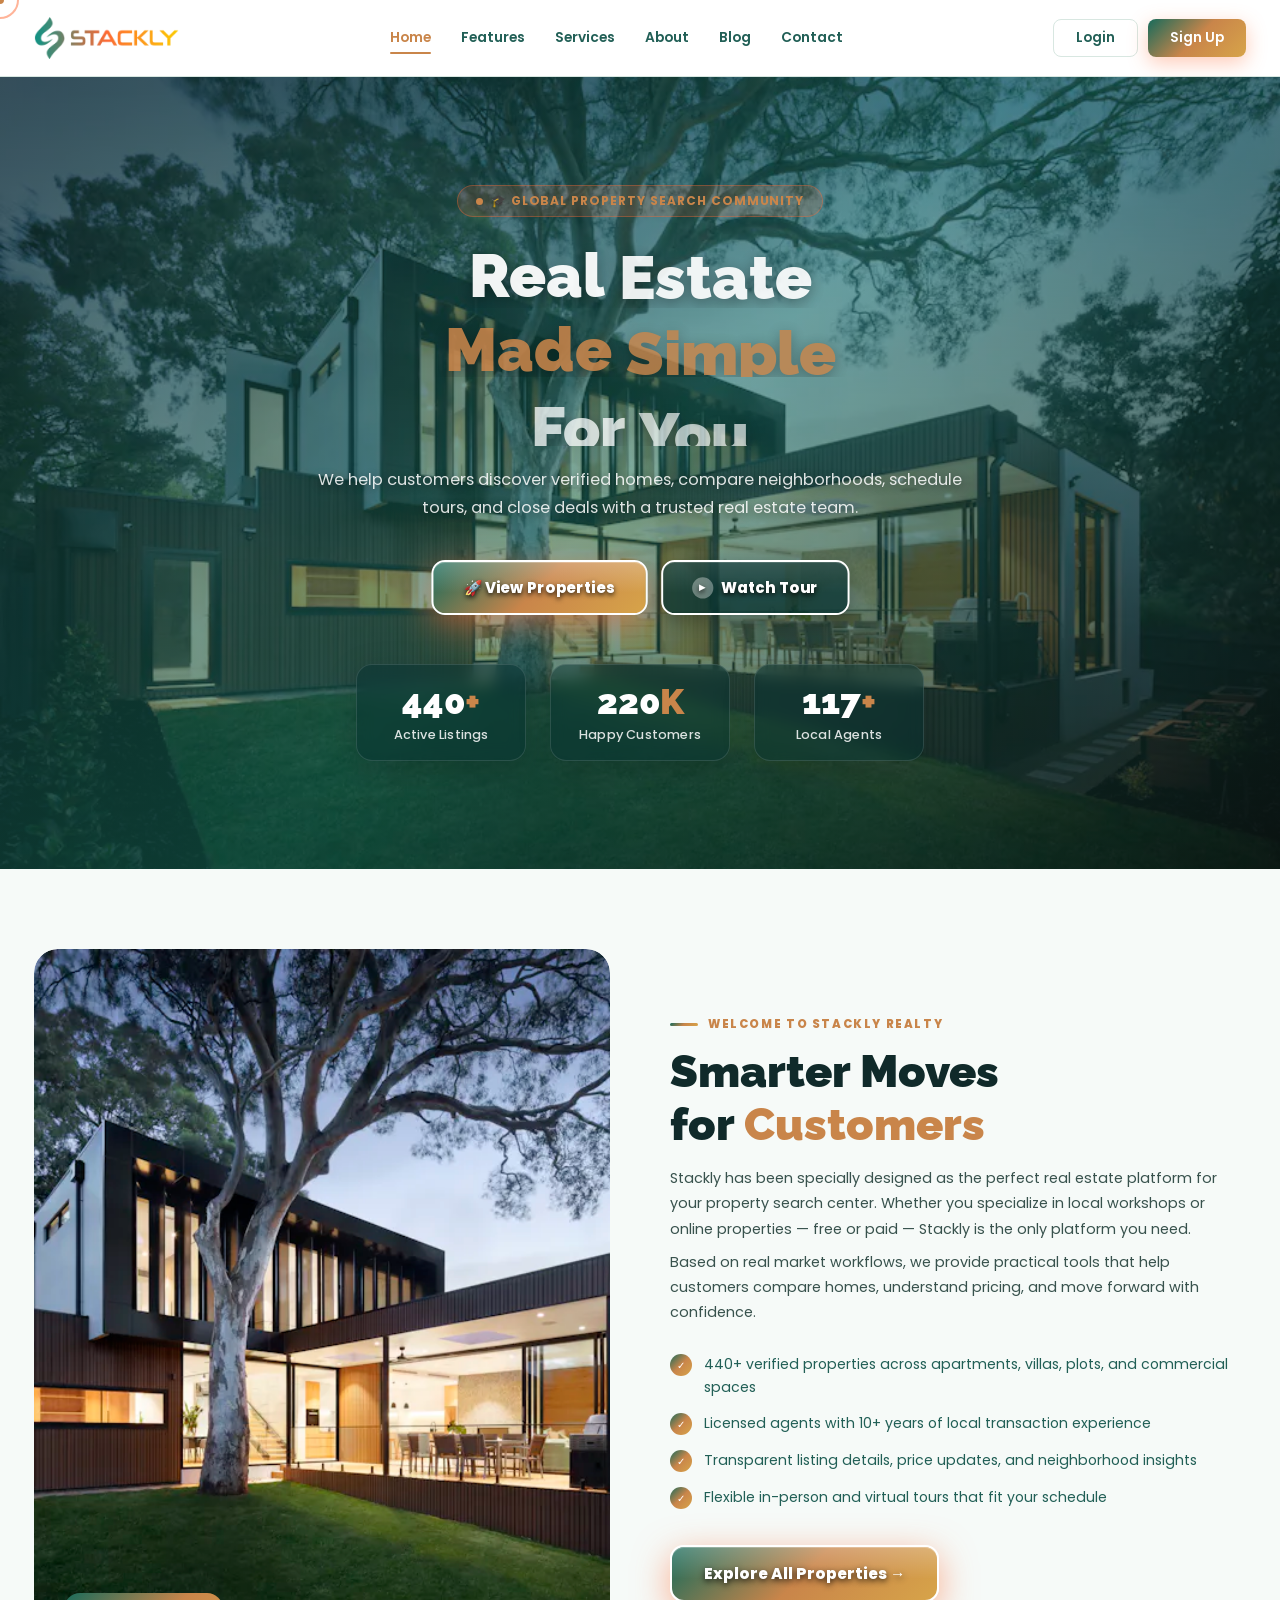
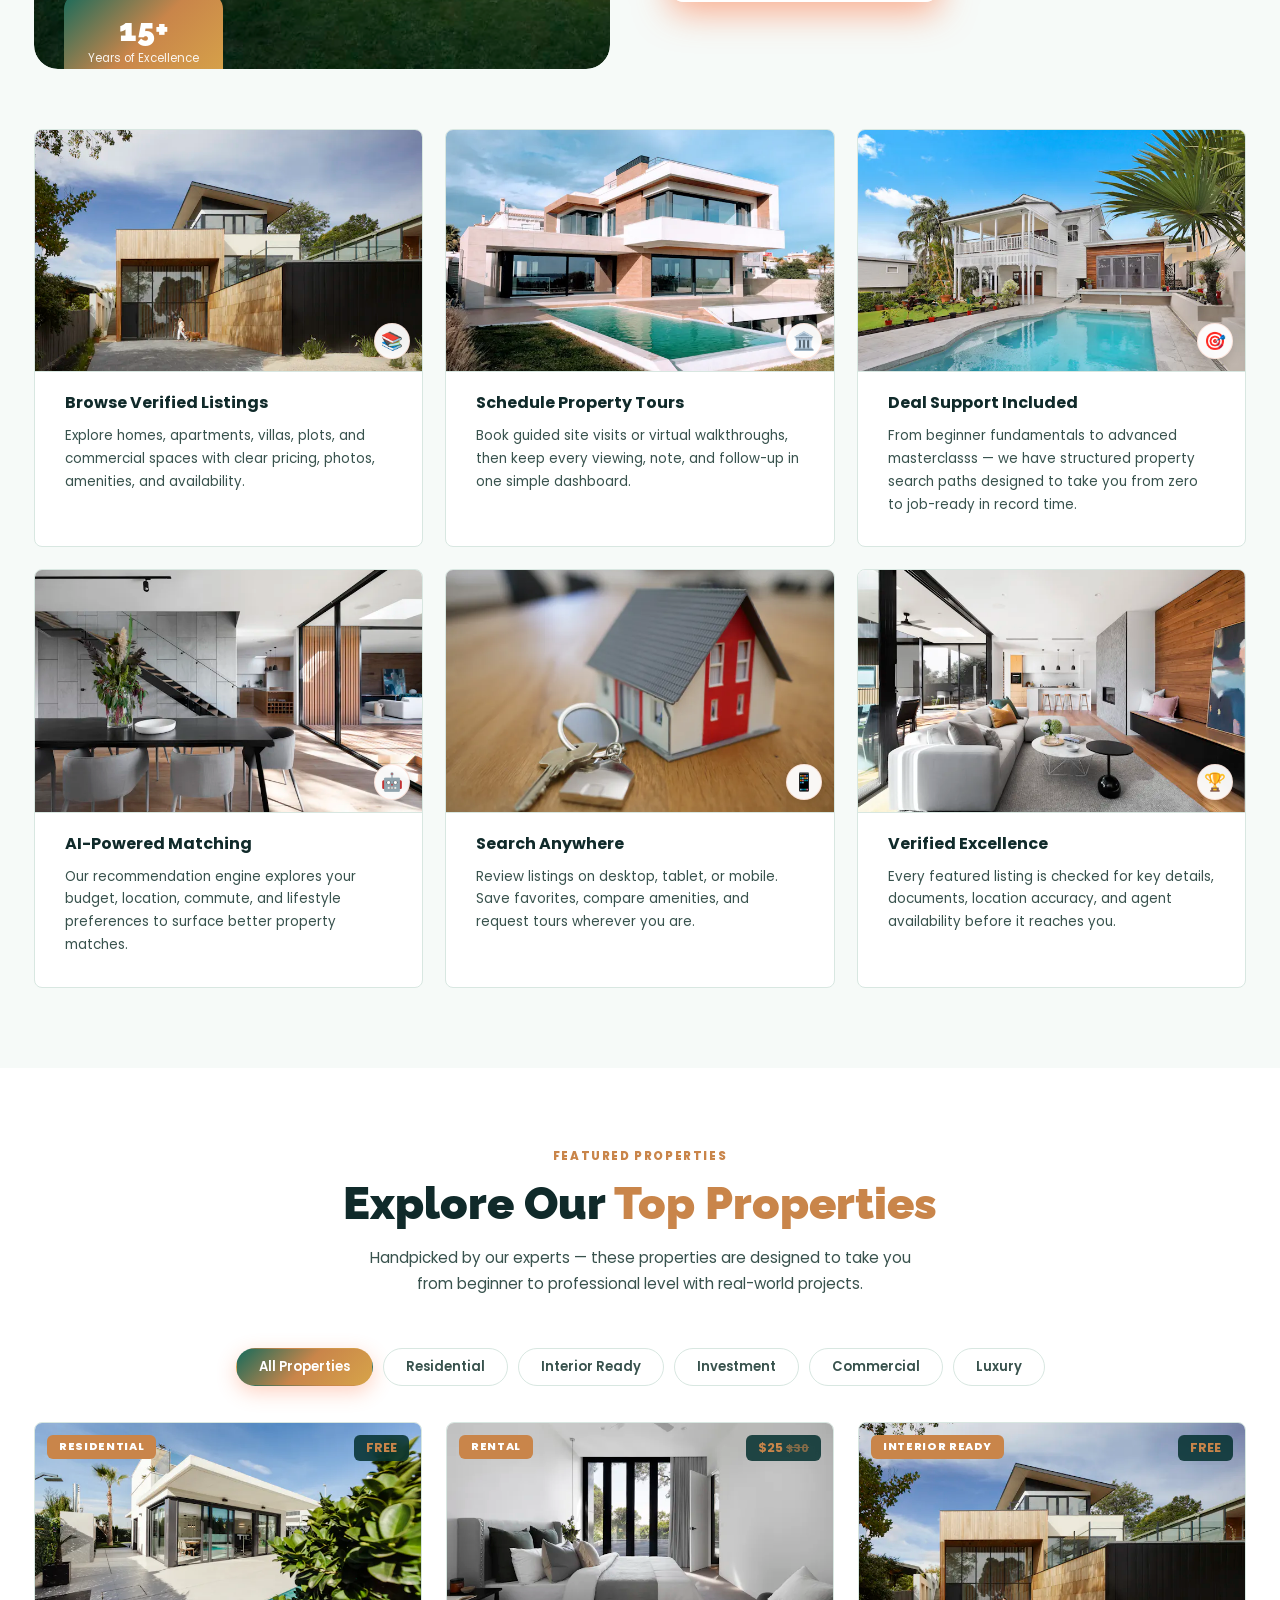
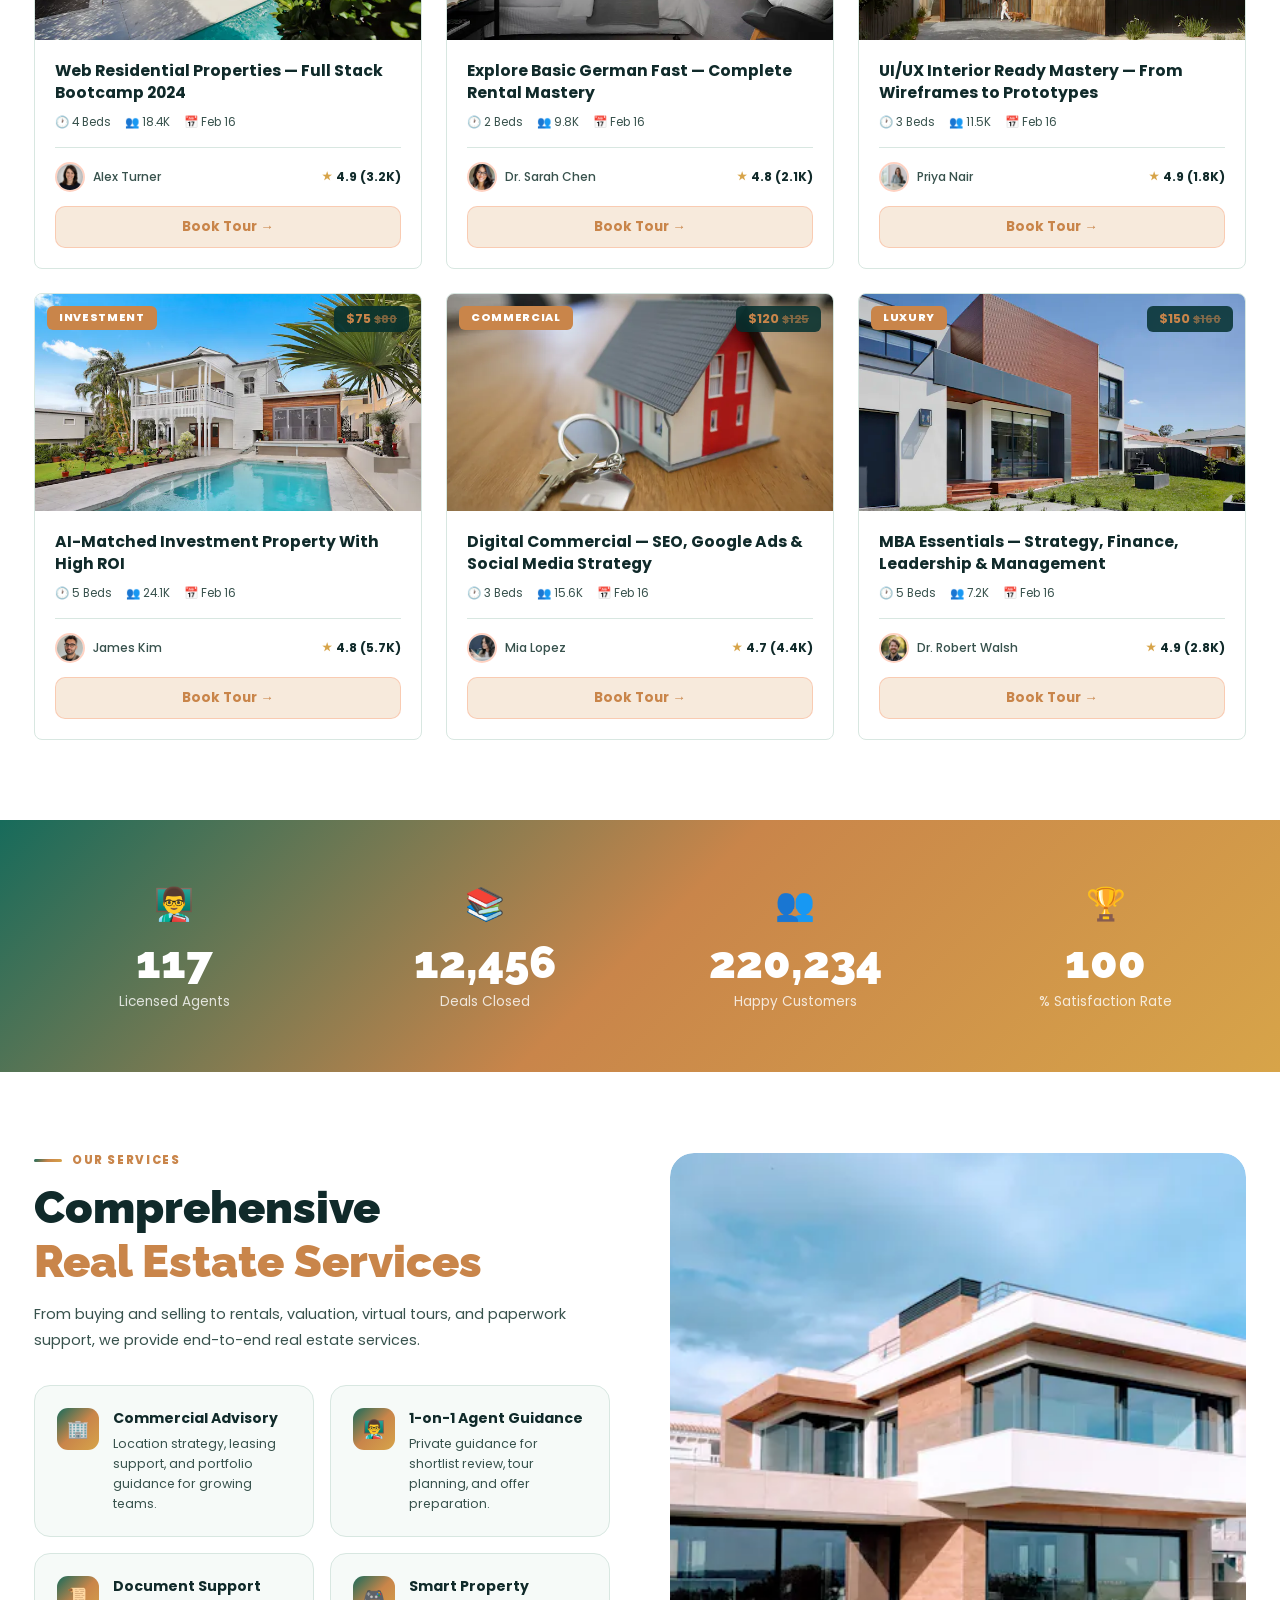
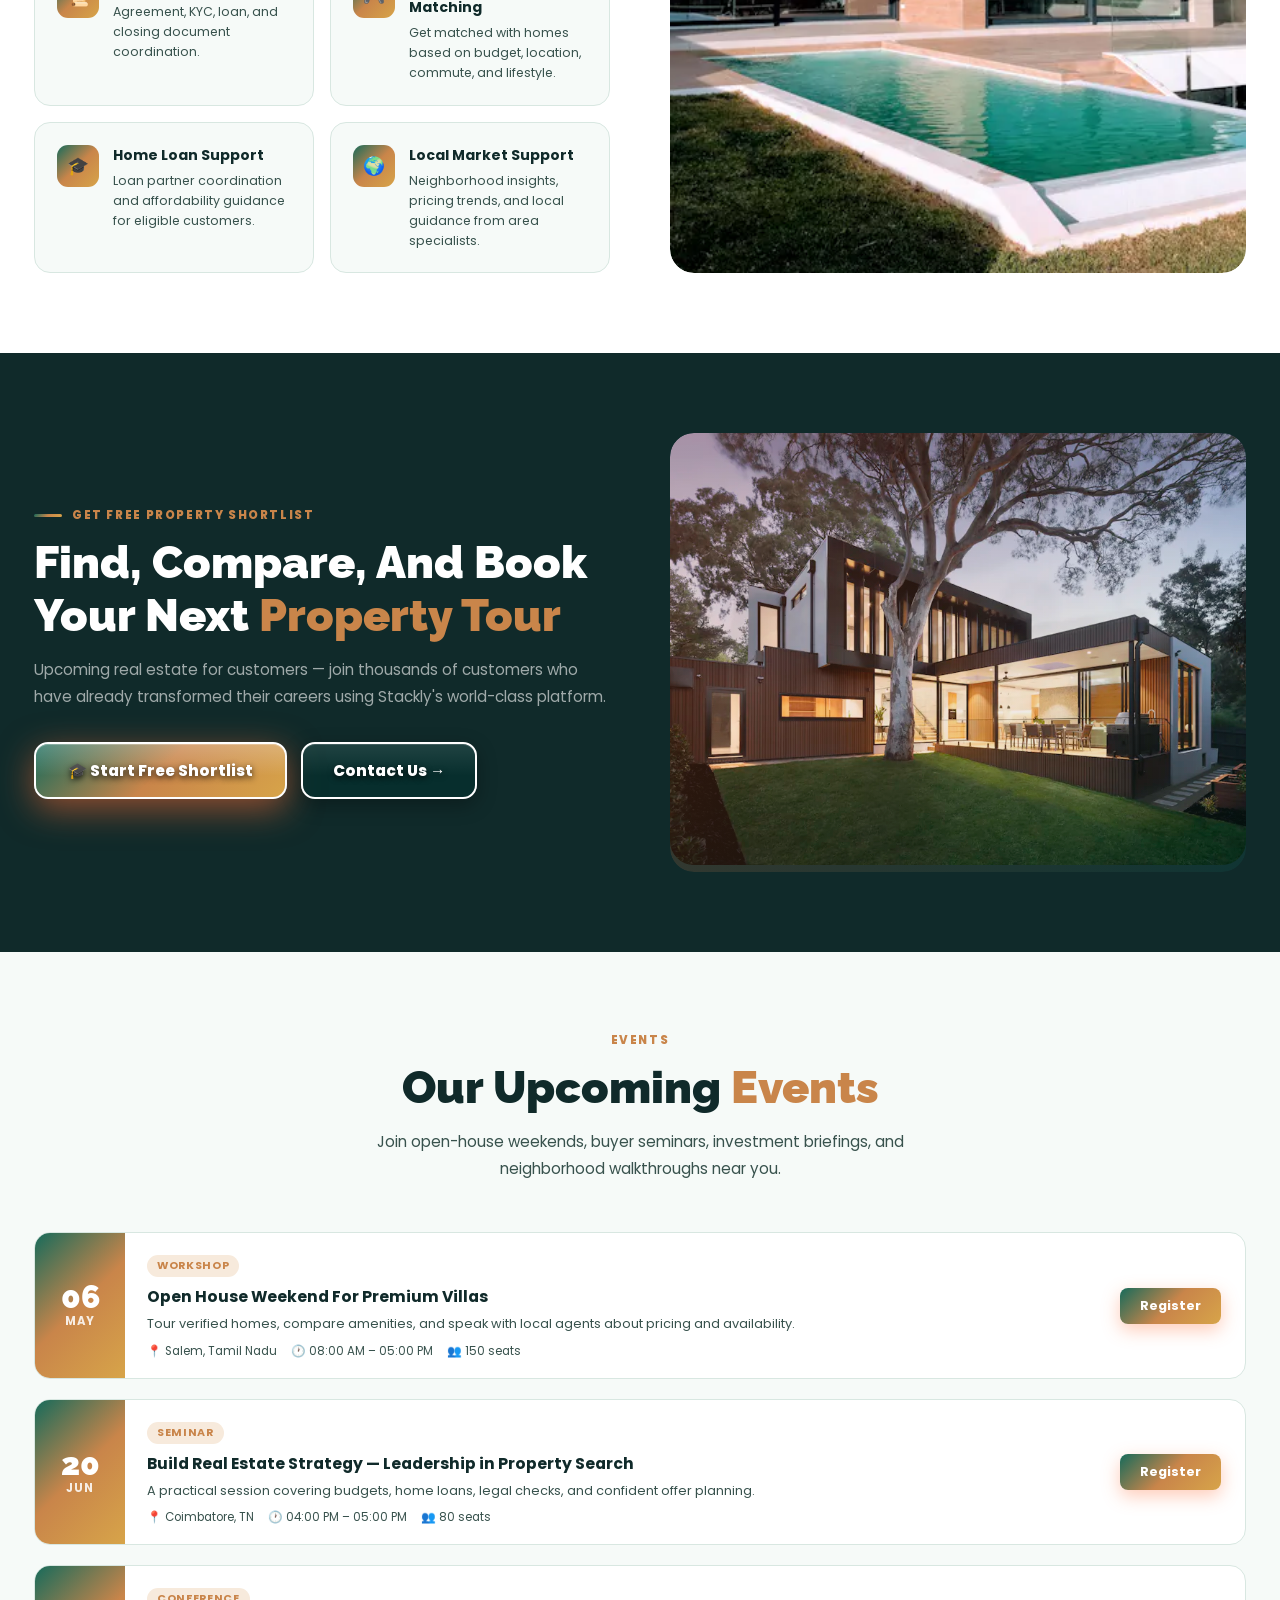
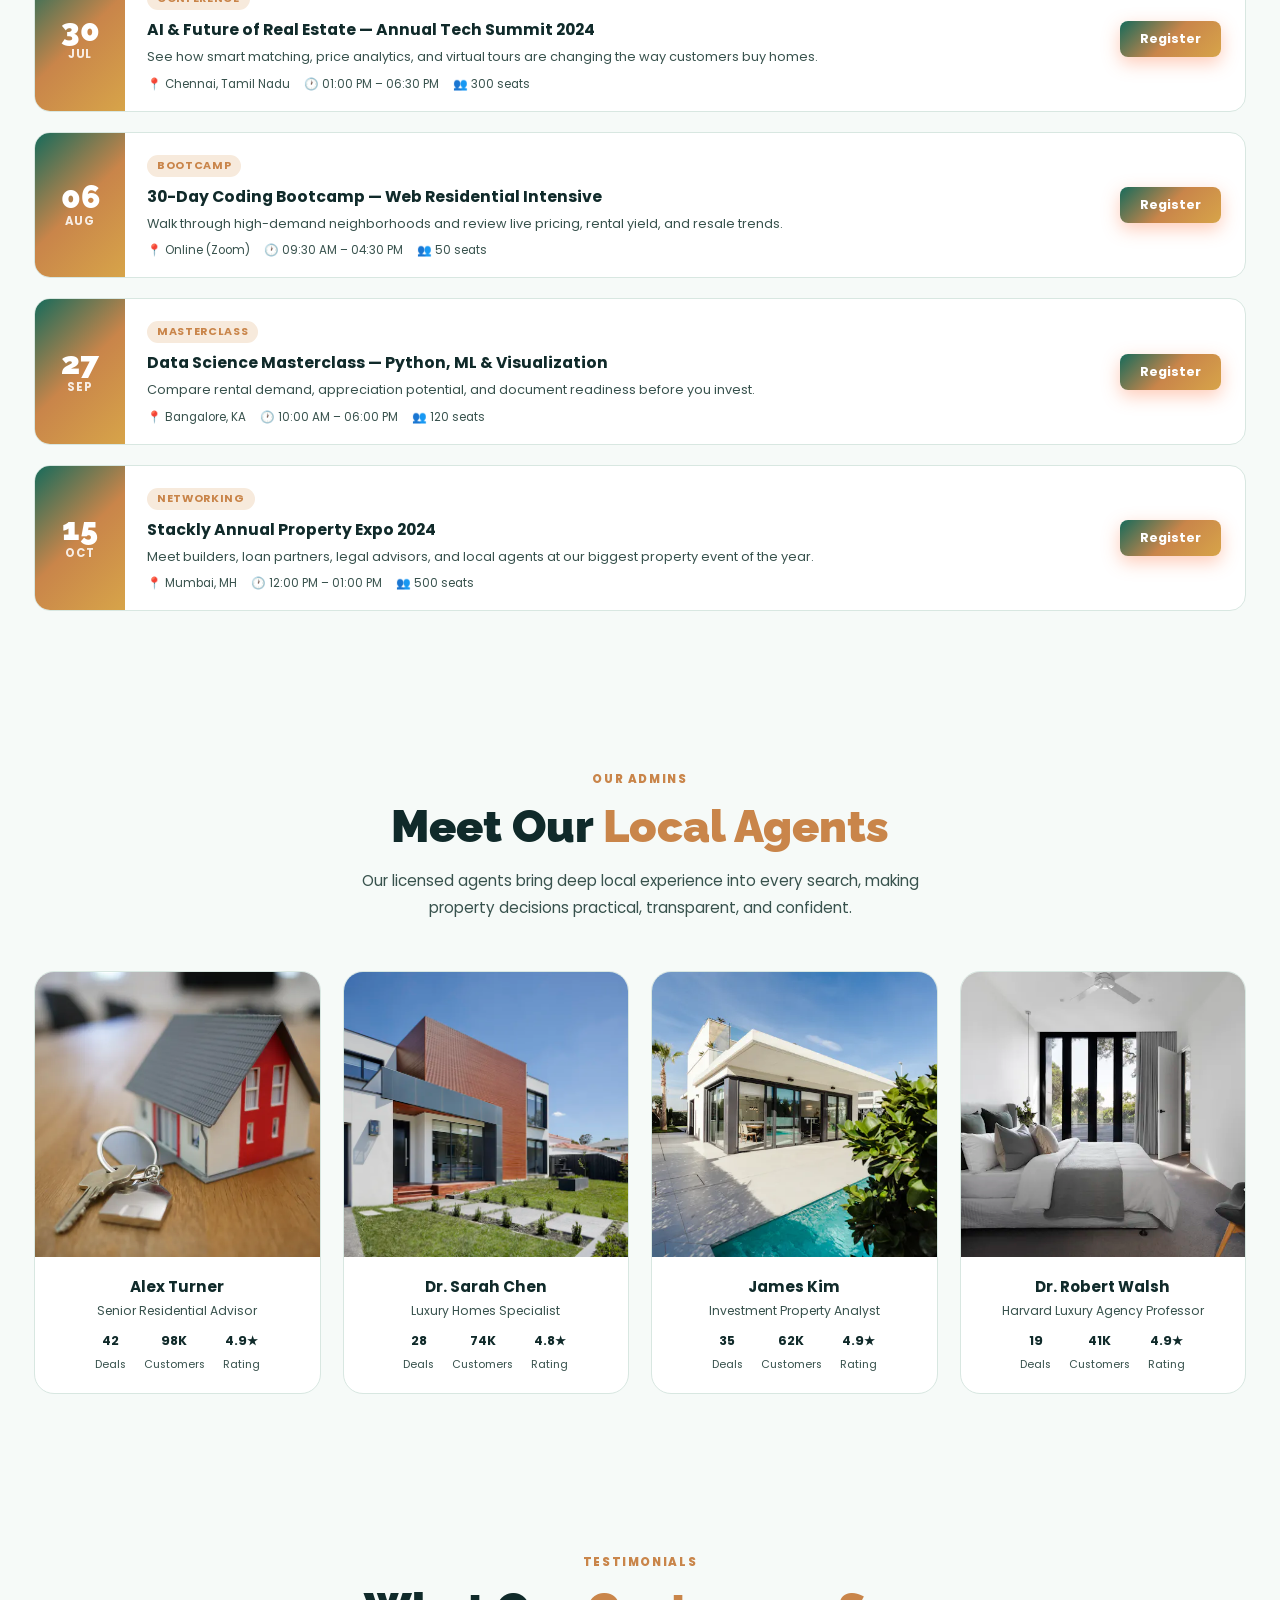
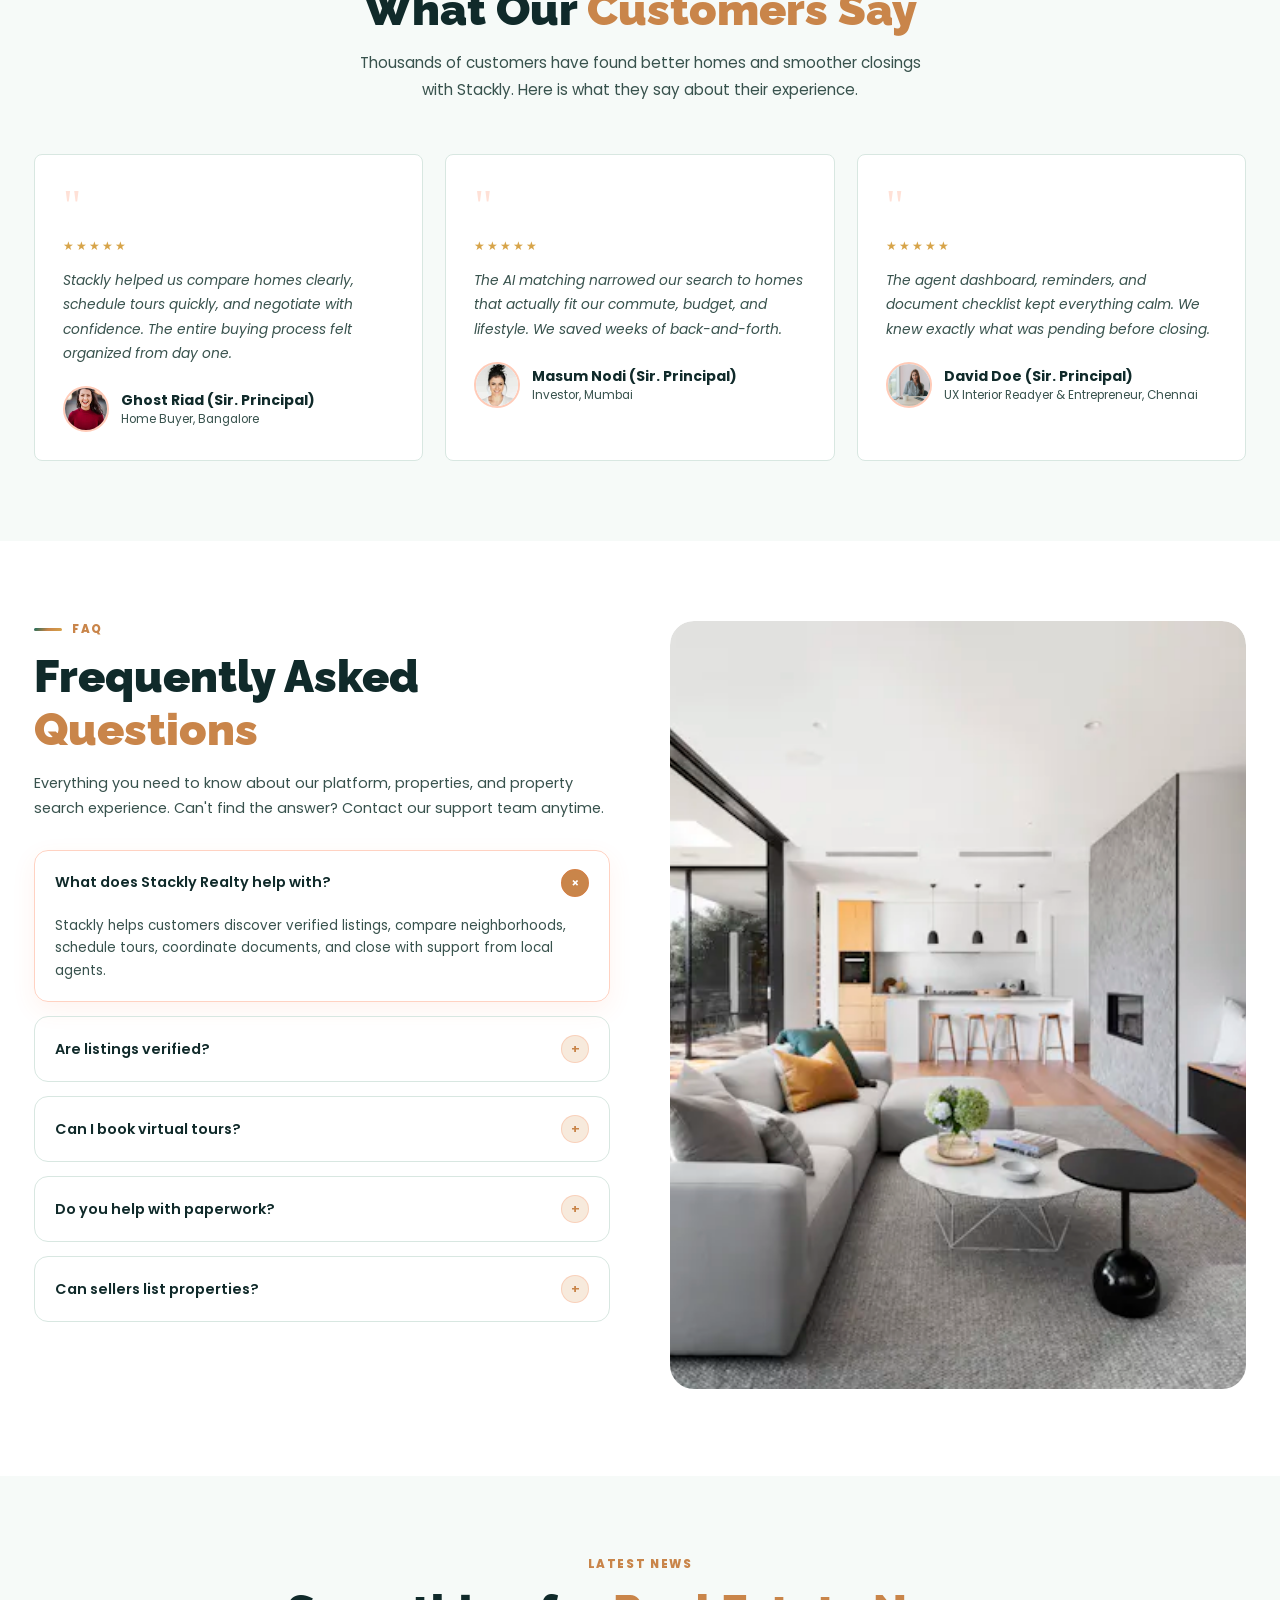
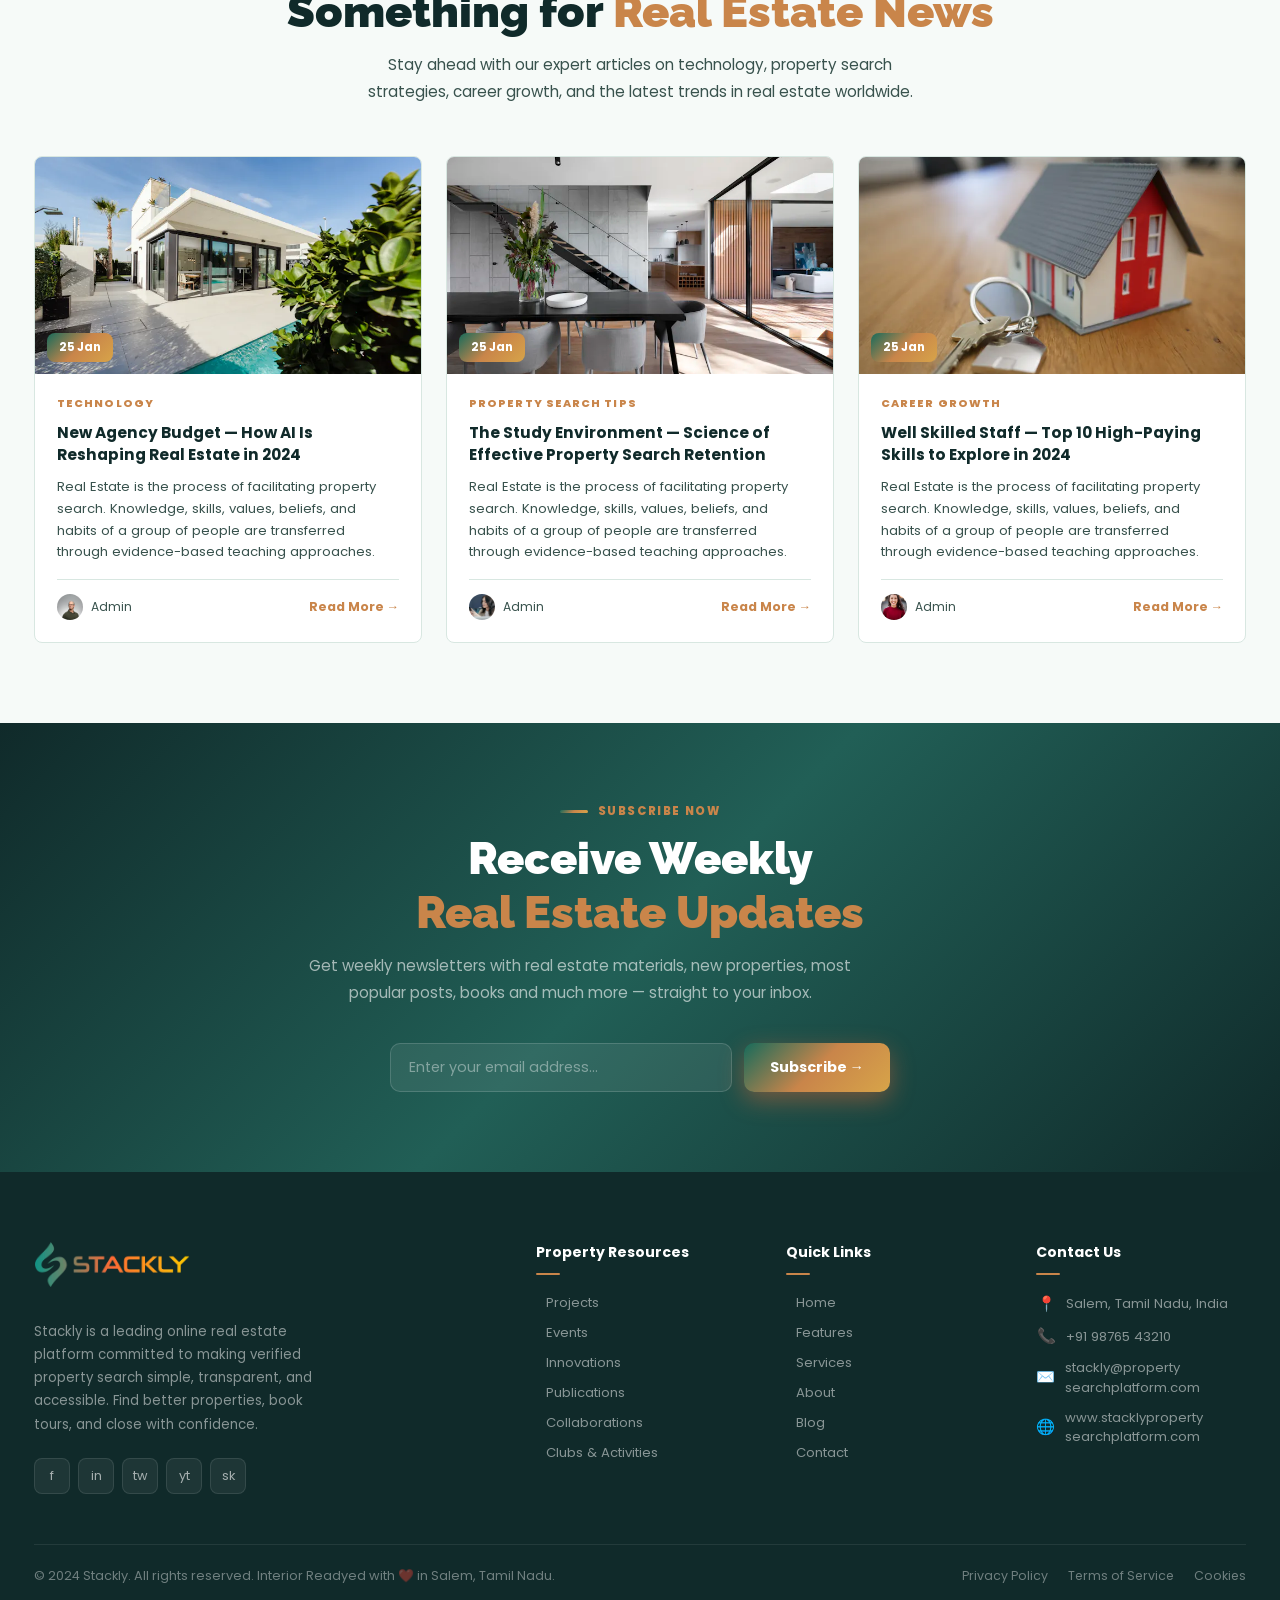
==== index.html @ 32b06a12 "Add files via upload" ====
<!DOCTYPE html>
<html lang="en">
<head>
<meta charset="UTF-8">
<meta name="viewport" content="width=device-width, initial-scale=1.0">
<title>Stackly – Find Your Next Home With Confidence</title>
<link href="https://fonts.googleapis.com/css2?family=Poppins:wght@300;400;500;600;700;800;900&family=Raleway:wght@400;600;700;800;900&display=swap" rel="stylesheet">
<!-- GSAP CDN -->
<script src="https://cdnjs.cloudflare.com/ajax/libs/gsap/3.12.5/gsap.min.js"></script>
<link rel="stylesheet" href="index.css">
</head>
<body>

<!-- CURSOR -->
<div id="cur-dot"></div>
<div id="cur-ring"></div>

<!-- LOADER -->
<div id="loader">
  <div class="loader-edu-wrapper">
    <svg class="loader-edu-icon" viewBox="0 0 24 24" fill="none" xmlns="http://www.w3.org/2000/svg">
      <defs>
        <linearGradient id="eduGrad" x1="0%" y1="0%" x2="100%" y2="100%">
          <stop offset="0%" stop-color="#0d9488" />
          <stop offset="50%" stop-color="#ff6b35" />
          <stop offset="100%" stop-color="#ffcc00" />
        </linearGradient>
        <linearGradient id="eduGradFill" x1="0%" y1="0%" x2="100%" y2="100%">
          <stop offset="0%" stop-color="#0d9488" stop-opacity="0.1" />
          <stop offset="50%" stop-color="#ff6b35" stop-opacity="0.1" />
          <stop offset="100%" stop-color="#ffcc00" stop-opacity="0.1" />
        </linearGradient>
      </defs>
      <path d="M6 12v5c0 2 2 3 6 3s6-1 6-3v-5" stroke="url(#eduGrad)" stroke-width="2" stroke-linecap="round" stroke-linejoin="round" fill="url(#eduGradFill)"/>
      <path d="M2 10l10-5 10 5-10 5z" stroke="url(#eduGrad)" stroke-width="2" stroke-linecap="round" stroke-linejoin="round" fill="url(#eduGradFill)"/>
      <path d="M22 10v6" stroke="url(#eduGrad)" stroke-width="2" stroke-linecap="round" stroke-linejoin="round"/>
    </svg>
  </div>
  <div class="ld-logo">
    <img src="logo_gold.webp" alt="Stackly Logo" class="loader-logo-img">
  </div>
  <div class="ld-bar-bg"><div class="ld-bar"></div></div>
  <div class="ld-words">Loading your future...</div>
</div>

<!-- SCROLL TOP -->
<div id="scrolltop" onclick="window.scrollTo({top:0,behavior:'smooth'})">↑</div>



<!-- NAVBAR -->
<nav id="navbar" >
  <div class="nav-inner">
    <a href="index.html" class="nav-logo">
      <img src="logo_gold.webp" alt="Stackly Logo" class="nav-logo-img">
    </a>
    <ul class="nav-menu">
      <li><a href="index.html" class="active">Home</a></li>
      <li><a href="features.html">Features</a></li>
      <li><a href="services.html">Services</a></li>
      <li><a href="about.html">About</a></li>
      <li><a href="blog.html">Blog</a></li>
      <li><a href="contact.html">Contact</a></li>
    </ul>
    <div class="nav-actions">
      <button class="btn-login" onclick="location.href='login.html'">Login</button>
      <button class="btn-register" onclick="location.href='signup.html'">Sign Up</button>
    </div>
    <div class="hamburger" id="ham">
      <span></span><span></span><span></span>
    </div>
  </div>
</nav>

<!-- MOBILE MENU -->
<div id="mob-menu">
  <span id="mob-close">✕</span>
  <div class="mob-menu-logo">
    <img src="logo_gold.webp" alt="Stackly Logo" style="height: 48px; object-fit: contain;">
  </div>
  <div class="mob-menu-links">
    <a href="index.html">Home</a>
    <a href="features.html">Features</a>
    <a href="services.html">Services</a>
    <a href="about.html">About</a>
    <a href="blog.html">Blog</a>
    <a href="contact.html">Contact</a>
  </div>
  <div class="mob-menu-actions">
    <a href="login.html" class="mob-menu-btn secondary">Login</a>
    <a href="signup.html" class="mob-menu-btn">Sign Up</a>
  </div>
</div>

<!-- ============================================================ -->
<!-- HERO -->
<!-- ============================================================ -->
<section id="hero">
  <div class="hero-video-container">
    <div class="video-overlay"></div>
    <video class="hero-video active" src="videos/video1.mp4" autoplay loop muted playsinline preload="auto"></video>
  </div>
  <div class="container">
    <div class="hero-inner">
      <div class="hero-content">
        <div class="hero-badge rv" id="hero-badge"><span class="badge-pulse"></span><span class="badge-text">Trusted By Home Buyers And Sellers</span></div>
        <h1 class="rv d1" id="hero-title">Real Estate<br><span class="hl">Made Simple</span><br>For You</h1>
        <p class="hero-sub rv d2" id="hero-sub">We help customers discover verified homes, compare neighborhoods, schedule tours, and close deals with a trusted real estate team.</p>
        <div class="hero-btns rv d3">
          <a href="404.html" class="hbtn-main">🚀 View Properties</a>
          <a href="404.html" class="hbtn-ghost"><span class="play-wrap">▶</span> Watch Tour</a>
        </div>
        <div class="hero-stats rv d4">
          <div>
            <div class="hstat-num">440<em>+</em></div>
            <div class="hstat-label">Active Listings</div>
          </div>
          <div>
            <div class="hstat-num">220<em>K</em></div>
            <div class="hstat-label">Happy Customers</div>
          </div>
          <div>
            <div class="hstat-num">117<em>+</em></div>
            <div class="hstat-label">Local Agents</div>
          </div>
        </div>
      </div>
    </div>
  </div>
</section>

<!-- ============================================================ -->
<!-- FEATURES / WELCOME -->
<!-- ============================================================ -->
<section id="features">
  <div class="container">
    <div class="features-intro">
      <div class="fi-img-wrap rv-l">
        <img src="downloaded_images/real-estate-hero.webp" alt="Welcome to Stackly Realty">
        <div class="fi-badge">
          <div class="num">15+</div>
          <div class="lbl">Years of Excellence</div>
        </div>
      </div>
      <div class="rv-r">
        <div class="sec-eyebrow">Welcome to Stackly Realty</div>
        <h2 class="sec-title">Smarter Moves<br>for <span>Customers</span></h2>
        <p style="color:var(--gray);font-size:.9rem;line-height:1.75;margin-bottom:8px;">Stackly has been specially designed as the perfect real estate platform for your property search center. Whether you specialize in local workshops or online properties — free or paid — Stackly is the only platform you need.</p>
        <p style="color:var(--gray);font-size:.9rem;line-height:1.75;">Based on real market workflows, we provide practical tools that help customers compare homes, understand pricing, and move forward with confidence.</p>
        <ul class="fi-list">
          <li><span class="fi-check">✓</span>440+ verified properties across apartments, villas, plots, and commercial spaces</li>
          <li><span class="fi-check">✓</span>Licensed agents with 10+ years of local transaction experience</li>
          <li><span class="fi-check">✓</span>Transparent listing details, price updates, and neighborhood insights</li>
          <li><span class="fi-check">✓</span>Flexible in-person and virtual tours that fit your schedule</li>
        </ul>
        <a href="404.html" class="hbtn-main" style="display:inline-flex;width:fit-content;">Explore All Properties →</a>
      </div>
    </div>

    <!-- 3 feature cards -->
    <div class="features-grid">
      <div class="feat-card rv d1">
        <div class="feat-img">
          <img src="downloaded_images/real-estate-interior.webp" alt="Browse Verified Listings">
          <div class="feat-badge">📚</div>
        </div>
        <h3>Browse Verified Listings</h3>
        <p>Explore homes, apartments, villas, plots, and commercial spaces with clear pricing, photos, amenities, and availability.</p>
      </div>
      <div class="feat-card rv d2">
        <div class="feat-img">
          <img src="downloaded_images/real-estate-exterior.webp" alt="Schedule Property Tours">
          <div class="feat-badge">🏛️</div>
        </div>
        <h3>Schedule Property Tours</h3>
        <p>Book guided site visits or virtual walkthroughs, then keep every viewing, note, and follow-up in one simple dashboard.</p>
      </div>
      <div class="feat-card rv d3">
        <div class="feat-img">
          <img src="downloaded_images/real-estate-listing.webp" alt="Deal Support Included">
          <div class="feat-badge">🎯</div>
        </div>
        <h3>Deal Support Included</h3>
        <p>From beginner fundamentals to advanced masterclasss — we have structured property search paths designed to take you from zero to job-ready in record time.</p>
      </div>
      <div class="feat-card rv d1">
        <div class="feat-img">
          <img src="downloaded_images/real-estate-living.webp" alt="AI-Powered Matching">
          <div class="feat-badge">🤖</div>
        </div>
        <h3>AI-Powered Matching</h3>
        <p>Our recommendation engine explores your budget, location, commute, and lifestyle preferences to surface better property matches.</p>
      </div>
      <div class="feat-card rv d2">
        <div class="feat-img">
          <img src="downloaded_images/real-estate-agent.webp" alt="Search Anywhere">
          <div class="feat-badge">📱</div>
        </div>
        <h3>Search Anywhere</h3>
        <p>Review listings on desktop, tablet, or mobile. Save favorites, compare amenities, and request tours wherever you are.</p>
      </div>
      <div class="feat-card rv d3">
        <div class="feat-img">
          <img src="downloaded_images/real-estate-kitchen.webp" alt="Verified Excellence">
          <div class="feat-badge">🏆</div>
        </div>
        <h3>Verified Excellence</h3>
        <p>Every featured listing is checked for key details, documents, location accuracy, and agent availability before it reaches you.</p>
      </div>
    </div>
  </div>
</section>

<!-- ============================================================ -->
<!-- COURSES -->
<!-- ============================================================ -->
<section id="properties">
  <div class="container">
    <div class="sec-head rv">
      <div class="sec-eyebrow">Featured Properties</div>
      <h2 class="sec-title">Explore Our <span>Top Properties</span></h2>
      <p class="sec-desc">Handpicked by our experts — these properties are designed to take you from beginner to professional level with real-world projects.</p>
    </div>
    <div class="properties-tabs rv">
      <button class="ctab active">All Properties</button>
      <button class="ctab">Residential</button>
      <button class="ctab">Interior Ready</button>
      <button class="ctab">Investment</button>
      <button class="ctab">Commercial</button>
      <button class="ctab">Luxury</button>
    </div>
    <div class="properties-grid">
      <div class="property-card rv d1">
        <div class="cc-img">
          <img src="downloaded_images/real-estate-modern-home.webp" alt="Web Dev">
          <span class="cc-label">Residential</span>
          <span class="cc-price">FREE</span>
          <div class="cc-overlay"></div>
        </div>
        <div class="cc-body">
          <div class="cc-title">Web Residential Properties — Full Stack Bootcamp 2024</div>
          <div class="cc-meta">
            <span>🕐 4 Beds</span>
            <span>👥 18.4K</span>
            <span>📅 Feb 16</span>
          </div>
          <div class="cc-foot">
            <div class="cc-tutor">
              <img src="downloaded_images/a1.webp" alt="">
              <span>Alex Turner</span>
            </div>
            <div class="cc-rating"><span class="cc-stars">★</span>4.9 (3.2K)</div>
          </div>
          <button class="cc-btn" type="button" onclick="location.href='404.html'">Book Tour →</button>
        </div>
      </div>
      <div class="property-card rv d2">
        <div class="cc-img">
          <img src="downloaded_images/real-estate-condo.webp" alt="German">
          <span class="cc-label">Rental</span>
          <span class="cc-price">$25 <s style="font-size:.7rem;opacity:.6">$30</s></span>
          <div class="cc-overlay"></div>
        </div>
        <div class="cc-body">
          <div class="cc-title">Explore Basic German Fast — Complete Rental Mastery</div>
          <div class="cc-meta">
            <span>🕐 2 Beds</span>
            <span>👥 9.8K</span>
            <span>📅 Feb 16</span>
          </div>
          <div class="cc-foot">
            <div class="cc-tutor">
              <img src="downloaded_images/a2.webp" alt="">
              <span>Dr. Sarah Chen</span>
            </div>
            <div class="cc-rating"><span class="cc-stars">★</span>4.8 (2.1K)</div>
          </div>
          <button class="cc-btn" type="button" onclick="location.href='404.html'">Book Tour →</button>
        </div>
      </div>
      <div class="property-card rv d3">
        <div class="cc-img">
          <img src="downloaded_images/real-estate-interior.webp" alt="Interior Ready">
          <span class="cc-label">Interior Ready</span>
          <span class="cc-price">FREE</span>
          <div class="cc-overlay"></div>
        </div>
        <div class="cc-body">
          <div class="cc-title">UI/UX Interior Ready Mastery — From Wireframes to Prototypes</div>
          <div class="cc-meta">
            <span>🕐 3 Beds</span>
            <span>👥 11.5K</span>
            <span>📅 Feb 16</span>
          </div>
          <div class="cc-foot">
            <div class="cc-tutor">
              <img src="downloaded_images/w5.webp" alt="">
              <span>Priya Nair</span>
            </div>
            <div class="cc-rating"><span class="cc-stars">★</span>4.9 (1.8K)</div>
          </div>
          <button class="cc-btn" type="button" onclick="location.href='404.html'">Book Tour →</button>
        </div>
      </div>
      <div class="property-card rv d1">
        <div class="cc-img">
          <img src="downloaded_images/real-estate-listing.webp" alt="Investment">
          <span class="cc-label">Investment</span>
          <span class="cc-price">$75 <s style="font-size:.7rem;opacity:.6">$80</s></span>
          <div class="cc-overlay"></div>
        </div>
        <div class="cc-body">
          <div class="cc-title">AI-Matched Investment Property With High ROI</div>
          <div class="cc-meta">
            <span>🕐 5 Beds</span>
            <span>👥 24.1K</span>
            <span>📅 Feb 16</span>
          </div>
          <div class="cc-foot">
            <div class="cc-tutor">
              <img src="downloaded_images/a3.webp" alt="">
              <span>James Kim</span>
            </div>
            <div class="cc-rating"><span class="cc-stars">★</span>4.8 (5.7K)</div>
          </div>
          <button class="cc-btn" type="button" onclick="location.href='404.html'">Book Tour →</button>
        </div>
      </div>
      <div class="property-card rv d2">
        <div class="cc-img">
          <img src="downloaded_images/real-estate-agent.webp" alt="Commercial">
          <span class="cc-label">Commercial</span>
          <span class="cc-price">$120 <s style="font-size:.7rem;opacity:.6">$125</s></span>
          <div class="cc-overlay"></div>
        </div>
        <div class="cc-body">
          <div class="cc-title">Digital Commercial — SEO, Google Ads & Social Media Strategy</div>
          <div class="cc-meta">
            <span>🕐 3 Beds</span>
            <span>👥 15.6K</span>
            <span>📅 Feb 16</span>
          </div>
          <div class="cc-foot">
            <div class="cc-tutor">
              <img src="downloaded_images/w3.webp" alt="">
              <span>Mia Lopez</span>
            </div>
            <div class="cc-rating"><span class="cc-stars">★</span>4.7 (4.4K)</div>
          </div>
          <button class="cc-btn" type="button" onclick="location.href='404.html'">Book Tour →</button>
        </div>
      </div>
      <div class="property-card rv d3">
        <div class="cc-img">
          <img src="downloaded_images/real-estate-luxury.webp" alt="Luxury">
          <span class="cc-label">Luxury</span>
          <span class="cc-price">$150 <s style="font-size:.7rem;opacity:.6">$160</s></span>
          <div class="cc-overlay"></div>
        </div>
        <div class="cc-body">
          <div class="cc-title">MBA Essentials — Strategy, Finance, Leadership & Management</div>
          <div class="cc-meta">
            <span>🕐 5 Beds</span>
            <span>👥 7.2K</span>
            <span>📅 Feb 16</span>
          </div>
          <div class="cc-foot">
            <div class="cc-tutor">
              <img src="downloaded_images/a4.webp" alt="">
              <span>Dr. Robert Walsh</span>
            </div>
            <div class="cc-rating"><span class="cc-stars">★</span>4.9 (2.8K)</div>
          </div>
          <button class="cc-btn" type="button" onclick="location.href='404.html'">Book Tour →</button>
        </div>
      </div>
    </div>
  </div>
</section>

<!-- ============================================================ -->
<!-- STATS BAND -->
<!-- ============================================================ -->
<section id="stats">
  <div class="container">
    <div class="stats-inner">
      <div class="stat-block rv d1">
        <div class="ico">👨‍🏫</div>
        <div class="num" data-target="117">0</div>
        <div class="lab">Licensed Agents</div>
      </div>
      <div class="stat-block rv d2">
        <div class="ico">📚</div>
        <div class="num" data-target="12456">0</div>
        <div class="lab">Deals Closed</div>
      </div>
      <div class="stat-block rv d3">
        <div class="ico">👥</div>
        <div class="num" data-target="220234">0</div>
        <div class="lab">Happy Customers</div>
      </div>
      <div class="stat-block rv d4">
        <div class="ico">🏆</div>
        <div class="num" data-target="100">0</div>
        <div class="lab">% Satisfaction Rate</div>
      </div>
    </div>
  </div>
</section>

<!-- ============================================================ -->
<!-- SERVICES -->
<!-- ============================================================ -->
<section id="services">
  <div class="container">
    <div class="services-inner">
      <div>
        <div class="sec-eyebrow rv">Our Services</div>
        <h2 class="sec-title rv">Comprehensive<br><span>Real Estate Services</span></h2>
        <p style="color:var(--gray);font-size:.9rem;line-height:1.75;margin-bottom:32px;" class="rv">From buying and selling to rentals, valuation, virtual tours, and paperwork support, we provide end-to-end real estate services.</p>
        <div class="svc-grid">
          <div class="svc-item rv d1">
            <div class="svc-ico">🏢</div>
            <div class="svc-body"><h4>Commercial Advisory</h4><p>Location strategy, leasing support, and portfolio guidance for growing teams.</p></div>
          </div>
          <div class="svc-item rv d2">
            <div class="svc-ico">👨‍🏫</div>
            <div class="svc-body"><h4>1-on-1 Agent Guidance</h4><p>Private guidance for shortlist review, tour planning, and offer preparation.</p></div>
          </div>
          <div class="svc-item rv d3">
            <div class="svc-ico">📜</div>
            <div class="svc-body"><h4>Document Support</h4><p>Agreement, KYC, loan, and closing document coordination.</p></div>
          </div>
          <div class="svc-item rv d1">
            <div class="svc-ico">🎮</div>
            <div class="svc-body"><h4>Smart Property Matching</h4><p>Get matched with homes based on budget, location, commute, and lifestyle.</p></div>
          </div>
          <div class="svc-item rv d2">
            <div class="svc-ico">🎓</div>
            <div class="svc-body"><h4>Home Loan Support</h4><p>Loan partner coordination and affordability guidance for eligible customers.</p></div>
          </div>
          <div class="svc-item rv d3">
            <div class="svc-ico">🌍</div>
            <div class="svc-body"><h4>Local Market Support</h4><p>Neighborhood insights, pricing trends, and local guidance from area specialists.</p></div>
          </div>
        </div>
      </div>
      <div class="svc-img-side rv-r">
        <img src="downloaded_images/real-estate-exterior.webp" alt="Services">
      </div>
    </div>
  </div>
</section>

<!-- ============================================================ -->
<!-- CTA BAND / FREE COURSES -->
<!-- ============================================================ -->
<section id="cta-band">
  <div class="container">
    <div class="cta-inner">
      <div class="cta-text">
        <div class="sec-eyebrow rv">Get Free Property Shortlist</div>
        <h2 class="sec-title rv">Find, Compare, And Book<br>Your Next <span>Property Tour</span></h2>
        <p class="sec-desc rv">Upcoming real estate for customers — join thousands of customers who have already transformed their careers using Stackly's world-class platform.</p>
        <div class="rv" style="display:flex;gap:14px;flex-wrap:wrap;">
          <a href="404.html" class="hbtn-main">🎓 Start Free Shortlist</a>
          <a href="contact.html" class="hbtn-ghost">Contact Us →</a>
        </div>
      </div>
      <div class="cta-img rv-r">
        <img src="downloaded_images/real-estate-hero.webp" alt="Free Properties">
      </div>
    </div>
  </div>
</section>

<!-- ============================================================ -->
<!-- EVENTS -->
<!-- ============================================================ -->
<section id="events">
  <div class="container">
    <div class="sec-head rv">
      <div class="sec-eyebrow">Events</div>
      <h2 class="sec-title">Our Upcoming <span>Events</span></h2>
      <p class="sec-desc">Join open-house weekends, buyer seminars, investment briefings, and neighborhood walkthroughs near you.</p>
    </div>
    <div class="events-list">
      <div class="event-card rv d1">
        <div class="ev-date"><div class="ev-day">06</div><div class="ev-mon">May</div></div>
        <div class="ev-body">
          <span class="ev-tag">Workshop</span>
          <h4>Open House Weekend For Premium Villas</h4>
          <p>Tour verified homes, compare amenities, and speak with local agents about pricing and availability.</p>
          <div class="ev-meta"><span>📍 Salem, Tamil Nadu</span><span>🕐 08:00 AM – 05:00 PM</span><span>👥 150 seats</span></div>
        </div>
        <div class="ev-action"><button class="ev-reg" type="button" onclick="location.href='404.html'">Register</button></div>
      </div>
      <div class="event-card rv d2">
        <div class="ev-date"><div class="ev-day">20</div><div class="ev-mon">Jun</div></div>
        <div class="ev-body">
          <span class="ev-tag">Seminar</span>
          <h4>Build Real Estate Strategy — Leadership in Property Search</h4>
          <p>A practical session covering budgets, home loans, legal checks, and confident offer planning.</p>
          <div class="ev-meta"><span>📍 Coimbatore, TN</span><span>🕐 04:00 PM – 05:00 PM</span><span>👥 80 seats</span></div>
        </div>
        <div class="ev-action"><button class="ev-reg" type="button" onclick="location.href='404.html'">Register</button></div>
      </div>
      <div class="event-card rv d3">
        <div class="ev-date"><div class="ev-day">30</div><div class="ev-mon">Jul</div></div>
        <div class="ev-body">
          <span class="ev-tag">Conference</span>
          <h4>AI & Future of Real Estate — Annual Tech Summit 2024</h4>
          <p>See how smart matching, price analytics, and virtual tours are changing the way customers buy homes.</p>
          <div class="ev-meta"><span>📍 Chennai, Tamil Nadu</span><span>🕐 01:00 PM – 06:30 PM</span><span>👥 300 seats</span></div>
        </div>
        <div class="ev-action"><button class="ev-reg" type="button" onclick="location.href='404.html'">Register</button></div>
      </div>
      <div class="event-card rv d1">
        <div class="ev-date"><div class="ev-day">06</div><div class="ev-mon">Aug</div></div>
        <div class="ev-body">
          <span class="ev-tag">Bootcamp</span>
          <h4>30-Day Coding Bootcamp — Web Residential Intensive</h4>
          <p>Walk through high-demand neighborhoods and review live pricing, rental yield, and resale trends.</p>
          <div class="ev-meta"><span>📍 Online (Zoom)</span><span>🕐 09:30 AM – 04:30 PM</span><span>👥 50 seats</span></div>
        </div>
        <div class="ev-action"><button class="ev-reg" type="button" onclick="location.href='404.html'">Register</button></div>
      </div>
      <div class="event-card rv d2">
        <div class="ev-date"><div class="ev-day">27</div><div class="ev-mon">Sep</div></div>
        <div class="ev-body">
          <span class="ev-tag">Masterclass</span>
          <h4>Data Science Masterclass — Python, ML & Visualization</h4>
          <p>Compare rental demand, appreciation potential, and document readiness before you invest.</p>
          <div class="ev-meta"><span>📍 Bangalore, KA</span><span>🕐 10:00 AM – 06:00 PM</span><span>👥 120 seats</span></div>
        </div>
        <div class="ev-action"><button class="ev-reg" type="button" onclick="location.href='404.html'">Register</button></div>
      </div>
      <div class="event-card rv d3">
        <div class="ev-date"><div class="ev-day">15</div><div class="ev-mon">Oct</div></div>
        <div class="ev-body">
          <span class="ev-tag">Networking</span>
          <h4>Stackly Annual Property Expo 2024</h4>
          <p>Meet builders, loan partners, legal advisors, and local agents at our biggest property event of the year.</p>
          <div class="ev-meta"><span>📍 Mumbai, MH</span><span>🕐 12:00 PM – 01:00 PM</span><span>👥 500 seats</span></div>
        </div>
        <div class="ev-action"><button class="ev-reg" type="button" onclick="location.href='404.html'">Register</button></div>
      </div>
    </div>
  </div>
</section>


<!-- ============================================================ -->
<!-- TEACHERS -->
<!-- ============================================================ -->
<section id="admins" style="background:var(--light)">
  <div class="container">
    <div class="sec-head rv">
      <div class="sec-eyebrow">Our Admins</div>
      <h2 class="sec-title">Meet Our <span>Local Agents</span></h2>
      <p class="sec-desc">Our licensed agents bring deep local experience into every search, making property decisions practical, transparent, and confident.</p>
    </div>
    <div class="admins-grid">
      <div class="admin-card rv d1">
        <div class="tc-img">
          <img src="downloaded_images/real-estate-agent.webp" alt="Alex Turner">
          <div class="tc-overlay">
            <div class="tc-socials">
              <a href="404.html" class="tc-soc">f</a>
              <a href="404.html" class="tc-soc">in</a>
              <a href="404.html" class="tc-soc">tw</a>
            </div>
          </div>
        </div>
        <div class="tc-info">
          <h4>Alex Turner</h4>
          <p>Senior Residential Advisor</p>
          <div class="tc-stats">
            <div class="tcs"><span>42</span><small>Deals</small></div>
            <div class="tcs"><span>98K</span><small>Customers</small></div>
            <div class="tcs"><span>4.9★</span><small>Rating</small></div>
          </div>
        </div>
      </div>
      <div class="admin-card rv d2">
        <div class="tc-img">
          <img src="downloaded_images/real-estate-luxury.webp" alt="Dr. Sarah Chen">
          <div class="tc-overlay">
            <div class="tc-socials">
              <a href="404.html" class="tc-soc">f</a>
              <a href="404.html" class="tc-soc">in</a>
              <a href="404.html" class="tc-soc">gh</a>
            </div>
          </div>
        </div>
        <div class="tc-info">
          <h4>Dr. Sarah Chen</h4>
          <p>Luxury Homes Specialist</p>
          <div class="tc-stats">
            <div class="tcs"><span>28</span><small>Deals</small></div>
            <div class="tcs"><span>74K</span><small>Customers</small></div>
            <div class="tcs"><span>4.8★</span><small>Rating</small></div>
          </div>
        </div>
      </div>
      <div class="admin-card rv d3">
        <div class="tc-img">
          <img src="downloaded_images/real-estate-modern-home.webp" alt="James Kim">
          <div class="tc-overlay">
            <div class="tc-socials">
              <a href="404.html" class="tc-soc">f</a>
              <a href="404.html" class="tc-soc">in</a>
              <a href="404.html" class="tc-soc">tw</a>
            </div>
          </div>
        </div>
        <div class="tc-info">
          <h4>James Kim</h4>
          <p>Investment Property Analyst</p>
          <div class="tc-stats">
            <div class="tcs"><span>35</span><small>Deals</small></div>
            <div class="tcs"><span>62K</span><small>Customers</small></div>
            <div class="tcs"><span>4.9★</span><small>Rating</small></div>
          </div>
        </div>
      </div>
      <div class="admin-card rv d4">
        <div class="tc-img">
          <img src="downloaded_images/real-estate-condo.webp" alt="Dr. Robert Walsh">
          <div class="tc-overlay">
            <div class="tc-socials">
              <a href="404.html" class="tc-soc">f</a>
              <a href="404.html" class="tc-soc">in</a>
              <a href="404.html" class="tc-soc">yt</a>
            </div>
          </div>
        </div>
        <div class="tc-info">
          <h4>Dr. Robert Walsh</h4>
          <p>Harvard Luxury Agency Professor</p>
          <div class="tc-stats">
            <div class="tcs"><span>19</span><small>Deals</small></div>
            <div class="tcs"><span>41K</span><small>Customers</small></div>
            <div class="tcs"><span>4.9★</span><small>Rating</small></div>
          </div>
        </div>
      </div>
    </div>
  </div>
</section>

<!-- ============================================================ -->
<!-- TESTIMONIALS -->
<!-- ============================================================ -->
<section id="testimonials">
  <div class="container">
    <div class="sec-head rv">
      <div class="sec-eyebrow">Testimonials</div>
      <h2 class="sec-title">What Our <span>Customers Say</span></h2>
      <p class="sec-desc">Thousands of customers have found better homes and smoother closings with Stackly. Here is what they say about their experience.</p>
    </div>
    <div class="testi-grid">
      <div class="testi-card rv d1">
        <div class="tq">"</div>
        <div class="testi-stars">★★★★★</div>
        <p class="testi-text">Stackly helped us compare homes clearly, schedule tours quickly, and negotiate with confidence. The entire buying process felt organized from day one.</p>
        <div class="testi-author">
          <img src="downloaded_images/unsplash_1494790108377-be9c29b29330_w80_q70.webp" alt="">
          <div>
            <div class="ta-name">Ghost Riad (Sir. Principal)</div>
            <div class="ta-role">Home Buyer, Bangalore</div>
          </div>
        </div>
      </div>
      <div class="testi-card rv d2">
        <div class="tq">"</div>
        <div class="testi-stars">★★★★★</div>
        <p class="testi-text">The AI matching narrowed our search to homes that actually fit our commute, budget, and lifestyle. We saved weeks of back-and-forth.</p>
        <div class="testi-author">
          <img src="downloaded_images/unsplash_1580489944761-15a19d654956_w60_q70.webp" alt="">
          <div>
            <div class="ta-name">Masum Nodi (Sir. Principal)</div>
            <div class="ta-role">Investor, Mumbai</div>
          </div>
        </div>
      </div>
      <div class="testi-card rv d3">
        <div class="tq">"</div>
        <div class="testi-stars">★★★★★</div>
        <p class="testi-text">The agent dashboard, reminders, and document checklist kept everything calm. We knew exactly what was pending before closing.</p>
        <div class="testi-author">
          <img src="downloaded_images/w5.webp" alt="">
          <div>
            <div class="ta-name">David Doe (Sir. Principal)</div>
            <div class="ta-role">UX Interior Readyer & Entrepreneur, Chennai</div>
          </div>
        </div>
      </div>
    </div>
  </div>
</section>

<!-- ============================================================ -->
<!-- FAQ -->
<!-- ============================================================ -->
<section id="faq" style="background:#fff">
  <div class="container">
    <div class="faq-inner">
      <div>
        <div class="sec-eyebrow rv">FAQ</div>
        <h2 class="sec-title rv">Frequently Asked <span>Questions</span></h2>
        <p style="color:var(--gray);font-size:.9rem;line-height:1.75;margin-bottom:28px;" class="rv">Everything you need to know about our platform, properties, and property search experience. Can't find the answer? Contact our support team anytime.</p>
        <div class="faq-list">
          <div class="faq-item rv d1 open">
            <div class="faq-q">What does Stackly Realty help with?<span class="faq-icon">+</span></div>
            <div class="faq-a"><div class="faq-a-inner">Stackly helps customers discover verified listings, compare neighborhoods, schedule tours, coordinate documents, and close with support from local agents.</div></div>
          </div>
          <div class="faq-item rv d2">
            <div class="faq-q">Are listings verified?<span class="faq-icon">+</span></div>
            <div class="faq-a"><div class="faq-a-inner">Featured listings are checked for core details including location, pricing, amenities, availability, and agent contact before they are promoted.</div></div>
          </div>
          <div class="faq-item rv d3">
            <div class="faq-q">Can I book virtual tours?<span class="faq-icon">+</span></div>
            <div class="faq-a"><div class="faq-a-inner">Yes. You can request in-person tours, video walkthroughs, or callback consultations depending on the listing and agent availability.</div></div>
          </div>
          <div class="faq-item rv d1">
            <div class="faq-q">Do you help with paperwork?<span class="faq-icon">+</span></div>
            <div class="faq-a"><div class="faq-a-inner">Our Web Residential curriculum covers everything from HTML basics to advanced full-stack development. Register in our "Full-Stack Web Residential Bootcamp" to build real projects including real estate websites, e-commerce platforms, and more.</div></div>
          </div>
          <div class="faq-item rv d2">
            <div class="faq-q">Can sellers list properties?<span class="faq-icon">+</span></div>
            <div class="faq-a"><div class="faq-a-inner">Yes. Sellers and agencies can add verified properties, manage inquiries, schedule tours, and track customer interest from the dashboard.</div></div>
          </div>
        </div>
      </div>
      <div class="faq-img rv-r">
        <img src="downloaded_images/real-estate-kitchen.webp" alt="FAQ">
      </div>
    </div>
  </div>
</section>

<!-- ============================================================ -->
<!-- BLOG -->
<!-- ============================================================ -->
<section id="blog">
  <div class="container">
    <div class="sec-head rv">
      <div class="sec-eyebrow">Latest News</div>
      <h2 class="sec-title">Something for <span>Real Estate News</span></h2>
      <p class="sec-desc">Stay ahead with our expert articles on technology, property search strategies, career growth, and the latest trends in real estate worldwide.</p>
    </div>
    <div class="blog-grid">
      <div class="blog-card rv d1">
        <div class="bc-img">
          <img src="downloaded_images/real-estate-modern-home.webp" alt="Blog 1">
          <div class="bc-date-badge">25 Jan</div>
        </div>
        <div class="bc-body">
          <div class="bc-cat">Technology</div>
          <div class="bc-title">New Agency Budget — How AI Is Reshaping Real Estate in 2024</div>
          <div class="bc-excerpt">Real Estate is the process of facilitating property search. Knowledge, skills, values, beliefs, and habits of a group of people are transferred through evidence-based teaching approaches.</div>
          <div class="bc-foot">
            <div class="bc-author"><img src="downloaded_images/unsplash_1472099645785-5658abf4ff4e_w400_q70.webp" alt="">Admin</div>
            <a href="404.html" class="bc-more">Read More →</a>
          </div>
        </div>
      </div>
      <div class="blog-card rv d2">
        <div class="bc-img">
          <img src="downloaded_images/real-estate-living.webp" alt="Blog 2">
          <div class="bc-date-badge">25 Jan</div>
        </div>
        <div class="bc-body">
          <div class="bc-cat">Property Search Tips</div>
          <div class="bc-title">The Study Environment — Science of Effective Property Search Retention</div>
          <div class="bc-excerpt">Real Estate is the process of facilitating property search. Knowledge, skills, values, beliefs, and habits of a group of people are transferred through evidence-based teaching approaches.</div>
          <div class="bc-foot">
            <div class="bc-author"><img src="downloaded_images/w3.webp" alt="">Admin</div>
            <a href="404.html" class="bc-more">Read More →</a>
          </div>
        </div>
      </div>
      <div class="blog-card rv d3">
        <div class="bc-img">
          <img src="downloaded_images/real-estate-agent.webp" alt="Blog 3">
          <div class="bc-date-badge">25 Jan</div>
        </div>
        <div class="bc-body">
          <div class="bc-cat">Career Growth</div>
          <div class="bc-title">Well Skilled Staff — Top 10 High-Paying Skills to Explore in 2024</div>
          <div class="bc-excerpt">Real Estate is the process of facilitating property search. Knowledge, skills, values, beliefs, and habits of a group of people are transferred through evidence-based teaching approaches.</div>
          <div class="bc-foot">
            <div class="bc-author"><img src="downloaded_images/unsplash_1494790108377-be9c29b29330_w80_q70.webp" alt="">Admin</div>
            <a href="404.html" class="bc-more">Read More →</a>
          </div>
        </div>
      </div>
    </div>
  </div>
</section>

<!-- ============================================================ -->
<!-- SUBSCRIBE -->
<!-- ============================================================ -->
<section id="subscribe">
  <div class="container">
    <div class="subscribe-inner">
      <div class="sec-eyebrow rv" style="justify-content:center;color:var(--orange)">Subscribe Now</div>
      <h2 class="sec-title rv">Receive Weekly<br><span>Real Estate Updates</span></h2>
      <p class="sec-desc rv">Get weekly newsletters with real estate materials, new properties, most popular posts, books and much more — straight to your inbox.</p>
      <form class="sub-form rv" onsubmit="event.preventDefault(); validateSubscription();">
        <input type="email" placeholder="Enter your email address..." required oninput="handleEmailInput()">
        <button type="submit">Subscribe →</button>
      </form>
    </div>
  </div>
</section>


<!-- ============================================================ -->
<!-- FOOTER -->
<!-- ============================================================ -->
<footer>
  <div class="container">
    <div class="footer-grid">
      <div class="fg-brand">
        <a href="index.html" class="nav-logo" style="margin-bottom:12px; display:inline-block;">
          <img src="logo_gold.webp" alt="Stackly Logo" class="footer-logo-img">
        </a>
        <p>Stackly is a leading online real estate platform committed to making verified property search simple, transparent, and accessible. Find better properties, book tours, and close with confidence.</p>
        <div class="foot-soc">
          <a class="fsoc" href="404.html">f</a>
          <a class="fsoc" href="404.html">in</a>
          <a class="fsoc" href="404.html">tw</a>
          <a class="fsoc" href="404.html">yt</a>
          <a class="fsoc" href="404.html">sk</a>
        </div>
      </div>
      <div class="fg-col">
        <h4>Property Resources</h4>
        <ul>
          <li><a href="404.html">Projects</a></li>
          <li><a href="404.html">Events</a></li>
          <li><a href="404.html">Innovations</a></li>
          <li><a href="404.html">Publications</a></li>
          <li><a href="404.html">Collaborations</a></li>
          <li><a href="404.html">Clubs & Activities</a></li>
        </ul>
      </div>
      <div class="fg-col">
      <h4>Quick Links</h4>
        <ul>
          <li><a href="index.html">Home</a></li>
          <li><a href="features.html">Features</a></li>
          <li><a href="services.html">Services</a></li>
          <li><a href="about.html">About</a></li>
          <li><a href="blog.html">Blog</a></li>
          <li><a href="contact.html">Contact</a></li>
        </ul>
      </div>
      <div class="fg-col">
      <h4>Contact Us</h4>
        <ul class="footer-contact-list">
          <li><span class="fc-icon">📍</span> Salem, Tamil Nadu, India</li>
          <li><span class="fc-icon">📞</span> +91 98765 43210</li>
          <li><span class="fc-icon">✉️</span> stackly@property searchplatform.com</li>
          <li><span class="fc-icon">🌐</span> www.stacklyproperty searchplatform.com</li>
        </ul>
      </div>
    </div>
    <div class="foot-bottom">
      <p>© 2024 Stackly. All rights reserved. Interior Readyed with ❤️ in Salem, Tamil Nadu.</p>
      <div class="foot-links">
        <a href="404.html">Privacy Policy</a>
        <a href="404.html">Terms of Service</a>
        <a href="404.html">Cookies</a>
      </div>
    </div>
  </div>
</footer>

<!-- ============================================================ -->
<!-- JAVASCRIPT -->
<!-- ============================================================ -->
<script>
/* ===== LOADER TRANSITION ===== */
const logo = document.querySelector('a.nav-logo');
if (logo) {
  logo.addEventListener('click', (e) => {
    e.preventDefault();
    const loader = document.getElementById('loader');
    if (loader) {
      loader.classList.add('show');
      setTimeout(() => {
        window.location.href = logo.getAttribute('href');
      }, 1500);
    } else {
      window.location.href = logo.getAttribute('href');
    }
  });
}

/* ===== CURSOR ===== */
const cd=document.getElementById('cur-dot'),cr=document.getElementById('cur-ring');
let mx=0,my=0,rx=0,ry=0;
document.addEventListener('mousemove',e=>{mx=e.clientX;my=e.clientY});
(function ac(){cd.style.left=mx+'px';cd.style.top=my+'px';rx+=(mx-rx)*.12;ry+=(my-ry)*.12;cr.style.left=rx+'px';cr.style.top=ry+'px';requestAnimationFrame(ac)})();
document.querySelectorAll('a,button,.feat-card,.property-card,.admin-card,.testi-card,.event-card,.blog-card,.svc-item').forEach(el=>{
  el.addEventListener('mouseenter',()=>cr.classList.add('big'));
  el.addEventListener('mouseleave',()=>cr.classList.remove('big'));
});

/* ===== BACKGROUND VIDEO CAROUSEL & GSAP TEXT ANIMATIONS ===== */
const slides = [
  {
    badge: "🎓 Global Property Search Community",
    title: 'Real Estate<br><span class="hl">Made Simple</span><br>For You',
    subtext: "We help customers discover verified homes, compare neighborhoods, schedule tours, and close deals with a trusted real estate team."
  },
  {
    badge: "🏆 Achieve Your Dreams",
    title: 'Unlock Your<br><span class="hl">Academic Success</span><br>Today',
    subtext: "Our programs are designed to empower customers to reach graduation day and excel in their careers. Transform your aspirations into achievements."
  },
  {
    badge: "✨ Celebrate Property Search",
    title: 'Experience the<br><span class="hl">Joy of Property Search</span><br>Every Day',
    subtext: "Join a community where every milestone is celebrated. From day one to graduation, we provide the support you need to succeed with joy."
  }
];

let currentSlideIdx = 0;
const videoElements = document.querySelectorAll('.hero-video');
const badgeTextElement = document.querySelector('#hero-badge .badge-text');
const titleElement = document.querySelector('#hero-title');
const subElement = document.querySelector('#hero-sub');

function splitTextIntoWords(element, htmlContent) {
  const lines = htmlContent.split(/<br\s*\/?>/i);
  let finalHTML = '';
  lines.forEach(line => {
    const tempDiv = document.createElement('div');
    tempDiv.innerHTML = line;
    let lineHTML = '<span class="char-line">';
    tempDiv.childNodes.forEach(node => {
      if (node.nodeType === 3) { // Text node
        const words = node.textContent.split(/\s+/);
        words.forEach(word => {
          if (word) {
            lineHTML += `<span class="char-word">${word}</span> `;
          }
        });
      } else if (node.nodeType === 1) { // Element node
        const words = node.textContent.split(/\s+/);
        const className = node.className;
        words.forEach(word => {
          if (word) {
            lineHTML += `<span class="${className} char-word">${word}</span> `;
          }
        });
      }
    });
    lineHTML += '</span>';
    finalHTML += lineHTML;
  });
  element.innerHTML = finalHTML;
}

function animateSlideText(index) {
  if (typeof gsap === 'undefined') return;
  const slide = slides[index];

  if (badgeTextElement) badgeTextElement.textContent = slide.badge;
  if (titleElement) splitTextIntoWords(titleElement, slide.title);
  if (subElement) subElement.textContent = slide.subtext;

  gsap.killTweensOf(".char-word");
  gsap.killTweensOf("#hero-badge");
  gsap.killTweensOf("#hero-sub");

  gsap.set(".char-word", { translateY: "110%", opacity: 0 });
  gsap.set("#hero-badge", { opacity: 0, y: -20 });
  gsap.set("#hero-sub", { opacity: 0, y: 15 });

  const tl = gsap.timeline();
  tl.to("#hero-badge", { opacity: 1, y: 0, duration: 0.6, ease: "power2.out" })
    .to(".char-word", { translateY: "0%", opacity: 1, duration: 0.9, stagger: 0.05, ease: "power3.out" }, "-=0.4")
    .to("#hero-sub", { opacity: 1, y: 0, duration: 0.8, ease: "power2.out" }, "-=0.6");
}

function nextSlide() {
  if (typeof gsap === 'undefined') return;
  const nextIdx = (currentSlideIdx + 1) % slides.length;

  gsap.to(["#hero-badge", "#hero-sub", ".char-word"], {
    opacity: 0,
    y: (index, target) => {
      if (target.id === 'hero-badge') return -15;
      return 15;
    },
    duration: 0.5,
    stagger: 0.02,
    ease: "power2.in",
    onComplete: () => {
      if (videoElements.length > 1) {
        videoElements[currentSlideIdx].classList.remove('active');
        try { videoElements[currentSlideIdx].pause(); } catch(e){}
      }
      
      currentSlideIdx = nextIdx;
      
      if (videoElements.length > 1) {
        videoElements[currentSlideIdx].classList.add('active');
        try {
          videoElements[currentSlideIdx].currentTime = 0;
          videoElements[currentSlideIdx].play();
        } catch(e){}
      }
      
      animateSlideText(currentSlideIdx);
    }
  });
}

/* ===== NAVBAR SCROLL ===== */
const nb=document.getElementById('navbar');
window.addEventListener('scroll',()=>{
  nb.classList.toggle('scrolled',scrollY>80);
  document.getElementById('scrolltop').classList.toggle('show',scrollY>400);
});

/* ===== MOBILE MENU ===== */
document.getElementById('ham').addEventListener('click',()=>{
  document.getElementById('mob-menu').classList.add('open');
  document.body.classList.add('no-scroll');
  document.documentElement.classList.add('no-scroll');
});
document.getElementById('mob-close').addEventListener('click',()=>{
  document.getElementById('mob-menu').classList.remove('open');
  document.body.classList.remove('no-scroll');
  document.documentElement.classList.remove('no-scroll');
});
document.querySelectorAll('#mob-menu a').forEach(a=>a.addEventListener('click',()=>{
  document.getElementById('mob-menu').classList.remove('open');
  document.body.classList.remove('no-scroll');
  document.documentElement.classList.remove('no-scroll');
}));

/* ===== SCROLL REVEAL ===== */
const ro=new IntersectionObserver(entries=>{
  entries.forEach(e=>{if(e.isIntersecting)e.target.classList.add('show')});
},{threshold:.1,rootMargin:'0px 0px -40px 0px'});
document.querySelectorAll('.rv,.rv-l,.rv-r').forEach(el=>ro.observe(el));

/* ===== COUNTER ANIMATION ===== */
const co=new IntersectionObserver(entries=>{
  entries.forEach(e=>{
    if(e.isIntersecting){
      const el=e.target,target=+el.dataset.target,inc=target/60;
      let v=0;const t=setInterval(()=>{v+=inc;if(v>=target){el.textContent=target.toLocaleString();clearInterval(t)}else{el.textContent=Math.floor(v).toLocaleString()}},20);
      co.unobserve(el);
    }
  });
},{threshold:.5});
document.querySelectorAll('.stat-block .num[data-target]').forEach(el=>co.observe(el));

/* ===== COURSE TABS ===== */
document.querySelectorAll('.ctab').forEach(t=>{
  t.addEventListener('click',function(){
    document.querySelectorAll('.ctab').forEach(x=>x.classList.remove('active'));
    this.classList.add('active');
  });
});

/* ===== FAQ ACCORDION ===== */
document.querySelectorAll('.faq-q').forEach(q=>{
  q.addEventListener('click',function(){
    const item=this.parentElement;
    const isOpen=item.classList.contains('open');
    document.querySelectorAll('.faq-item').forEach(i=>i.classList.remove('open'));
    if(!isOpen)item.classList.add('open');
  });
});

/* ===== FORM FOCUS MICRO ===== */
document.querySelectorAll('.form-group input,.form-group textarea,.form-group select').forEach(el=>{
  el.addEventListener('focus',()=>el.parentElement.querySelector('label').style.color='var(--orange)');
  el.addEventListener('blur',()=>el.parentElement.querySelector('label').style.color='');
});

/* ===== NAV ACTIVE ON SCROLL ===== */
const sections=document.querySelectorAll('section[id]');
const navLinks=document.querySelectorAll('.nav-menu>li>a');
window.addEventListener('scroll',()=>{
  let cur='';
  sections.forEach(s=>{if(scrollY>=s.offsetTop-120)cur=s.id});
  navLinks.forEach(a=>{
    const href = a.getAttribute('href');
    if (href && href.startsWith('#')) {
      a.classList.remove('active');
      if(href==='#'+cur)a.classList.add('active');
    }
  });
});

/* ===== INITIALIZE CAROUSEL & ANIMATIONS ===== */
window.addEventListener('load', () => {
  setTimeout(() => {
    try {
      videoElements[0].play();
    } catch(e){}
    
    animateSlideText(0);

    if (typeof gsap !== 'undefined') {
      gsap.from(".hero-btns", { opacity: 0, scale: 0.95, duration: 0.8, delay: 0.6, ease: "back.out(1.5)" });
      gsap.from(".hero-content .hero-stats > div", { opacity: 0, y: 20, duration: 0.8, delay: 0.8, stagger: 0.15, ease: "power2.out" });
    }

    setInterval(nextSlide, 7000);
  }, 2200);
});

function validateSubscription() {
  const emailInput = document.querySelector('.sub-form input');
  const email = emailInput.value.trim();
  const regex = /^[a-zA-Z0-9._%+-]+@[a-zA-Z0-9.-]+\.com$/;
  if (!regex.test(email)) {
    emailInput.style.borderColor = 'red';
    emailInput.style.boxShadow = '0 0 10px rgba(255, 0, 0, 0.3)';
    alert('Please enter a valid email address ending with .com');
  } else {
    emailInput.style.borderColor = '';
    emailInput.style.boxShadow = '';
    location.href = '404.html';
  }
}

function handleEmailInput() {
  const emailInput = document.querySelector('.sub-form input');
  emailInput.style.borderColor = '';
  emailInput.style.boxShadow = '';
}


</script>
</body>
</html>
---- index.css ----
/* ===================== RESET ===================== */
*,*::before,*::after{margin:0;padding:0;box-sizing:border-box}
:root{
  --teal:#0d9488;
  --teal-dark:#042f2e;
  --teal-medium:#0d5c56;
  --teal-light:#ccfbf1;
  --tangerine:#ff6b35;
  --tangerine-dark:#e0531c;
  --tangerine-light:#ffedd5;
  --yellow:#ffcc00;
  --yellow-light:#fef9c3;
  
  --orange:var(--tangerine);
  --orange-dark:var(--tangerine-dark);
  --orange-light:var(--tangerine-light);
  --navy:var(--teal-dark);
  --navy2:var(--teal-medium);
  --navy3:#115e59;
  
  --white:#fff;
  --gray:#2b3e3c;
  --light:#f0fdfa;
  --border:#ccfbf1;
  --text:#0b2926;
  --grad:linear-gradient(135deg,var(--teal),var(--tangerine),var(--yellow));
  --shadow:0 20px 60px rgba(13,148,136,.15);
}
html{scroll-behavior:smooth;overflow-x:hidden;width:100%}
body{font-family:'Poppins',sans-serif;background:#fff;color:var(--text);overflow-x:hidden;cursor:none;width:100%;position:relative}

/* ===================== CURSOR ===================== */
#cur-dot{width:8px;height:8px;background:var(--orange);border-radius:50%;position:fixed;top:0;left:0;pointer-events:none;z-index:99999;transform:translate(-50%,-50%);transition:transform .1s}
#cur-ring{width:38px;height:38px;border:2px solid rgba(255,107,53,.5);border-radius:50%;position:fixed;top:0;left:0;pointer-events:none;z-index:99998;transform:translate(-50%,-50%);transition:all .18s ease}
#cur-ring.big{width:60px;height:60px;background:rgba(255,107,53,.07);border-color:var(--orange)}

/* ===================== LOADER ===================== */
#loader{position:fixed;inset:0;z-index:100000;background:var(--navy);display:flex;flex-direction:column;align-items:center;justify-content:center;gap:28px;transition:opacity .7s ease,visibility .7s ease;opacity:0;visibility:hidden;pointer-events:none}
#loader.show{opacity:1;visibility:visible;pointer-events:auto}
.ld-logo{display:flex;align-items:center;gap:12px}
.ld-icon{width:56px;height:56px;background:var(--grad);border-radius:16px;display:flex;align-items:center;justify-content:center;font-size:1.6rem;box-shadow:0 0 40px rgba(255,107,53,.5)}
#loader.show .ld-icon{animation:ldPop 1s ease infinite alternate}
@keyframes ldPop{from{transform:scale(.9)}to{transform:scale(1.05)}}
.ld-text{font-family:'Raleway',sans-serif;font-size:2.2rem;font-weight:900;color:#fff;letter-spacing:-1px}
.ld-text span{color:var(--orange)}
.ld-bar-bg{width:280px;height:4px;background:rgba(255,255,255,.1);border-radius:99px;overflow:hidden}
.ld-bar{height:100%;background:var(--grad);border-radius:99px;width:0}
#loader.show .ld-bar{animation:ldFill 1.5s cubic-bezier(.4,0,.2,1) forwards}
@keyframes ldFill{from{width:0}to{width:100%}}
.ld-words{font-size:.8rem;color:rgba(255,255,255,.45);letter-spacing:.15em;text-transform:uppercase}
#loader.show .ld-words{animation:ldFade 2s ease infinite}
@keyframes ldFade{0%,100%{opacity:.4}50%{opacity:1}}

.loader-edu-wrapper {
  display: flex;
  justify-content: center;
  align-items: center;
  margin-bottom: -10px;
}
.loader-edu-icon {
  width: 54px;
  height: 54px;
  filter: drop-shadow(0 0 20px rgba(13, 148, 136, 0.45));
  animation: eduFloat 2s ease-in-out infinite alternate;
}
@keyframes eduFloat {
  0% {
    transform: translateY(0) rotate(-3deg);
  }
  100% {
    transform: translateY(-8px) rotate(3deg);
  }
}

/* ===================== NAVBAR ===================== */
#navbar{background:#fff;padding:0;position:sticky;top:0;z-index:899;border-bottom:1px solid var(--border);transition:all .3s ease}
#navbar.scrolled{box-shadow:0 4px 24px rgba(0,0,0,.08);top:0}

.nav-inner{max-width:1260px;margin:0 auto;padding:0 24px;display:flex;align-items:center;justify-content:space-between;height:76px}
.nav-logo{display:flex;align-items:center;gap:12px;text-decoration:none}
.nav-logo-box{width:42px;height:42px;background:var(--grad);border-radius:12px;display:flex;align-items:center;justify-content:center;font-size:1.2rem;box-shadow:var(--shadow);transition:transform .3s}
.nav-logo:hover .nav-logo-box{transform:rotate(-8deg) scale(1.08)}
.nav-logo-text{font-family:'Raleway',sans-serif;font-size:1.5rem;font-weight:900;color:var(--navy);letter-spacing:-1px}
.nav-logo-text span{color:var(--orange)}
.nav-logo-img {
  height: 42px;
  width: auto;
  object-fit: contain;
  display: block;
  transition: transform 0.3s ease;
}
.nav-logo:hover .nav-logo-img {
  transform: scale(1.04);
}
.loader-logo-img {
  height: 60px;
  width: auto;
  object-fit: contain;
  display: block;
  margin: 0 auto;
}
.footer-logo-img {
  height: 45px;
  width: auto;
  object-fit: contain;
  display: block;
  transition: transform 0.3s ease;
}
.nav-logo:hover .footer-logo-img {
  transform: scale(1.04);
}
.nav-menu{display:flex;align-items:center;gap:2px;list-style:none}
.nav-menu>li{position:relative}
.nav-menu>li>a{display:flex;align-items:center;gap:4px;color:var(--navy2);font-size:.86rem;font-weight:600;padding:10px 14px;border-radius:8px;text-decoration:none;transition:all .2s;position:relative}
.nav-menu>li>a::after{content:'';position:absolute;bottom:4px;left:14px;right:14px;height:2px;background:var(--orange);border-radius:99px;transform:scaleX(0);transition:transform .25s}
.nav-menu>li>a:hover,.nav-menu>li>a.active{color:var(--orange)}
.nav-menu>li>a:hover::after,.nav-menu>li>a.active::after{transform:scaleX(1)}

.nav-actions{display:flex;align-items:center;gap:10px}
.btn-login{padding:8px 22px;border:1.5px solid var(--border);border-radius:8px;color:var(--navy2);font-size:.84rem;font-weight:600;background:transparent;cursor:pointer;font-family:'Poppins',sans-serif;transition:all .25s}
.btn-login:hover{border-color:var(--orange);color:var(--orange)}
.btn-register{padding:9px 22px;background:var(--grad);border:none;border-radius:8px;color:#fff;font-size:.84rem;font-weight:600;cursor:pointer;font-family:'Poppins',sans-serif;box-shadow:0 6px 20px rgba(255,107,53,.35);transition:all .3s}
.btn-register:hover{transform:translateY(-2px);box-shadow:0 12px 30px rgba(255,107,53,.45)}
.hamburger{display:none;flex-direction:column;gap:5px;cursor:pointer;padding:6px}
.hamburger span{width:24px;height:2px;background:var(--navy);border-radius:2px;transition:all .3s}

/* ===================== HERO ===================== */
#hero{background:var(--navy);min-height:88vh;display:flex;align-items:center;position:relative;overflow:hidden;padding:60px 0}
.hero-video-container {
  position: absolute;
  inset: 0;
  width: 100%;
  height: 100%;
  overflow: hidden;
  z-index: 0;
}
.hero-video {
  position: absolute;
  top: 0;
  left: 0;
  width: 100%;
  height: 100%;
  object-fit: cover;
  opacity: 0;
  transition: opacity 1.5s ease-in-out;
}
.hero-video.active {
  opacity: 0.92;
}
.video-overlay {
   position: absolute;
   inset: 0;
   background: linear-gradient(135deg, rgba(4,47,46, 0.55) 0%, rgba(4,47,46, 0.45) 50%, rgba(4,47,46, 0.55) 100%);
   z-index: 1;
}

/* Premium Word-Reveal Animation Tours */
.char-line {
  display: block;
  overflow: hidden;
  padding-bottom: 2px;
}
.char-word {
  display: inline-block;
  transform: translateY(110%);
  opacity: 0;
}

.hero-inner{max-width:1260px;margin:0 auto;padding:0 24px;display:flex;flex-direction:column;align-items:center;text-align:center;justify-content:center;position:relative;z-index:1}
.hero-badge{display:inline-flex;align-items:center;gap:8px;background:rgba(255,107,53,.15);border:1px solid rgba(255,107,53,.35);border-radius:99px;padding:6px 18px;font-size:.75rem;font-weight:700;color:var(--orange);letter-spacing:.08em;text-transform:uppercase;margin-bottom:22px}
.badge-pulse{width:7px;height:7px;background:var(--orange);border-radius:50%;animation:blink 1.2s ease infinite}
@keyframes blink{0%,100%{opacity:1;transform:scale(1)}50%{opacity:.4;transform:scale(.7)}}
#hero h1{font-family:'Raleway',sans-serif;font-size:clamp(2.2rem,5vw,3.8rem);font-weight:900;color:#fff;line-height:1.1;margin-bottom:20px;text-align:center;text-shadow:0 4px 15px rgba(0,0,0,0.4)}
#hero h1 .hl{color:var(--orange)}
.hero-sub{font-size:1.02rem;color:rgba(255,255,255,.85);line-height:1.75;max-width:680px;margin:0 auto 36px;text-shadow:0 2px 8px rgba(0,0,0,0.4)}
.hero-btns{display:flex;gap:14px;flex-wrap:wrap;justify-content:center;margin-bottom:48px;opacity:1 !important;visibility:visible !important}
.hbtn-main{display:inline-flex;align-items:center;gap:8px;background:var(--grad);color:#ffffff !important;padding:15px 32px;border-radius:14px;font-size:.96rem;font-weight:800 !important;text-decoration:none;border:2px solid #ffffff !important;text-shadow:0 2px 6px rgba(0,0,0,0.85) !important;box-shadow:0 10px 35px rgba(255,107,53,.55), inset 0 1px 0 rgba(255,255,255,.25);transition:all .3s;position:relative;overflow:hidden;opacity:1 !important;visibility:visible !important}
.hbtn-main::before{content:'';position:absolute;inset:0;background:linear-gradient(180deg, rgba(255,255,255,.25) 0%, transparent 60%);pointer-events:none;border-radius:12px}
.hbtn-main:hover{transform:translateY(-3px);box-shadow:0 16px 45px rgba(255,107,53,.65), 0 0 0 4px rgba(255,255,255,.25);border-color:#ffffff !important}
.hbtn-ghost{display:inline-flex;align-items:center;gap:8px;border:2px solid #ffffff !important;color:#ffffff !important;padding:14px 30px;border-radius:14px;font-size:.96rem;font-weight:800 !important;text-decoration:none;background:rgba(4, 47, 46, 0.75) !important;text-shadow:0 2px 6px rgba(0,0,0,0.85) !important;box-shadow:0 6px 20px rgba(0,0,0,.3), inset 0 1px 0 rgba(255,255,255,.15);transition:all .3s;position:relative;overflow:hidden;opacity:1 !important;visibility:visible !important}
.hbtn-ghost::before{content:'';position:absolute;inset:0;background:linear-gradient(180deg, rgba(255,255,255,.1) 0%, transparent 60%);pointer-events:none;border-radius:12px}
.hbtn-ghost:hover{border-color:var(--orange) !important;background:var(--orange) !important;transform:translateY(-3px);box-shadow:0 12px 30px rgba(255,107,53,.45), 0 0 0 4px rgba(255,255,255,.2)}
.play-wrap{width:22px;height:22px;background:rgba(255,255,255,.35);border-radius:50%;display:flex;align-items:center;justify-content:center;font-size:.55rem}
.hero-stats{display:flex;gap:24px;justify-content:center;margin-top:40px;flex-wrap:wrap}
.hero-stats > div {
  transition: transform 0.3s cubic-bezier(0.4, 0, 0.2, 1), background 0.3s ease, border-color 0.3s ease, box-shadow 0.3s ease;
  cursor: pointer;
  padding: 16px 28px;
  border-radius: 16px;
  background: rgba(4, 47, 46, 0.5);
  border: 1px solid rgba(255, 255, 255, 0.12);
  box-shadow: 0 8px 32px rgba(0, 0, 0, 0.2);
  backdrop-filter: blur(8px);
  -webkit-backdrop-filter: blur(8px);
  text-align: center;
  min-width: 170px;
}
.hero-stats > div:hover {
  transform: translateY(-6px);
  background: rgba(4, 47, 46, 0.7);
  border-color: rgba(255, 107, 53, 0.6);
  box-shadow: 0 15px 35px rgba(0, 0, 0, 0.35);
}
.hstat-num{font-family:'Raleway',sans-serif;font-size:2.2rem;font-weight:900;color:#fff;transition:color 0.3s ease, text-shadow 0.3s ease}
.hstat-num em{color:var(--orange);font-style:normal;transition:color 0.3s ease, text-shadow 0.3s ease}
.hero-stats > div:hover .hstat-num {
  text-shadow: 0 0 15px rgba(255, 255, 255, 0.6);
}
.hero-stats > div:hover .hstat-num em {
  color: var(--yellow);
  text-shadow: 0 0 15px rgba(255, 204, 0, 0.8);
}
.hstat-label{font-size:.8rem;color:rgba(255,255,255,.85);margin-top:4px;font-weight:500;transition:color 0.3s ease, text-shadow 0.3s ease;letter-spacing:0.2px}
.hero-stats > div:hover .hstat-label {
  color: #fff;
  text-shadow: 0 0 8px rgba(255, 255, 255, 0.4);
}


/* HERO VISUAL */
.hero-visual{position:relative}
.hero-card-3d{background:linear-gradient(135deg,rgba(255,107,53,.12),rgba(13,148,136,.08));border:1px solid rgba(255,107,53,.2);border-radius:24px;overflow:hidden;transform-style:preserve-3d;transition:transform .5s ease;cursor:default}
.hero-card-3d:hover{transform:rotateY(-8deg) rotateX(4deg)}
.hero-img{width:100%;aspect-ratio:4/3;object-fit:cover;display:block;filter:brightness(.85)}
.hero-img-over{position:absolute;inset:0;background:linear-gradient(to top,rgba(4,47,46,.85) 0%,transparent 55%)}
.hero-tag{position:absolute;top:16px;left:16px;display:flex;gap:10px}
.ht-badge{display:flex;align-items:center;gap:6px;background:var(--orange);border-radius:99px;padding:5px 14px;font-size:.72rem;font-weight:700;color:#fff}
.ht-live{width:6px;height:6px;background:#fff;border-radius:50%;animation:blink 1s infinite}
.hero-info-bar{position:absolute;bottom:18px;left:18px;right:18px;display:flex;justify-content:space-between;align-items:flex-end}
.hib-left{color:#fff}
.hib-left h3{font-size:1.05rem;font-weight:700;margin-bottom:4px}
.hib-left p{font-size:.75rem;opacity:.7}
.hib-right{display:flex;align-items:center;gap:8px}
.mini-avs{display:flex}
.mini-avs img{width:26px;height:26px;border-radius:50%;border:2px solid rgba(255,255,255,.3);margin-left:-8px;object-fit:cover}
.mini-avs img:first-child{margin-left:0}
.mini-count{font-size:.72rem;color:rgba(255,255,255,.8);font-weight:600}
/* floating chips */
.fchip{position:absolute;background:rgba(255,255,255,.95);backdrop-filter:blur(12px);border-radius:14px;padding:12px 16px;box-shadow:0 10px 30px rgba(0,0,0,.2);animation:flt 4s ease-in-out infinite}
.fchip:nth-child(2){animation-delay:-2s}
.fc-top{top:-20px;right:-10px}
.fc-bot{bottom:40px;right:-30px}
@keyframes flt{0%,100%{transform:translateY(0)}50%{transform:translateY(-14px)}}
.fchip-icon{font-size:1.2rem;margin-bottom:4px}
.fchip-val{font-size:1rem;font-weight:800;color:var(--navy);line-height:1}
.fchip-lab{font-size:.65rem;color:var(--gray);margin-top:2px}
.fchip-stars{color:var(--yellow);font-size:.7rem;margin-bottom:2px}

/* ===================== SECTION BASE ===================== */
section{padding:80px 0;position:relative}
.container{max-width:1260px;margin:0 auto;padding:0 24px}
.sec-eyebrow{font-size:.72rem;font-weight:800;color:var(--orange);letter-spacing:.14em;text-transform:uppercase;margin-bottom:12px;display:flex;align-items:center;gap:10px}
.sec-eyebrow::before{content:'';width:28px;height:3px;background:var(--grad);border-radius:99px}
.sec-title{font-family:'Raleway',sans-serif;font-size:clamp(1.8rem,3.5vw,2.8rem);font-weight:900;color:var(--navy);line-height:1.2;margin-bottom:14px}
.sec-title span{color:var(--orange)}
.sec-desc{font-size:.95rem;color:var(--gray);line-height:1.75;max-width:580px;margin-bottom:50px}
.sec-head{text-align:center}
.sec-head .sec-desc{margin:0 auto 50px}
.sec-head .sec-eyebrow{justify-content:center}
.sec-head .sec-eyebrow::before{display:none}

/* ===================== REVEAL ANIMATIONS ===================== */
.rv{opacity:0;transform:translateY(40px);transition:opacity .75s ease,transform .75s ease}
.rv.show{opacity:1;transform:none}
.rv-l{opacity:0;transform:translateX(-40px);transition:opacity .75s ease,transform .75s ease}
.rv-l.show{opacity:1;transform:none}
.rv-r{opacity:0;transform:translateX(40px);transition:opacity .75s ease,transform .75s ease}
.rv-r.show{opacity:1;transform:none}
.d1{transition-delay:.1s}.d2{transition-delay:.2s}.d3{transition-delay:.3s}.d4{transition-delay:.4s}.d5{transition-delay:.5s}

/* ===================== WELCOME / FEATURES ===================== */
#features{background:var(--light)}
.features-grid{display:grid;grid-template-columns:1fr 1fr 1fr;gap:22px;margin-top:10px}
.feat-card{background:#fff;border:1px solid var(--border);border-radius:20px;padding:30px;transition:all .35s ease;transform-style:preserve-3d;cursor:default;position:relative;overflow:hidden}
.feat-card::before{content:'';position:absolute;top:0;left:0;right:0;height:3px;background:var(--grad);transform:scaleX(0);transform-origin:left;transition:transform .35s ease}
.feat-card:hover::before{transform:scaleX(1)}
.feat-card:hover{transform:translateY(-8px);box-shadow:0 24px 60px rgba(255,107,53,.12);border-color:rgba(255,107,53,.2)}
.feat-icon{width:54px;height:54px;border-radius:14px;background:linear-gradient(135deg,rgba(255,107,53,.12),rgba(13,148,136,.06));border:1px solid rgba(255,107,53,.2);display:flex;align-items:center;justify-content:center;font-size:1.4rem;margin-bottom:18px;transition:all .3s}
.feat-card:hover .feat-icon{background:var(--grad);transform:scale(1.08) rotate(-5deg);border-color:transparent}
.feat-img {
  margin: -30px -30px 18px -30px;
  aspect-ratio: 16/10;
  overflow: hidden;
  position: relative;
  border-bottom: 1px solid var(--border);
}
.feat-img img {
  width: 100%;
  height: 100%;
  object-fit: cover;
  display: block;
  transition: transform .5s ease;
}
.feat-card:hover .feat-img img {
  transform: scale(1.06);
}
.feat-badge {
  position: absolute;
  bottom: 12px;
  right: 12px;
  background: rgba(255, 255, 255, 0.95);
  backdrop-filter: blur(4px);
  width: 36px;
  height: 36px;
  border-radius: 50%;
  display: flex;
  align-items: center;
  justify-content: center;
  font-size: 1.1rem;
  box-shadow: 0 4px 12px rgba(0, 0, 0, 0.12);
  border: 1px solid rgba(255, 107, 53, 0.15);
}
.feat-card h3{font-size:1rem;font-weight:700;color:var(--navy);margin-bottom:10px}
.feat-card p{font-size:.84rem;color:var(--gray);line-height:1.7}

/* 2-col intro */
.features-intro{display:grid;grid-template-columns:1fr 1fr;gap:60px;align-items:center;margin-bottom:60px}
.fi-img-wrap{position:relative;border-radius:24px;overflow:hidden}
.fi-img-wrap img{width:100%;aspect-ratio:4/5;object-fit:cover;display:block;border-radius:24px;transition:transform .5s ease}
.fi-img-wrap:hover img{transform:scale(1.04)}
.fi-badge{position:absolute;bottom:-16px;left:30px;background:var(--grad);border-radius:16px;padding:18px 24px;box-shadow:var(--shadow);color:#fff;text-align:center}
.fi-badge .num{font-family:'Raleway',sans-serif;font-size:2rem;font-weight:900}
.fi-badge .lbl{font-size:.72rem;opacity:.9;margin-top:2px}
.fi-list{list-style:none;display:flex;flex-direction:column;gap:14px;margin:28px 0 36px}
.fi-list li{display:flex;align-items:flex-start;gap:12px;font-size:.88rem;color:var(--navy2);line-height:1.6}
.fi-check{width:22px;height:22px;min-width:22px;border-radius:50%;background:var(--grad);display:flex;align-items:center;justify-content:center;font-size:.6rem;color:#fff;margin-top:1px}

/* ===================== COURSES ===================== */
#properties{background:#fff}
.properties-tabs{display:flex;gap:10px;flex-wrap:wrap;margin-bottom:36px;justify-content:center}
.ctab{padding:8px 22px;border:1.5px solid var(--border);border-radius:99px;font-size:.82rem;font-weight:600;color:var(--gray);cursor:pointer;transition:all .25s;background:#fff;font-family:'Poppins',sans-serif}
.ctab.active,.ctab:hover{background:var(--grad);border-color:transparent;color:#fff;box-shadow:0 6px 20px rgba(255,107,53,.3)}
.properties-grid{display:grid;grid-template-columns:repeat(3,1fr);gap:24px}
.property-card{background:#fff;border:1px solid var(--border);border-radius:20px;overflow:hidden;transition:all .4s ease;transform-style:preserve-3d}
.property-card:hover{transform:translateY(-10px) rotateY(2deg);box-shadow:0 24px 60px rgba(0,0,0,.1),0 0 0 1px rgba(255,107,53,.15)}
.cc-img{position:relative;aspect-ratio:16/9;overflow:hidden}
.cc-img img{width:100%;height:100%;object-fit:cover;transition:transform .5s ease;display:block}
.property-card:hover .cc-img img{transform:scale(1.07)}
.cc-label{position:absolute;top:12px;left:12px;background:var(--orange);border-radius:6px;padding:4px 12px;font-size:.68rem;font-weight:800;color:#fff;text-transform:uppercase;letter-spacing:.06em}
.cc-price{position:absolute;top:12px;right:12px;background:rgba(4,47,46,.85);backdrop-filter:blur(6px);border-radius:6px;padding:4px 12px;font-size:.8rem;font-weight:700;color:var(--orange)}
.cc-overlay{position:absolute;inset:0;background:linear-gradient(to top,rgba(4,47,46,.6) 0%,transparent 60%);opacity:0;transition:opacity .3s}
.property-card:hover .cc-overlay{opacity:1}
.cc-body{padding:20px}
.cc-title{font-size:.98rem;font-weight:700;color:var(--navy);margin-bottom:10px;line-height:1.4}
.cc-meta{display:flex;gap:14px;margin-bottom:16px;flex-wrap:wrap}
.cc-meta span{font-size:.72rem;color:var(--gray);display:flex;align-items:center;gap:4px}
.cc-foot{display:flex;align-items:center;justify-content:space-between;padding-top:14px;border-top:1px solid var(--border)}
.cc-tutor{display:flex;align-items:center;gap:8px}
.cc-tutor img{width:30px;height:30px;border-radius:50%;object-fit:cover;border:2px solid rgba(255,107,53,.3)}
.cc-tutor span{font-size:.76rem;color:var(--gray);font-weight:500}
.cc-rating{display:flex;align-items:center;gap:4px;font-size:.76rem;font-weight:700;color:var(--navy)}
.cc-stars{color:var(--yellow);font-size:.68rem}
.cc-btn{display:block;width:100%;margin-top:14px;padding:10px;background:var(--orange-light);border:1.5px solid rgba(255,107,53,.25);border-radius:10px;color:var(--orange);font-size:.84rem;font-weight:700;text-align:center;cursor:pointer;transition:all .3s;font-family:'Poppins',sans-serif}
.cc-btn:hover{background:var(--grad);color:#fff;border-color:transparent;transform:translateY(-2px);box-shadow:0 8px 20px rgba(255,107,53,.35)}

/* ===================== STATS BAND ===================== */
#stats{background:var(--grad);padding:60px 0}
.stats-inner{display:grid;grid-template-columns:repeat(4,1fr);gap:30px;text-align:center}
.stat-block .num{font-family:'Raleway',sans-serif;font-size:2.8rem;font-weight:900;color:#fff}
.stat-block .lab{font-size:.85rem;color:rgba(255,255,255,.8);margin-top:4px}
.stat-block .ico{font-size:2rem;margin-bottom:8px}

/* ===================== EVENTS ===================== */
#events{background:var(--light)}
.events-list{display:flex;flex-direction:column;gap:20px}
.event-card{background:#fff;border:1px solid var(--border);border-radius:16px;padding:0;display:grid;grid-template-columns:90px 1fr auto;overflow:hidden;transition:all .35s ease}
.event-card:hover{transform:translateX(8px);box-shadow:0 12px 40px rgba(255,107,53,.1);border-color:rgba(255,107,53,.25)}
.ev-date{background:var(--grad);display:flex;flex-direction:column;align-items:center;justify-content:center;padding:20px 14px;color:#fff;min-width:90px}
.ev-day{font-family:'Raleway',sans-serif;font-size:2rem;font-weight:900;line-height:1}
.ev-mon{font-size:.72rem;font-weight:700;opacity:.85;letter-spacing:.06em;text-transform:uppercase}
.ev-body{padding:18px 22px}
.ev-tag{display:inline-block;background:var(--orange-light);color:var(--orange);font-size:.68rem;font-weight:700;padding:3px 10px;border-radius:99px;margin-bottom:8px;text-transform:uppercase;letter-spacing:.06em}
.ev-body h4{font-size:.98rem;font-weight:700;color:var(--navy);margin-bottom:6px}
.ev-body p{font-size:.8rem;color:var(--gray);line-height:1.6}
.ev-meta{display:flex;gap:14px;margin-top:8px;flex-wrap:wrap}
.ev-meta span{font-size:.73rem;color:var(--gray);display:flex;align-items:center;gap:4px}
.ev-action{padding:20px 24px;display:flex;align-items:center}
.ev-reg{padding:9px 20px;background:var(--grad);border:none;border-radius:8px;color:#fff;font-size:.8rem;font-weight:700;cursor:pointer;font-family:'Poppins',sans-serif;white-space:nowrap;transition:all .3s;box-shadow:0 6px 18px rgba(255,107,53,.35)}
.ev-reg:hover{transform:translateY(-2px);box-shadow:0 12px 30px rgba(255,107,53,.45)}

/* ===================== CTA BAND ===================== */
#cta-band{background:var(--navy);padding:80px 0;overflow:hidden}
.cta-inner{display:grid;grid-template-columns:1fr 1fr;gap:60px;align-items:center}
.cta-text .sec-eyebrow{color:var(--orange)}
.cta-text .sec-title{color:#fff}
.cta-text .sec-desc{color:rgba(255,255,255,.6);margin-bottom:32px}
.cta-img{position:relative;border-radius:24px;overflow:hidden}
.cta-img img{width:100%;aspect-ratio:4/3;object-fit:cover;border-radius:24px}
.cta-img::after{content:'';position:absolute;inset:0;border-radius:24px;background:linear-gradient(135deg,rgba(255,107,53,.25),rgba(13,148,136,.1))}

/* ===================== TEACHERS ===================== */
#admins{background:#fff}
.admins-grid{display:grid;grid-template-columns:repeat(4,1fr);gap:22px}
.admin-card{background:#fff;border:1px solid var(--border);border-radius:20px;overflow:hidden;transition:all .4s ease;transform-style:preserve-3d;text-align:center}
.admin-card:hover{transform:translateY(-10px) rotateX(3deg);box-shadow:0 24px 60px rgba(0,0,0,.1);border-color:rgba(255,107,53,.2)}
.tc-img{position:relative;aspect-ratio:1/1;overflow:hidden}
.tc-img img{width:100%;height:100%;object-fit:cover;transition:transform .4s ease}
.admin-card:hover .tc-img img{transform:scale(1.06)}
.tc-overlay{position:absolute;inset:0;background:linear-gradient(to top,rgba(255,107,53,.9) 0%,transparent 60%);opacity:0;transition:opacity .3s;display:flex;align-items:flex-end;padding:16px}
.admin-card:hover .tc-overlay{opacity:1}
.tc-socials{display:flex;gap:8px;width:100%}
.tc-soc{width:34px;height:34px;border-radius:50%;background:rgba(255,255,255,.2);border:1px solid rgba(255,255,255,.3);display:flex;align-items:center;justify-content:center;font-size:.72rem;color:#fff;cursor:pointer;transition:all .2s}
.tc-soc:hover{background:#fff;color:var(--orange)}
.tc-info{padding:18px 14px}
.tc-info h4{font-size:.95rem;font-weight:700;color:var(--navy);margin-bottom:4px}
.tc-info p{font-size:.76rem;color:var(--gray);margin-bottom:12px}
.tc-stats{display:flex;justify-content:center;gap:18px}
.tcs span{display:block;font-size:.78rem;font-weight:700;color:var(--navy)}
.tcs small{font-size:.68rem;color:var(--gray)}

/* ===================== TESTIMONIALS ===================== */
#testimonials{background:var(--light)}
.testi-grid{display:grid;grid-template-columns:repeat(3,1fr);gap:22px}
.testi-card{background:#fff;border:1px solid var(--border);border-radius:20px;padding:28px;transition:all .35s ease}
.testi-card:hover{transform:translateY(-8px);box-shadow:0 20px 50px rgba(255,107,53,.1);border-color:rgba(255,107,53,.2)}
.tq{font-size:2.8rem;color:rgba(255,107,53,.2);font-family:Georgia,serif;line-height:1;margin-bottom:10px}
.testi-stars{color:var(--yellow);font-size:.78rem;letter-spacing:2px;margin-bottom:14px}
.testi-text{font-size:.86rem;color:var(--gray);line-height:1.75;margin-bottom:20px;font-style:italic}
.testi-author{display:flex;align-items:center;gap:12px}
.testi-author img{width:46px;height:46px;border-radius:50%;object-fit:cover;border:2px solid rgba(255,107,53,.35)}
.ta-name{font-size:.88rem;font-weight:700;color:var(--navy)}
.ta-role{font-size:.74rem;color:var(--gray)}

/* ===================== FAQ ===================== */
#faq{background:#fff}
.faq-inner{display:grid;grid-template-columns:1fr 1fr;gap:60px;align-items:start}
.faq-list{display:flex;flex-direction:column;gap:14px}
.faq-item{border:1px solid var(--border);border-radius:14px;overflow:hidden;transition:all .3s}
.faq-item.open{border-color:rgba(255,107,53,.3);box-shadow:0 8px 24px rgba(255,107,53,.08)}
.faq-q{display:flex;align-items:center;justify-content:space-between;padding:18px 20px;cursor:pointer;font-size:.9rem;font-weight:600;color:var(--navy);gap:12px;user-select:none}
.faq-q:hover{color:var(--orange)}
.faq-icon{width:28px;height:28px;min-width:28px;border-radius:50%;background:var(--orange-light);border:1px solid rgba(255,107,53,.2);display:flex;align-items:center;justify-content:center;font-size:.8rem;color:var(--orange);transition:all .3s}
.faq-item.open .faq-icon{background:var(--orange);color:#fff;transform:rotate(45deg)}
.faq-a{max-height:0;overflow:hidden;transition:max-height .35s ease,padding .35s ease}
.faq-a-inner{padding:0 20px 18px;font-size:.84rem;color:var(--gray);line-height:1.7}
.faq-item.open .faq-a{max-height:200px}
.faq-img{border-radius:24px;overflow:hidden}
.faq-img img{width:100%;aspect-ratio:3/4;object-fit:cover;border-radius:24px;transition:transform .5s}
.faq-img:hover img{transform:scale(1.04)}

/* ===================== BLOG ===================== */
#blog{background:var(--light)}
.blog-grid{display:grid;grid-template-columns:repeat(3,1fr);gap:24px}
.blog-card{background:#fff;border:1px solid var(--border);border-radius:20px;overflow:hidden;transition:all .4s ease;transform-style:preserve-3d}
.blog-card:hover{transform:translateY(-10px);box-shadow:0 24px 60px rgba(0,0,0,.1);border-color:rgba(255,107,53,.2)}
.bc-img{aspect-ratio:16/9;overflow:hidden;position:relative}
.bc-img img{width:100%;height:100%;object-fit:cover;display:block;transition:transform .5s}
.blog-card:hover .bc-img img{transform:scale(1.07)}
.bc-date-badge{position:absolute;bottom:12px;left:12px;background:var(--grad);border-radius:8px;padding:6px 12px;color:#fff;font-size:.72rem;font-weight:700}
.bc-body{padding:22px}
.bc-cat{font-size:.68rem;font-weight:800;color:var(--orange);letter-spacing:.1em;text-transform:uppercase;margin-bottom:10px}
.bc-title{font-size:.96rem;font-weight:700;color:var(--navy);line-height:1.45;margin-bottom:10px}
.bc-excerpt{font-size:.82rem;color:var(--gray);line-height:1.65;margin-bottom:16px}
.bc-foot{display:flex;align-items:center;justify-content:space-between;border-top:1px solid var(--border);padding-top:14px}
.bc-author{display:flex;align-items:center;gap:8px;font-size:.76rem;color:var(--gray)}
.bc-author img{width:26px;height:26px;border-radius:50%;object-fit:cover}
.bc-more{font-size:.78rem;font-weight:700;color:var(--orange);text-decoration:none;display:flex;align-items:center;gap:4px;transition:gap .2s}
.bc-more:hover{gap:8px}

/* ===================== SUBSCRIBE ===================== */
#subscribe{background:linear-gradient(135deg,var(--navy) 0%,var(--navy2) 50%,var(--navy) 100%);padding:80px 0;overflow:hidden}
.subscribe-inner{max-width:700px;margin:0 auto;text-align:center;position:relative;z-index:1}
.subscribe-inner .sec-title{color:#fff}
.subscribe-inner .sec-desc{color:rgba(255,255,255,.6);margin-bottom:36px}
.sub-form{display:flex;gap:12px;max-width:500px;margin:0 auto}
.sub-form input{flex:1;background:rgba(255,255,255,.08);border:1.5px solid rgba(255,255,255,.15);border-radius:10px;padding:13px 18px;color:#fff;font-size:.9rem;font-family:'Poppins',sans-serif;outline:none;transition:all .3s}
.sub-form input::placeholder{color:rgba(255,255,255,.4)}
.sub-form input:focus{border-color:var(--orange);background:rgba(255,107,53,.08)}
.sub-form button{padding:13px 26px;background:var(--grad);border:none;border-radius:10px;color:#fff;font-size:.9rem;font-weight:700;cursor:pointer;font-family:'Poppins',sans-serif;white-space:nowrap;box-shadow:0 8px 24px rgba(255,107,53,.4);transition:all .3s}
.sub-form button:hover{transform:translateY(-2px);box-shadow:0 14px 30px rgba(255,107,53,.5)}

/* ===================== CONTACT ===================== */
#contact{background:#fff;padding:80px 0}
.contact-inner{display:grid;grid-template-columns:1fr 1.4fr;gap:60px;align-items:start}
.contact-cards{display:flex;flex-direction:column;gap:18px;margin-top:28px}
.ccard{display:flex;gap:16px;align-items:flex-start;background:var(--light);border:1px solid var(--border);border-radius:16px;padding:20px;transition:all .3s}
.ccard:hover{border-color:rgba(255,107,53,.3);transform:translateX(6px);box-shadow:0 8px 24px rgba(255,107,53,.08)}
.ccard-ico{width:46px;height:46px;min-width:46px;border-radius:12px;background:var(--grad);display:flex;align-items:center;justify-content:center;font-size:1.1rem;color:#fff}
.ccard-body h5{font-size:.9rem;font-weight:700;color:var(--navy);margin-bottom:3px}
.ccard-body p{font-size:.8rem;color:var(--gray);line-height:1.5}
.contact-form-wrap{background:var(--light);border:1px solid var(--border);border-radius:24px;padding:36px}
.cf-title{font-size:1.25rem;font-weight:700;color:var(--navy);margin-bottom:24px}
.form-row{display:grid;grid-template-columns:1fr 1fr;gap:14px;margin-bottom:0}
.form-group{margin-bottom:16px}
.form-group label{display:block;font-size:.78rem;font-weight:700;color:var(--navy2);margin-bottom:7px;letter-spacing:.02em}
.form-group input,.form-group select,.form-group textarea{width:100%;background:#fff;border:1.5px solid var(--border);border-radius:10px;padding:12px 16px;color:var(--navy);font-size:.88rem;font-family:'Poppins',sans-serif;outline:none;transition:all .3s}
.form-group input:focus,.form-group select:focus,.form-group textarea:focus{border-color:var(--orange);box-shadow:0 0 0 3px rgba(255,107,53,.1)}
.form-group textarea{resize:vertical;min-height:100px}
.form-submit{width:100%;padding:14px;background:var(--grad);border:none;border-radius:10px;color:#fff;font-size:.95rem;font-weight:700;cursor:pointer;font-family:'Poppins',sans-serif;box-shadow:0 8px 24px rgba(255,107,53,.35);transition:all .3s}
.form-submit:hover{transform:translateY(-2px);box-shadow:0 14px 35px rgba(255,107,53,.45)}

/* ===================== FOOTER ===================== */
footer{background:var(--navy);padding:70px 0 0}
.footer-grid{display:grid;grid-template-columns:2.2fr 1fr 1fr 1fr;gap:40px;margin-bottom:50px}
.fg-brand .nav-logo-text{color:#fff;font-size:1.4rem}
.fg-brand p{font-size:.83rem;color:rgba(255,255,255,.5);line-height:1.75;margin:14px 0 22px;max-width:280px}
.foot-soc{display:flex;gap:8px}
.fsoc{width:36px;height:36px;border-radius:8px;background:rgba(255,255,255,.06);border:1px solid rgba(255,255,255,.1);display:flex;align-items:center;justify-content:center;font-size:.8rem;color:rgba(255,255,255,.6);cursor:pointer;text-decoration:none;transition:all .25s}
.fsoc:hover{background:var(--orange);border-color:var(--orange);color:#fff;transform:translateY(-3px)}
.fg-col h4{font-size:.88rem;font-weight:700;color:#fff;margin-bottom:18px;position:relative;padding-bottom:12px}
.fg-col h4::after{content:'';position:absolute;bottom:0;left:0;width:24px;height:2px;background:var(--orange);border-radius:99px}
.fg-col ul{list-style:none;display:flex;flex-direction:column;gap:10px}
.fg-col ul li a{font-size:.82rem;color:rgba(255,255,255,.5);text-decoration:none;transition:all .2s;display:flex;align-items:center;gap:6px}
.fg-col ul li a:hover{color:var(--orange);padding-left:6px}
.fg-col ul li a::before{content:'›';color:var(--orange);opacity:0;transition:opacity .2s}
.fg-col ul li a:hover::before{opacity:1}
.foot-bottom{border-top:1px solid rgba(255,255,255,.08);padding:22px 0;display:flex;justify-content:space-between;align-items:center}
.foot-bottom p{font-size:.8rem;color:rgba(255,255,255,.4)}
.foot-links{display:flex;gap:20px}
.foot-links a{font-size:.78rem;color:rgba(255,255,255,.4);text-decoration:none;transition:color .2s}
.foot-links a:hover{color:var(--orange)}

.footer-contact-list {
  list-style: none;
  display: flex;
  flex-direction: column;
  gap: 12px;
}
.footer-contact-list li {
  font-size: 0.82rem;
  color: rgba(255, 255, 255, 0.5);
  display: flex;
  align-items: center;
  gap: 10px;
  line-height: 1.5;
  transition: all 0.3s ease;
  cursor: pointer;
}
.footer-contact-list li:hover {
  color: #ffffff;
  transform: translateX(5px);
}
.fc-icon {
  color: var(--orange);
  font-size: 0.95rem;
  display: inline-flex;
  align-items: center;
  justify-content: center;
  width: 20px;
}

/* ===================== RESPONSIVE ===================== */
@media(max-width:1024px){
  .features-grid,.properties-grid{grid-template-columns:1fr 1fr}
  .admins-grid{grid-template-columns:1fr 1fr}
  .features-intro,.cta-inner,.faq-inner,.contact-inner{grid-template-columns:1fr}
  .stats-inner{grid-template-columns:1fr 1fr}
  .footer-grid{grid-template-columns:1fr 1fr}
  .hero-inner{grid-template-columns:1fr;text-align:center}
  .hero-visual{display:none}
  .hero-sub,.hero-stats{max-width:100%}
  .hero-stats{justify-content:center}
  .hero-btns{justify-content:center}
}
@media(max-width:768px){
  .nav-menu,.nav-actions{display:none}
  .hamburger{display:flex}
  .properties-grid,.admins-grid,.testi-grid,.blog-grid,.features-grid{grid-template-columns:1fr}
  .events-list .event-card{grid-template-columns:80px 1fr}
  .ev-action{display:none}
  .stats-inner{grid-template-columns:1fr 1fr}
  .footer-grid{grid-template-columns:1fr}
  .foot-bottom{flex-direction:column;gap:12px;text-align:center}
  .sub-form{flex-direction:column}
  .form-row{grid-template-columns:1fr}
  section{padding:55px 0}
}

/* ===================== MOBILE MENU ===================== */
#mob-menu {
  position: fixed;
  inset: 0;
  z-index: 9000;
  background: rgba(4, 47, 46, 0.98);
  backdrop-filter: blur(20px);
  -webkit-backdrop-filter: blur(20px);
  display: flex;
  flex-direction: column;
  align-items: center;
  justify-content: space-between;
  padding: 60px 24px;
  transform: translateX(100%);
  transition: transform 0.4s cubic-bezier(0.16, 1, 0.3, 1);
}
#mob-menu.open {
  transform: none;
}
.mob-menu-logo {
  margin-bottom: 10px;
  opacity: 0.9;
  transition: transform 0.3s;
}
.mob-menu-logo:hover {
  transform: scale(1.04);
}
.mob-menu-links {
  display: flex;
  flex-direction: column;
  align-items: center;
  gap: 18px;
}
#mob-menu .mob-menu-links a {
  font-size: 1.35rem;
  font-weight: 700;
  color: #fff;
  text-decoration: none;
  transition: color 0.2s, transform 0.2s;
}
#mob-menu .mob-menu-links a:hover {
  color: var(--orange);
  transform: translateY(-2px);
}
.mob-menu-actions {
  display: flex;
  flex-direction: column;
  gap: 12px;
  width: 100%;
  align-items: center;
}
.mob-menu-btn {
  display: inline-flex;
  align-items: center;
  justify-content: center;
  width: 100%;
  max-width: 280px;
  padding: 14px 28px;
  background: var(--grad);
  color: #ffffff !important;
  font-size: 1rem;
  font-weight: 700;
  border-radius: 12px;
  text-decoration: none;
  box-shadow: 0 8px 24px rgba(255, 107, 53, 0.45);
  transition: all 0.3s ease;
  text-align: center;
}
.mob-menu-btn:hover {
  transform: translateY(-3px);
  box-shadow: 0 14px 35px rgba(255, 107, 53, 0.55);
}
.mob-menu-btn.secondary {
  background: transparent;
  border: 2px solid rgba(255, 255, 255, 0.45);
  color: #fff !important;
  box-shadow: none;
}
.mob-menu-btn.secondary:hover {
  border-color: var(--orange) !important;
  background: rgba(255, 107, 53, 0.15) !important;
  box-shadow: 0 8px 24px rgba(255, 107, 53, 0.2);
}
#mob-close {
  position: absolute;
  top: 24px;
  right: 24px;
  width: 38px;
  height: 38px;
  border-radius: 50%;
  border: 1px solid rgba(255, 255, 255, 0.25);
  display: flex;
  align-items: center;
  justify-content: center;
  font-size: 1.1rem;
  color: #fff;
  cursor: pointer;
  background: rgba(255, 255, 255, 0.08);
  transition: all 0.25s;
}
#mob-close:hover {
  background: rgba(255, 255, 255, 0.2);
  border-color: #fff;
  transform: rotate(90deg);
}

/* ===================== SERVICES SECTION ===================== */
#services{background:#fff}
.services-inner{display:grid;grid-template-columns:1fr 1fr;gap:60px;align-items:center}
.svc-grid{display:grid;grid-template-columns:1fr 1fr;gap:16px;margin-top:10px}
.svc-item{background:var(--light);border:1px solid var(--border);border-radius:16px;padding:22px;display:flex;gap:14px;align-items:flex-start;transition:all .3s;cursor:default}
.svc-item:hover{background:var(--orange-light);border-color:rgba(255,107,53,.3);transform:translateY(-4px);box-shadow:0 10px 30px rgba(255,107,53,.08)}
.svc-ico{width:42px;height:42px;min-width:42px;border-radius:11px;background:var(--grad);display:flex;align-items:center;justify-content:center;font-size:1.1rem;transition:transform .3s}
.svc-item:hover .svc-ico{transform:scale(1.12) rotate(-5deg)}
.svc-body h4{font-size:.88rem;font-weight:700;color:var(--navy);margin-bottom:5px}
.svc-body p{font-size:.78rem;color:var(--gray);line-height:1.6}
.svc-img-side{border-radius:24px;overflow:hidden;position:relative}
.svc-img-side img{width:100%;aspect-ratio:4/5;object-fit:cover;border-radius:24px;display:block;transition:transform .5s}
.svc-img-side:hover img{transform:scale(1.04)}

/* Media query overrides for services section & scroll lock */
@media(max-width:1024px){
  .services-inner{grid-template-columns:1fr;gap:40px}
}
@media(max-width:768px){
  .svc-grid{grid-template-columns:1fr}
}
body.no-scroll, html.no-scroll {
  overflow: hidden !important;
  height: 100vh;
}

/* SCROLL TOP */
#scrolltop{position:fixed;bottom:28px;right:28px;width:44px;height:44px;background:var(--grad);border-radius:12px;display:flex;align-items:center;justify-content:center;cursor:pointer;color:#fff;font-size:1rem;box-shadow:0 8px 24px rgba(255,107,53,.4);z-index:500;opacity:0;transform:translateY(20px);transition:all .3s}
#scrolltop.show{opacity:1;transform:none}
#scrolltop:hover{transform:translateY(-3px);box-shadow:0 14px 35px rgba(255,107,53,.5)}


/* ============================================================ */
/* DEDICATED LOGIN PAGE STYLES */
/* ============================================================ */
#login-page {
  background: var(--navy);
  min-height: 100vh;
  display: flex;
  flex-direction: column;
  position: relative;
  overflow: hidden;
  justify-content: center;
  align-items: center;
  padding: 40px 20px;
}
.ambient-glow-1 {
  position: absolute;
  width: 500px;
  height: 500px;
  border-radius: 50%;
  background: radial-gradient(circle, rgba(13,148,136,0.2) 0%, transparent 70%);
  filter: blur(40px);
  top: -10%;
  left: -5%;
  z-index: 0;
  pointer-events: none;
}
.ambient-glow-2 {
  position: absolute;
  width: 600px;
  height: 600px;
  border-radius: 50%;
  background: radial-gradient(circle, rgba(255,107,53,0.12) 0%, transparent 70%);
  filter: blur(50px);
  bottom: -15%;
  right: -5%;
  z-index: 0;
  pointer-events: none;
}
.login-card {
  background: rgba(4, 47, 46, 0.65);
  border: 1px solid rgba(255, 255, 255, 0.12);
  backdrop-filter: blur(20px);
  -webkit-backdrop-filter: blur(20px);
  border-radius: 28px;
  overflow: visible;
  width: 100%;
  max-width: 900px;
  box-shadow: 0 25px 50px rgba(0, 0, 0, 0.4);
  position: relative;
  z-index: 2;
  display: grid;
  grid-template-columns: 0.95fr 1.05fr;
  margin-top: 20px;
  align-items: start;
}
.login-visual {
  position: relative;
  overflow: hidden;
  display: flex;
  flex-direction: column;
  justify-content: flex-end;
  padding: 44px;
  min-height: 100%;
  background: var(--navy);
}
.login-visual img {
  position: absolute;
  inset: 0;
  width: 100%;
  height: 100%;
  object-fit: cover;
  z-index: 0;
}
.login-visual-overlay {
  position: absolute;
  inset: 0;
  background: linear-gradient(to top, rgba(4, 47, 46, 0.95) 0%, rgba(4, 47, 46, 0.45) 60%, rgba(4, 47, 46, 0.2) 100%);
  z-index: 1;
}
.login-visual-text {
  position: relative;
  z-index: 2;
  color: #fff;
}
.login-visual-text h3 {
  font-family: 'Raleway', sans-serif;
  font-size: 1.6rem;
  font-weight: 800;
  margin-bottom: 10px;
}
.login-visual-text p {
  font-size: 0.86rem;
  color: rgba(255, 255, 255, 0.75);
  line-height: 1.6;
}
.login-form-side {
  padding: 44px;
  display: flex;
  flex-direction: column;
  justify-content: flex-start;
  overflow-y: auto;
}
.login-box-header {
  display: flex;
  justify-content: space-between;
  align-items: center;
  margin-bottom: 30px;
  border-bottom: 1px solid rgba(255, 255, 255, 0.08);
  padding-bottom: 16px;
}
.login-box-header .nav-logo {
  display: flex;
  align-items: center;
}
.login-box-header .nav-logo-img {
  height: 36px;
  width: auto;
  object-fit: contain;
}
.login-box-header .btn-back-home {
  display: inline-flex;
  align-items: center;
  gap: 6px;
  color: rgba(255, 255, 255, 0.8);
  border: 1px solid rgba(255, 255, 255, 0.2);
  background: rgba(255, 255, 255, 0.05);
  padding: 6px 14px;
  border-radius: 99px;
  font-size: 0.76rem;
  font-weight: 600;
  text-decoration: none;
  backdrop-filter: blur(4px);
  -webkit-backdrop-filter: blur(4px);
  transition: all 0.25s ease;
}
.login-box-header .btn-back-home:hover {
  border-color: var(--orange);
  background: rgba(255, 107, 53, 0.12);
  color: #fff;
  transform: translateY(-2px);
}
.login-header {
  margin-bottom: 28px;
}
.login-header h2 {
  font-family: 'Raleway', sans-serif;
  font-size: 1.75rem;
  font-weight: 900;
  color: #fff;
  margin-bottom: 6px;
}
.login-header p {
  font-size: 0.84rem;
  color: rgba(255, 255, 255, 0.65);
}
.form-float {
  position: relative;
  margin-bottom: 20px;
}
.form-float input {
  width: 100%;
  background: rgba(255, 255, 255, 0.04);
  border: 1px solid rgba(255, 255, 255, 0.12);
  border-radius: 12px;
  padding: 18px 16px;
  font-size: 0.94rem;
  color: #fff;
  outline: none;
  transition: all 0.3s ease;
  font-family: inherit;
}
.form-float label {
  position: absolute;
  left: 16px;
  top: 50%;
  transform: translateY(-50%);
  font-size: 0.94rem;
  color: rgba(255, 255, 255, 0.5);
  pointer-events: none;
  transition: all 0.3s ease;
}
.form-float input:focus,
.form-float input:not(:placeholder-shown) {
  padding: 24px 16px 10px 16px;
  border-color: var(--orange);
  background: rgba(255, 255, 255, 0.08);
}
.form-float input:focus ~ label,
.form-float input:not(:placeholder-shown) ~ label {
  top: 10px;
  transform: translateY(0);
  font-size: 0.72rem;
  color: var(--orange);
  font-weight: 700;
}
.login-options {
  display: flex;
  justify-content: space-between;
  align-items: center;
  margin-bottom: 24px;
  font-size: 0.82rem;
  color: rgba(255, 255, 255, 0.65);
}
.login-options label {
  display: flex;
  align-items: center;
  gap: 8px;
  cursor: pointer;
}
.login-options input[type="checkbox"] {
  accent-color: var(--orange);
  width: 15px;
  height: 15px;
}
.login-options a {
  color: var(--orange);
  text-decoration: none;
  font-weight: 600;
  transition: color 0.2s;
}
.login-options a:hover {
  color: var(--yellow);
}
.btn-login-submit {
  width: 100%;
  background: var(--grad);
  color: #fff;
  padding: 14px;
  border-radius: 12px;
  font-size: 0.96rem;
  font-weight: 700;
  border: none;
  cursor: pointer;
  transition: all 0.3s;
  box-shadow: 0 8px 25px rgba(255, 107, 53, 0.4);
  margin-bottom: 24px;
}
.btn-login-submit:hover {
  transform: translateY(-3px);
  box-shadow: 0 14px 35px rgba(255, 107, 53, 0.5);
}
.social-login-sep {
  display: flex;
  align-items: center;
  text-align: center;
  margin-bottom: 22px;
  font-size: 0.72rem;
  color: rgba(255, 255, 255, 0.4);
  text-transform: uppercase;
  letter-spacing: 0.12em;
}
.social-login-sep::before,
.social-login-sep::after {
  content: '';
  flex: 1;
  border-bottom: 1px solid rgba(255, 255, 255, 0.12);
}
.social-login-sep:not(:empty)::before {
  margin-right: .6em;
}
.social-login-sep:not(:empty)::after {
  margin-left: .6em;
}
.social-login-grid {
  display: grid;
  grid-template-columns: 1fr 1fr;
  gap: 14px;
  margin-bottom: 26px;
}
.btn-social-login {
   display: flex;
   align-items: center;
   justify-content: center;
   gap: 10px;
   background: rgba(255, 255, 255, 0.12);
   border: 1.5px solid rgba(255, 255, 255, 0.3);
   border-radius: 12px;
   padding: 12px;
   color: #fff;
   font-size: 0.84rem;
   font-weight: 600;
   cursor: pointer;
   text-decoration: none;
   transition: all 0.25s ease;
   backdrop-filter: blur(4px);
   -webkit-backdrop-filter: blur(4px);
   box-shadow: 0 4px 12px rgba(0, 0, 0, 0.25);
}
.btn-social-login:hover {
   background: rgba(255, 255, 255, 0.22);
   border-color: rgba(255, 255, 255, 0.5);
   transform: translateY(-2px);
   box-shadow: 0 8px 20px rgba(0, 0, 0, 0.35), 0 0 0 1px rgba(255, 107, 53, 0.25);
}
.login-footer {
  text-align: center;
  font-size: 0.86rem;
  color: rgba(255, 255, 255, 0.65);
}
.login-footer a {
  color: var(--orange);
  text-decoration: none;
  font-weight: 700;
  transition: color 0.2s;
}
.login-footer a:hover {
  color: var(--yellow);
}
.role-selector {
  margin-bottom: 18px;
}
.role-label {
  display: block;
  font-size: 0.82rem;
  font-weight: 600;
  color: rgba(255, 255, 255, 0.75);
  margin-bottom: 10px;
  letter-spacing: 0.02em;
}
.role-options {
  display: grid;
  grid-template-columns: 1fr 1fr;
  gap: 10px;
}
.role-option {
  cursor: pointer;
}
.role-option input[type="radio"] {
  position: absolute;
  opacity: 0;
  width: 0;
  height: 0;
  pointer-events: none;
}
.role-chip {
  display: flex;
  align-items: center;
  justify-content: center;
  gap: 8px;
  padding: 10px 10px;
  background: rgba(255, 255, 255, 0.04);
  border: 1.5px solid rgba(255, 255, 255, 0.12);
  border-radius: 12px;
  color: rgba(255, 255, 255, 0.8);
  font-size: 0.84rem;
  font-weight: 600;
  transition: all 0.25s ease;
  user-select: none;
}
.role-chip:hover {
  background: rgba(255, 255, 255, 0.08);
  border-color: rgba(255, 255, 255, 0.25);
}
.role-icon {
  font-size: 1.1rem;
  line-height: 1;
}
.role-option input[type="radio"]:checked + .role-chip {
  background: rgba(255, 107, 53, 0.15);
  border-color: var(--orange);
  color: #fff;
  box-shadow: 0 0 0 1px rgba(255, 107, 53, 0.3);
}

@media(max-width:768px) {
  .login-card {
    grid-template-columns: 1fr;
    max-width: 460px;
  }
  .login-visual {
    display: none;
  }
  .login-form-side {
    padding: 32px;
  }
}

/* ===================== SIGNUP PAGE STYLES ===================== */
#signup-page {
  background: var(--navy);
  min-height: 100vh;
  display: flex;
  flex-direction: column;
  position: relative;
  overflow: hidden;
  justify-content: center;
  align-items: center;
  padding: 40px 20px;
}
.signup-card {
  background: rgba(4, 47, 46, 0.65);
  border: 1px solid rgba(255, 255, 255, 0.12);
  backdrop-filter: blur(20px);
  -webkit-backdrop-filter: blur(20px);
  border-radius: 28px;
  overflow: visible;
  width: 100%;
  max-width: 960px;
  box-shadow: 0 25px 50px rgba(0, 0, 0, 0.4);
  position: relative;
  z-index: 2;
  display: grid;
  grid-template-columns: 0.95fr 1.05fr;
  margin-top: 20px;
  align-items: start;
}
.signup-visual {
  position: relative;
  overflow: hidden;
  display: flex;
  flex-direction: column;
  justify-content: flex-end;
  padding: 44px;
  min-height: 100%;
  background: var(--navy);
}
.signup-visual img {
  position: absolute;
  inset: 0;
  width: 100%;
  height: 100%;
  object-fit: cover;
  z-index: 0;
}
.signup-visual-overlay {
  position: absolute;
  inset: 0;
  background: linear-gradient(to top, rgba(4, 47, 46, 0.95) 0%, rgba(4, 47, 46, 0.45) 60%, rgba(4, 47, 46, 0.2) 100%);
  z-index: 1;
}
.signup-visual-text {
  position: relative;
  z-index: 2;
  color: #fff;
}
.signup-visual-text h3 {
  font-family: 'Raleway', sans-serif;
  font-size: 1.6rem;
  font-weight: 800;
  margin-bottom: 10px;
}
.signup-visual-text p {
  font-size: 0.86rem;
  color: rgba(255, 255, 255, 0.75);
  line-height: 1.6;
}
.signup-form-side {
  padding: 44px;
  display: flex;
  flex-direction: column;
  justify-content: flex-start;
  overflow-y: auto;
}
.signup-box-header {
  display: flex;
  justify-content: space-between;
  align-items: center;
  margin-bottom: 30px;
  border-bottom: 1px solid rgba(255, 255, 255, 0.08);
  padding-bottom: 16px;
}
.signup-box-header .nav-logo {
  display: flex;
  align-items: center;
}
.signup-box-header .nav-logo-img {
  height: 36px;
  width: auto;
  object-fit: contain;
}
.signup-box-header .btn-back-home {
  display: inline-flex;
  align-items: center;
  gap: 6px;
  color: rgba(255, 255, 255, 0.8);
  border: 1px solid rgba(255, 255, 255, 0.2);
  background: rgba(255, 255, 255, 0.05);
  padding: 6px 14px;
  border-radius: 99px;
  font-size: 0.76rem;
  font-weight: 600;
  text-decoration: none;
  backdrop-filter: blur(4px);
  -webkit-backdrop-filter: blur(4px);
  transition: all 0.25s ease;
}
.signup-box-header .btn-back-home:hover {
  border-color: var(--orange);
  background: rgba(255, 107, 53, 0.12);
  color: #fff;
  transform: translateY(-2px);
}
.signup-header {
  margin-bottom: 24px;
}
.signup-header h2 {
  font-family: 'Raleway', sans-serif;
  font-size: 1.75rem;
  font-weight: 900;
  color: #fff;
  margin-bottom: 6px;
}
.signup-header p {
  font-size: 0.84rem;
  color: rgba(255, 255, 255, 0.65);
}
.signup-terms {
  margin-bottom: 20px;
  font-size: 0.78rem;
  color: rgba(255, 255, 255, 0.65);
  line-height: 1.5;
}
.signup-terms a {
  color: var(--orange);
  text-decoration: none;
  font-weight: 600;
}
.signup-terms a:hover {
  color: var(--yellow);
}
.btn-signup-submit {
  width: 100%;
  background: var(--grad);
  color: #fff;
  padding: 14px;
  border-radius: 12px;
  font-size: 0.96rem;
  font-weight: 700;
  border: none;
  cursor: pointer;
  transition: all 0.3s;
  box-shadow: 0 8px 25px rgba(255, 107, 53, 0.4);
  margin-bottom: 24px;
}
.btn-signup-submit:hover {
  transform: translateY(-3px);
  box-shadow: 0 14px 35px rgba(255, 107, 53, 0.5);
}
.signup-footer {
  text-align: center;
  font-size: 0.86rem;
  color: rgba(255, 255, 255, 0.65);
  margin-top: 4px;
}
.signup-footer a {
  color: var(--orange);
  text-decoration: none;
  font-weight: 700;
  transition: color 0.2s;
}
.signup-footer a:hover {
  color: var(--yellow);
}
@media(max-width:768px) {
  .signup-card {
    grid-template-columns: 1fr;
    max-width: 460px;
  }
  .signup-visual {
    display: none;
  }
  .signup-form-side {
    padding: 32px;
  }
}

/* ===================== RESPONSIVE GRID LAYOUTS ===================== */
.grid-2col {
  display: grid;
  grid-template-columns: repeat(2, 1fr);
}
.grid-3col {
  display: grid;
  grid-template-columns: repeat(3, 1fr);
}
.grid-4col {
  display: grid;
  grid-template-columns: repeat(4, 1fr);
}

.grid-split-12-08 { display: grid; grid-template-columns: 1.2fr 0.8fr; }
.grid-split-13-07 { display: grid; grid-template-columns: 1.3fr 0.7fr; }
.grid-split-11-09 { display: grid; grid-template-columns: 1.1fr 0.9fr; }
.grid-split-1-11   { display: grid; grid-template-columns: 1fr 1.1fr; }
.grid-split-1-1    { display: grid; grid-template-columns: 1fr 1fr; }
.grid-split-1-13   { display: grid; grid-template-columns: 1fr 1.3fr; }
.grid-split-125-075 { display: grid; grid-template-columns: 1.25fr 0.75fr; }

/* Disable custom cursor on mobile and tablets to prevent scrolling/tap block issues */
@media (max-width: 1024px) {
  #cur-dot, #cur-ring {
    display: none !important;
  }
  body, html, a, button, select, textarea, input {
    cursor: auto !important;
  }
}

@media (max-width: 1024px) {
  .grid-4col {
    grid-template-columns: repeat(2, 1fr);
  }
  .grid-split-12-08,
  .grid-split-13-07,
  .grid-split-11-09,
  .grid-split-1-11,
  .grid-split-1-13,
  .grid-split-125-075 {
    grid-template-columns: 1fr !important;
    gap: 40px !important;
  }
}

@media (max-width: 991px) {
  .grid-2col, .grid-3col, .grid-split-1-1 {
    grid-template-columns: 1fr !important;
    gap: 30px !important;
  }
}

@media (max-width: 768px) {
  /* Hide linebreaks inside headings/titles on mobile to prevent ugly/restricted wrapping */
  h1 br, h2 br, h3 br, h4 br, .sec-title br, .hero-title br {
    display: none !important;
  }
}

@media (max-width: 576px) {
  .grid-4col {
    grid-template-columns: 1fr !important;
  }
  #hero h1 {
    font-size: 2.0rem !important;
  }
  .sec-title {
    font-size: 1.6rem !important;
  }
  .sec-desc {
    font-size: 0.88rem !important;
    margin-bottom: 25px !important;
  }
}

/* ===================== REAL ESTATE THEME OVERRIDES ===================== */
:root {
  --teal: #176b5b;
  --teal-dark: #102a2a;
  --teal-medium: #215f56;
  --teal-light: #dff3ed;
  --tangerine: #c9854a;
  --tangerine-dark: #9f6332;
  --tangerine-light: #f7eadc;
  --yellow: #d7a449;
  --yellow-light: #fff4d6;
  --light: #f6faf8;
  --border: #d8e7e1;
  --gray: #38524d;
  --text: #142f2c;
  --grad: linear-gradient(135deg, #176b5b, #c9854a, #d7a449);
  --shadow: 0 20px 55px rgba(23, 107, 91, 0.16);
}

#hero {
  background: linear-gradient(135deg, #102a2a, #193d39);
}

.hero-video-container::before {
  content: "";
  position: absolute;
  inset: 0;
  background: url("downloaded_images/real-estate-hero.webp") center/cover no-repeat;
  z-index: -1;
}

.video-overlay {
  background: linear-gradient(135deg, rgba(16, 42, 42, 0.72), rgba(23, 107, 91, 0.56), rgba(13, 24, 22, 0.76));
}

.feat-card,
.property-card,
.blog-card,
.testi-card,
.pricing-card,
.section-card {
  border-radius: 8px !important;
}

@media (max-width: 768px) {
  .nav-inner {
    height: 68px;
    padding: 0 16px;
  }
  #hero {
    min-height: 78vh;
    padding: 72px 0 42px;
  }
  .hero-inner,
  .container {
    padding-left: 18px;
    padding-right: 18px;
  }
  .hero-btns,
  .about-hero-btns,
  .feat-hero-btns,
  .services-hero-btns {
    flex-direction: column;
    align-items: stretch;
  }
  .hbtn-main,
  .hbtn-ghost,
  .cc-btn,
  .ev-reg {
    width: 100%;
    justify-content: center;
    text-align: center;
  }
  .features-grid,
  .properties-grid,
  .blog-grid,
  .testi-grid,
  .admins-grid {
    grid-template-columns: 1fr !important;
  }
  .login-card,
  .signup-card {
    grid-template-columns: 1fr !important;
    width: min(94vw, 480px) !important;
  }
  .login-visual,
  .signup-visual {
    min-height: 220px !important;
  }
}
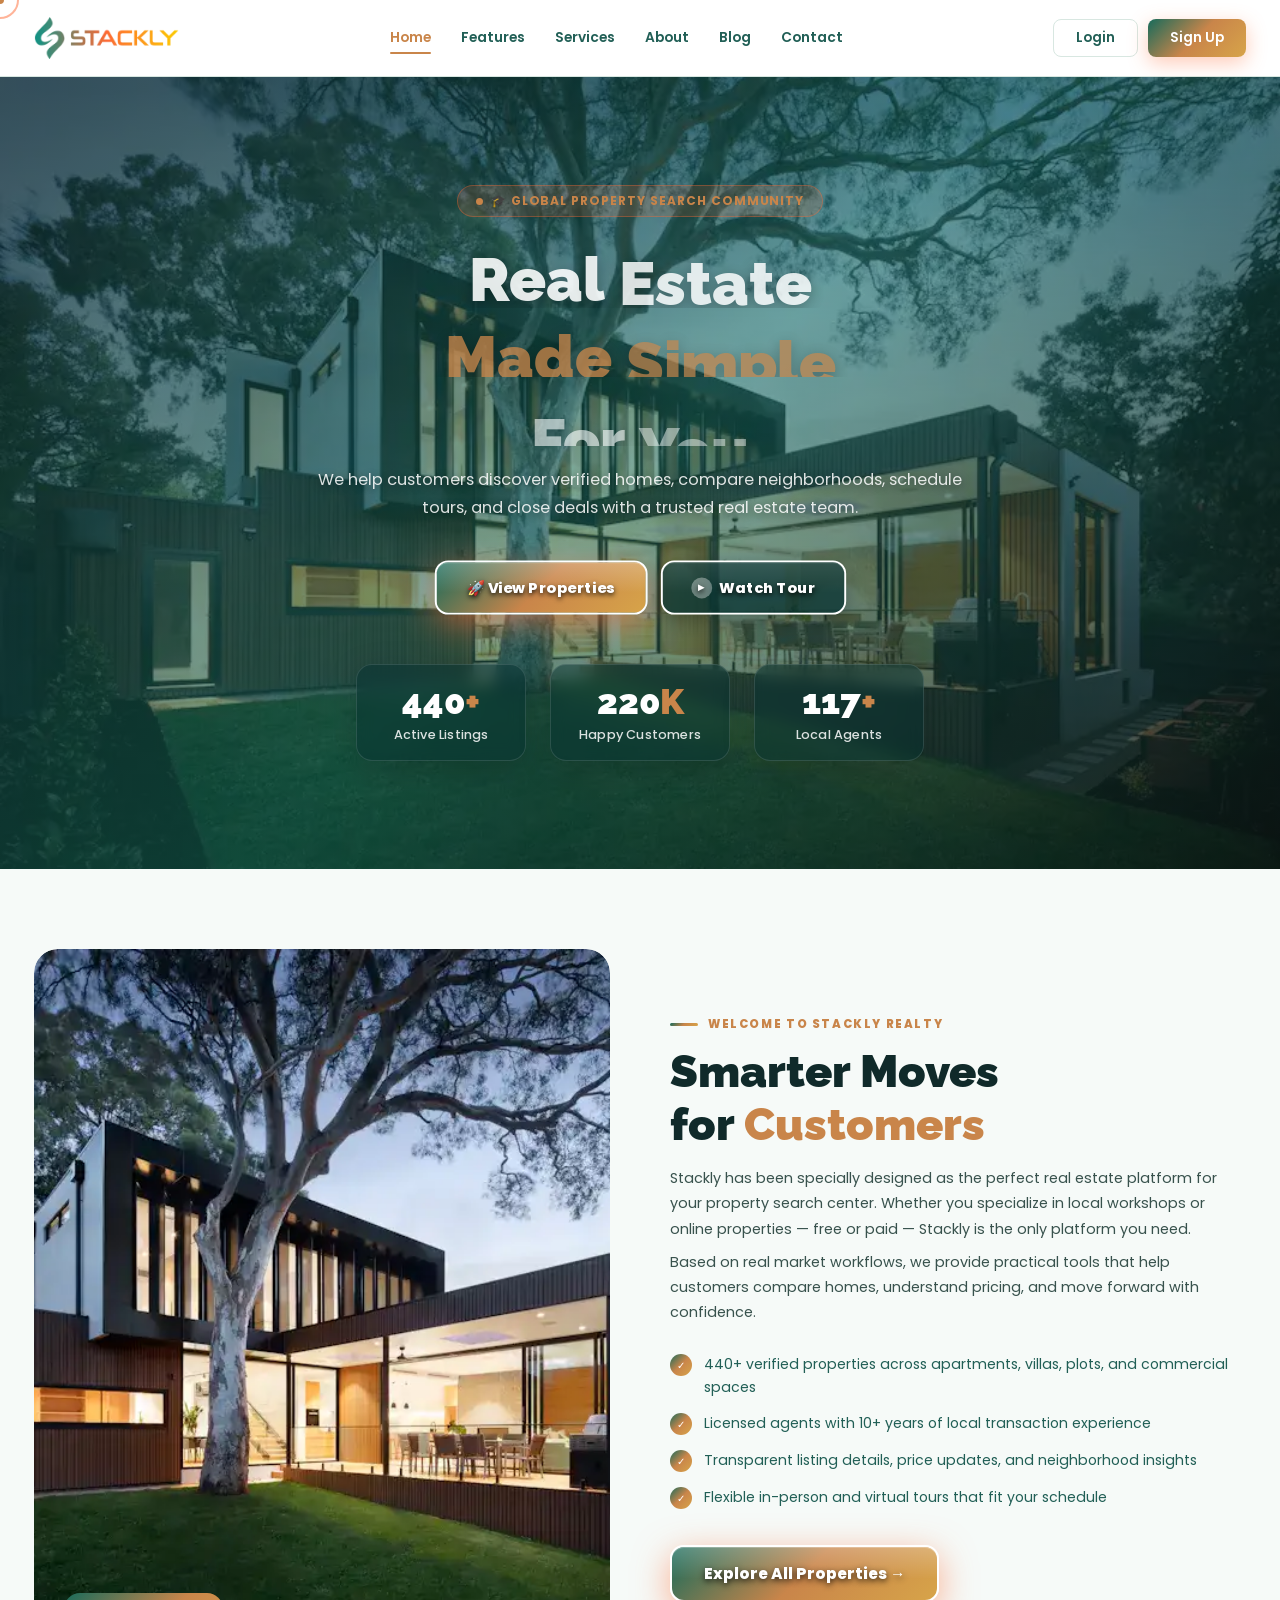
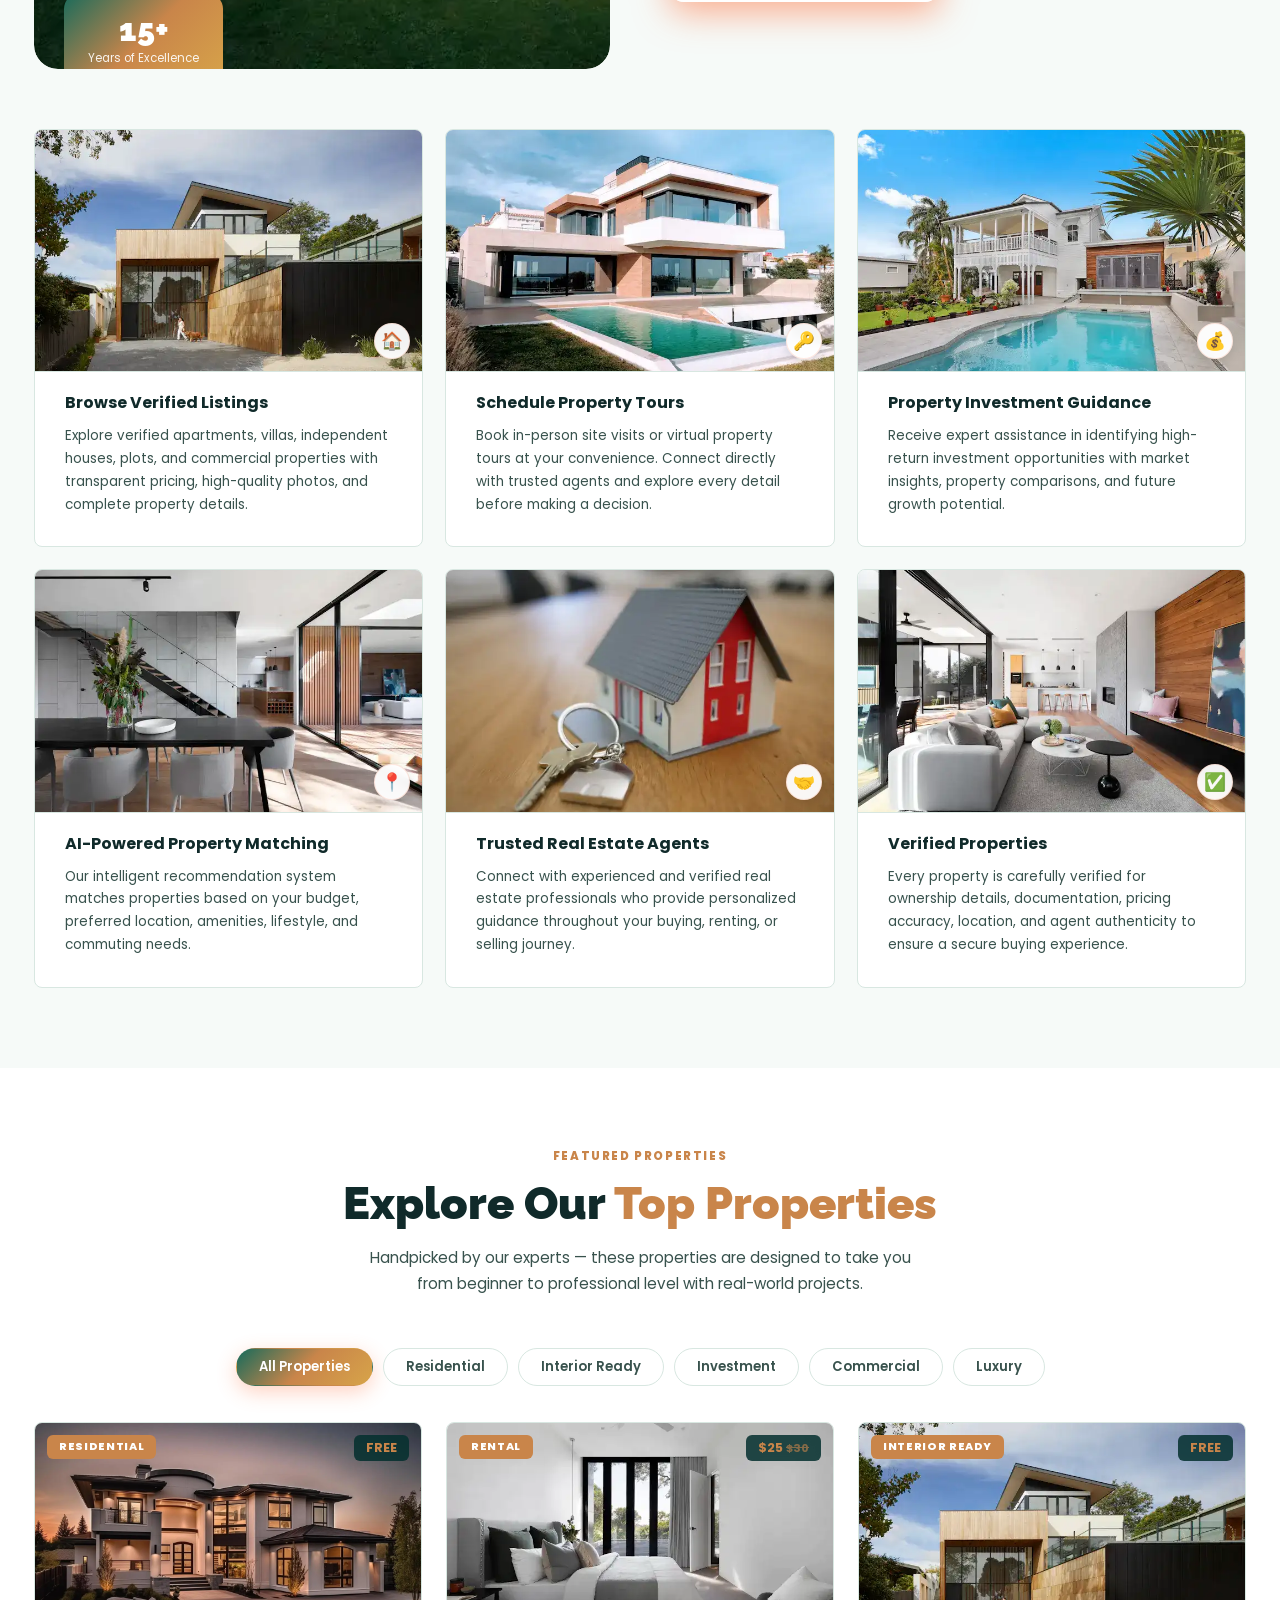
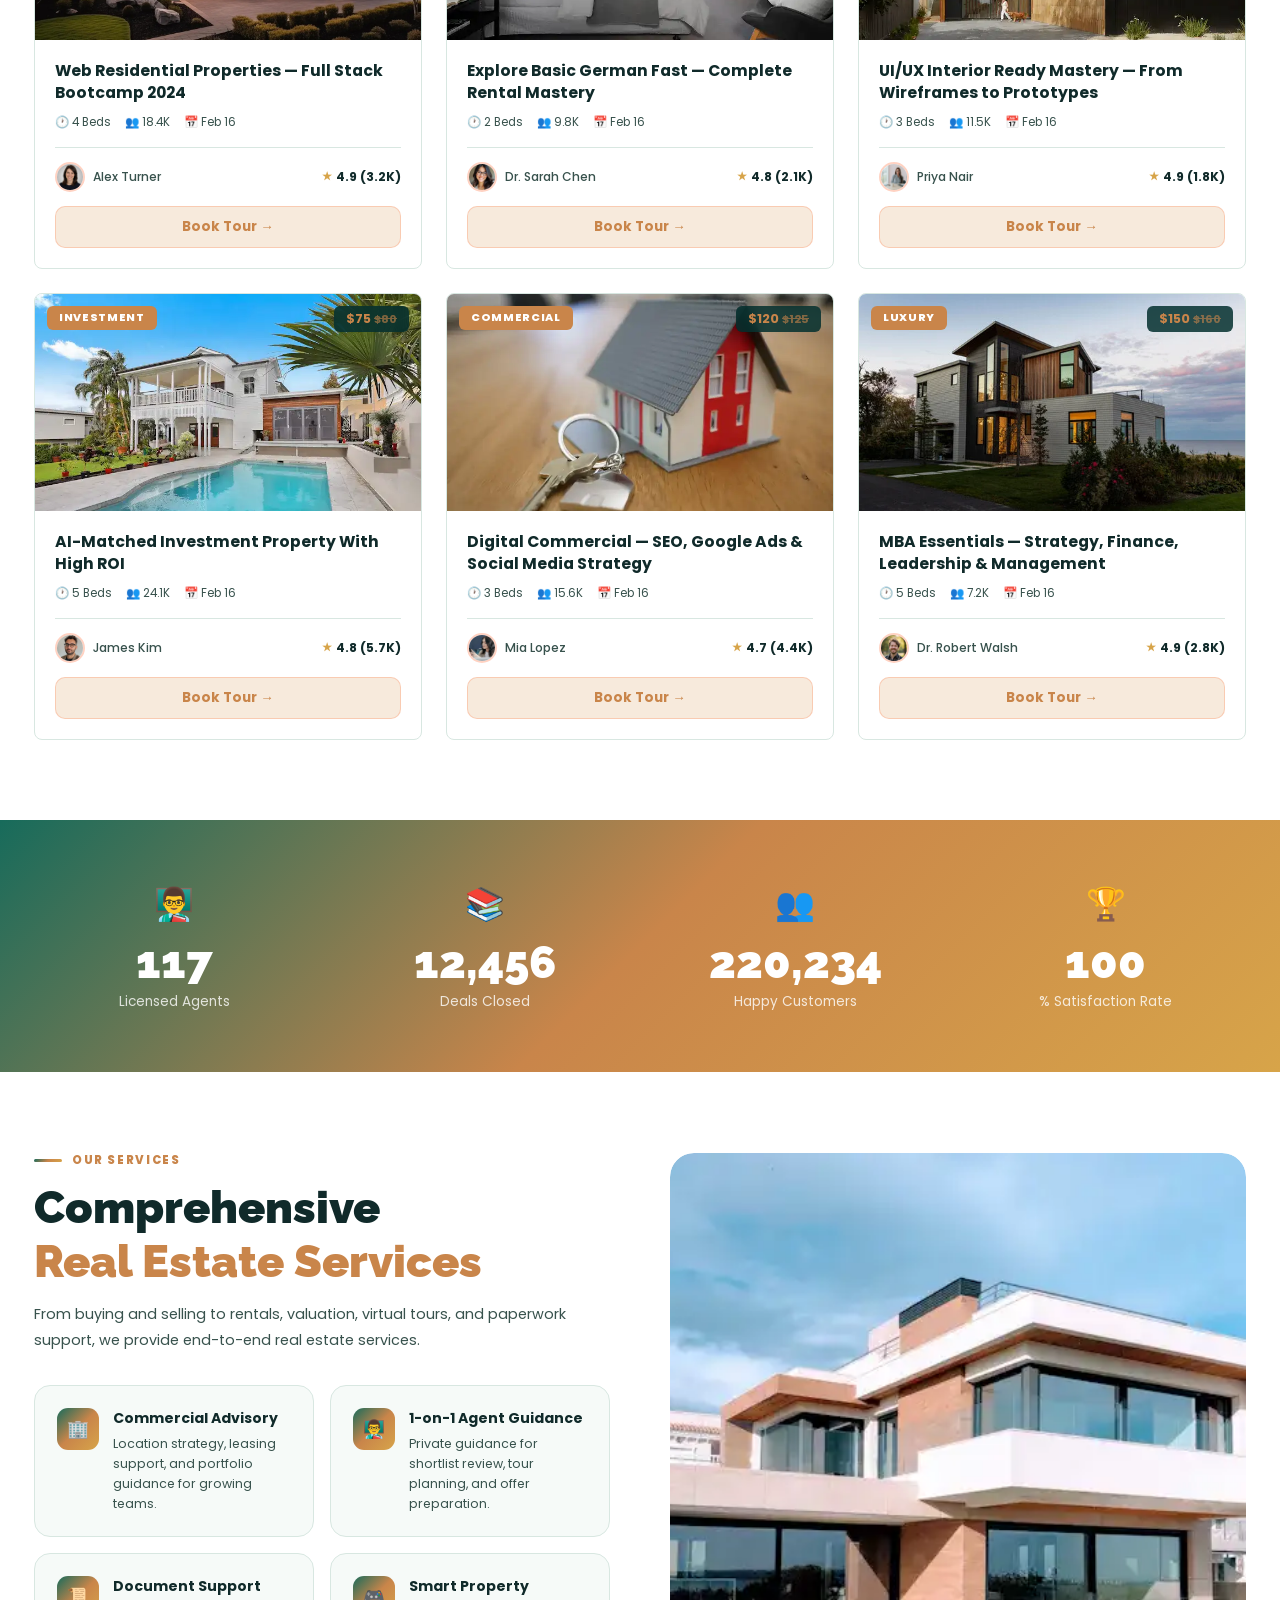
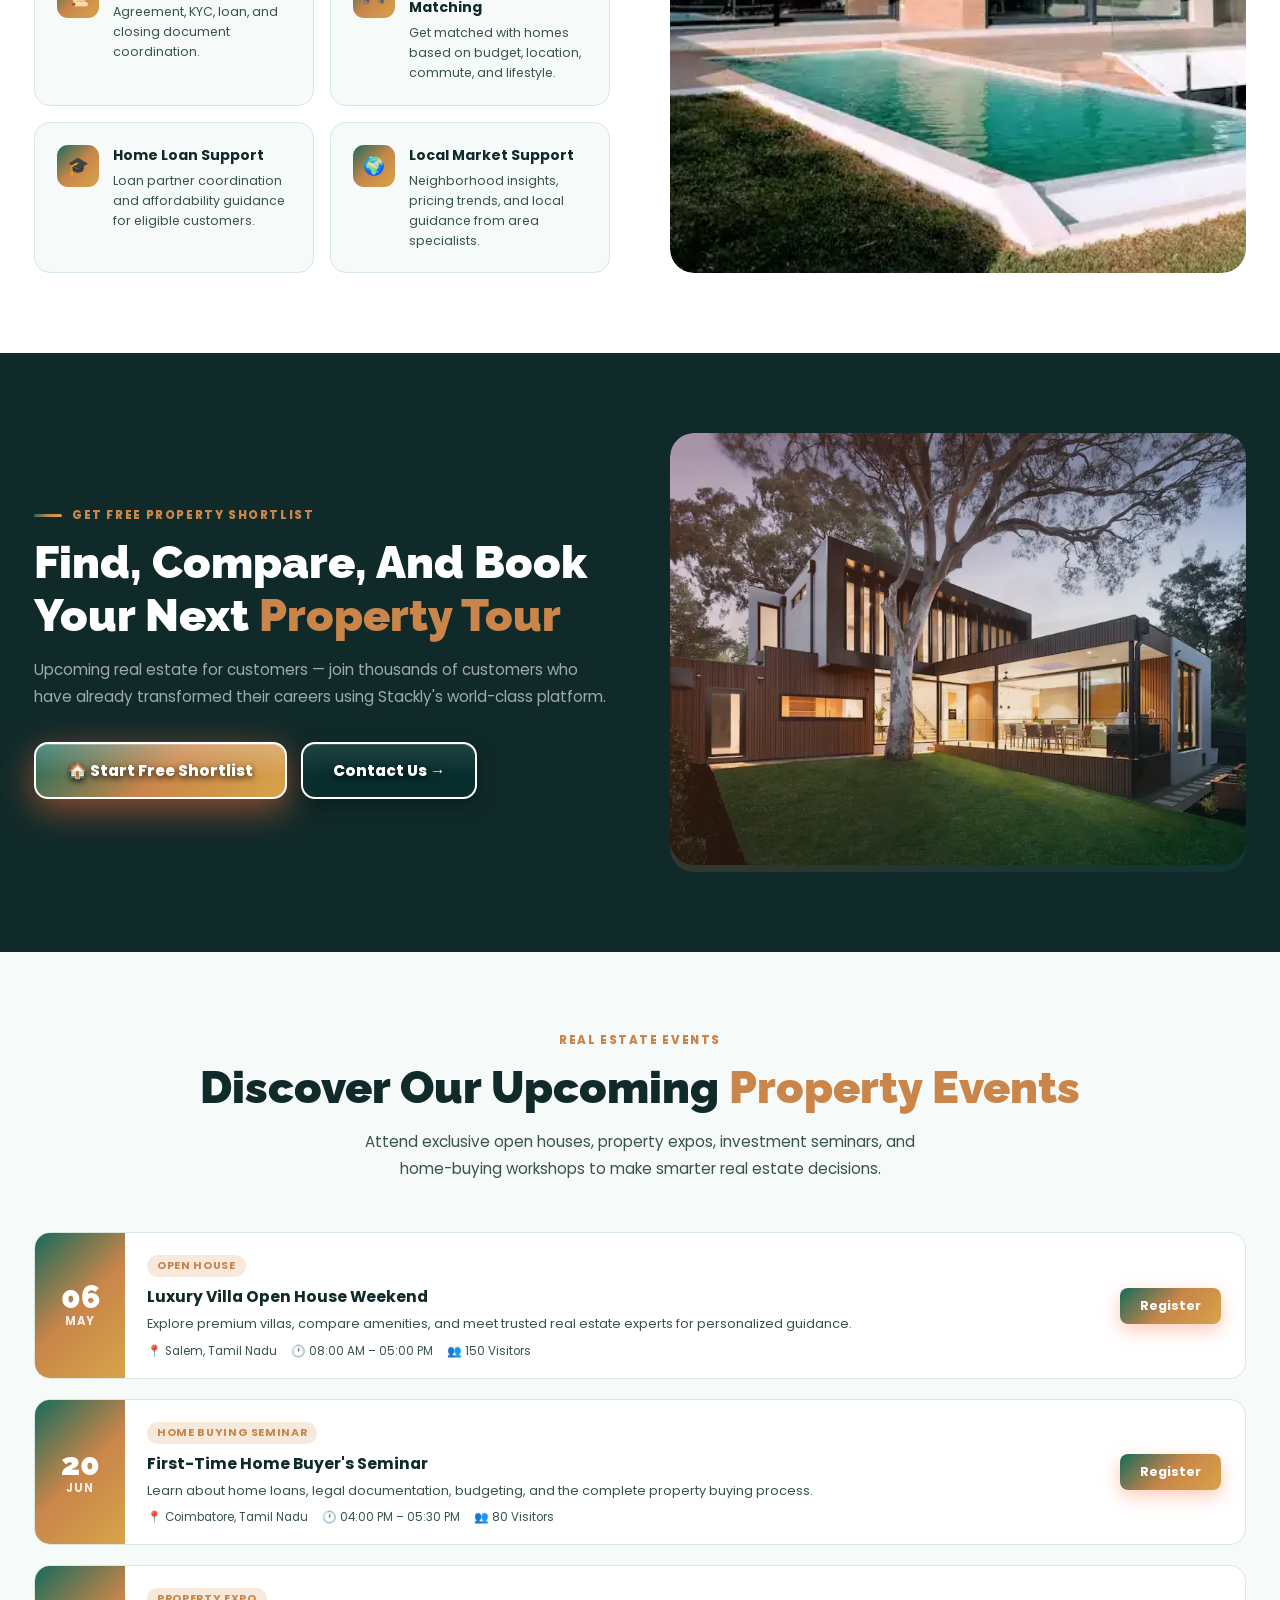
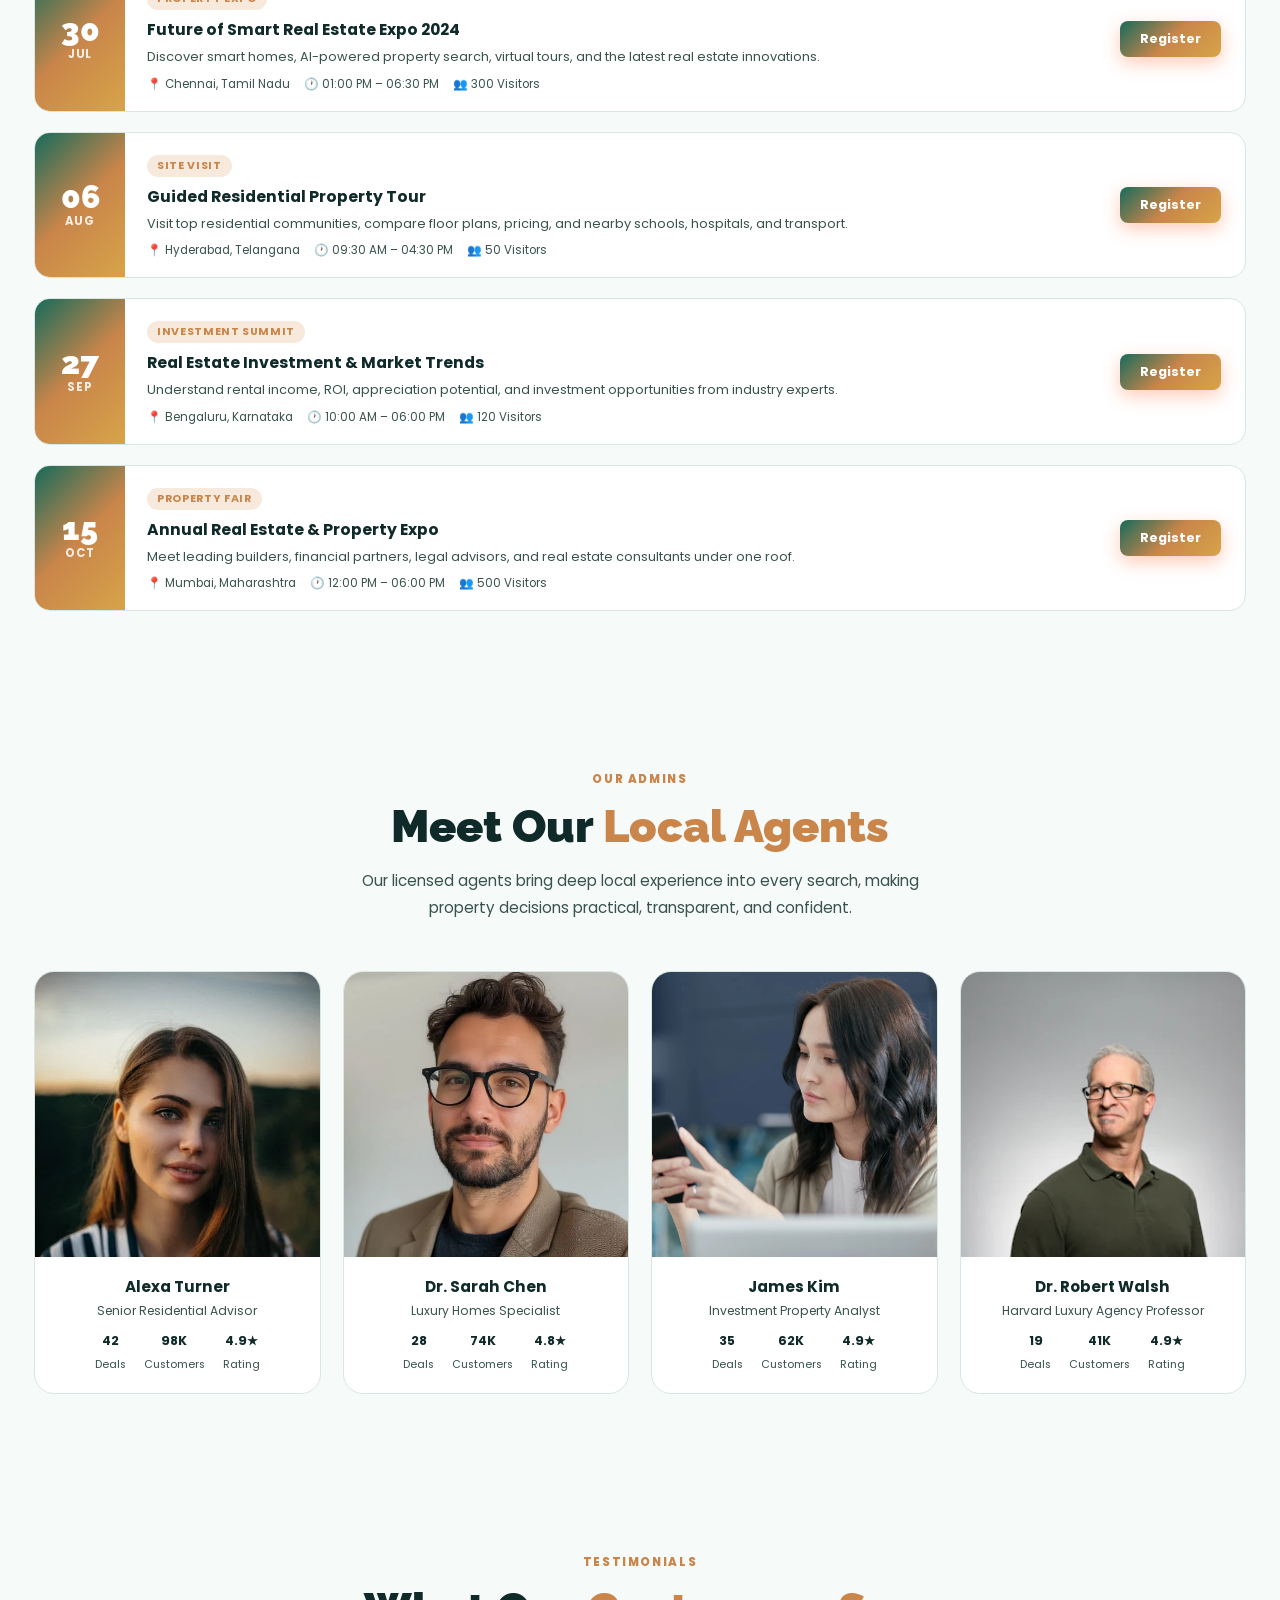
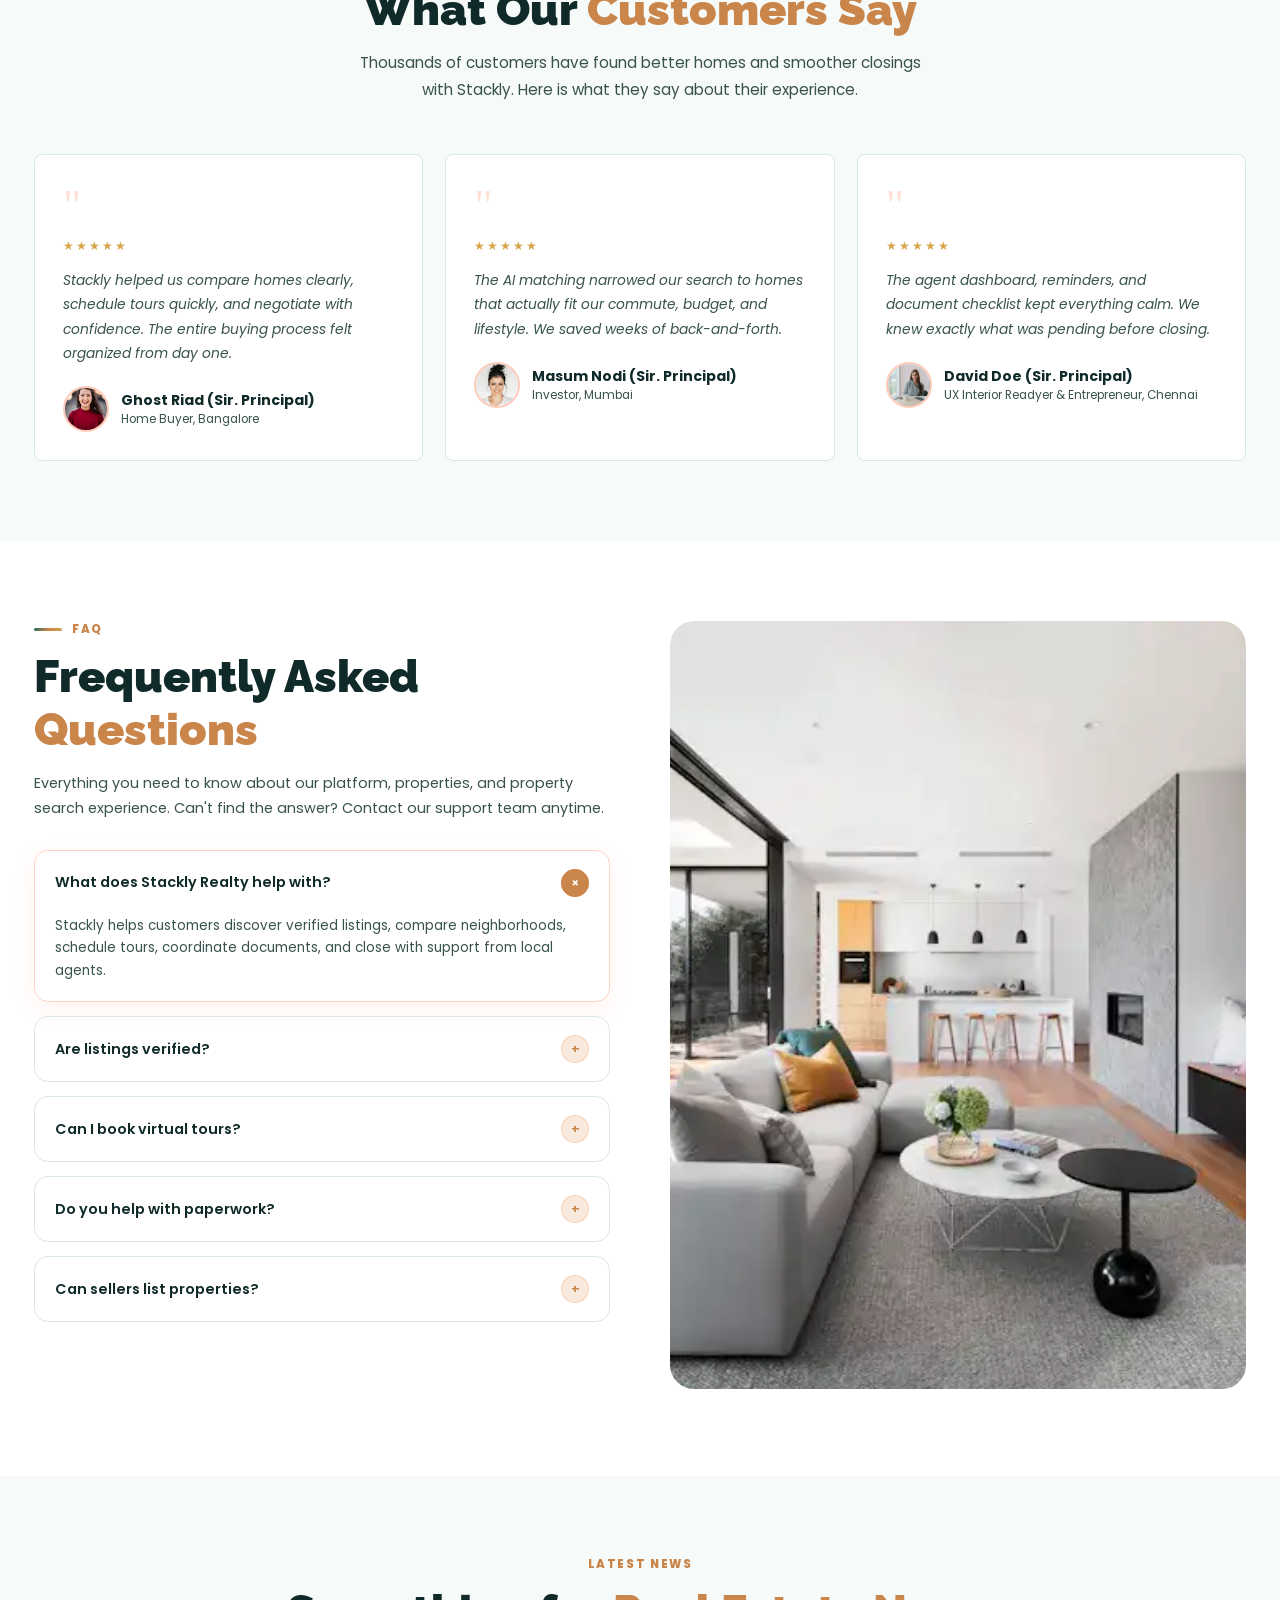
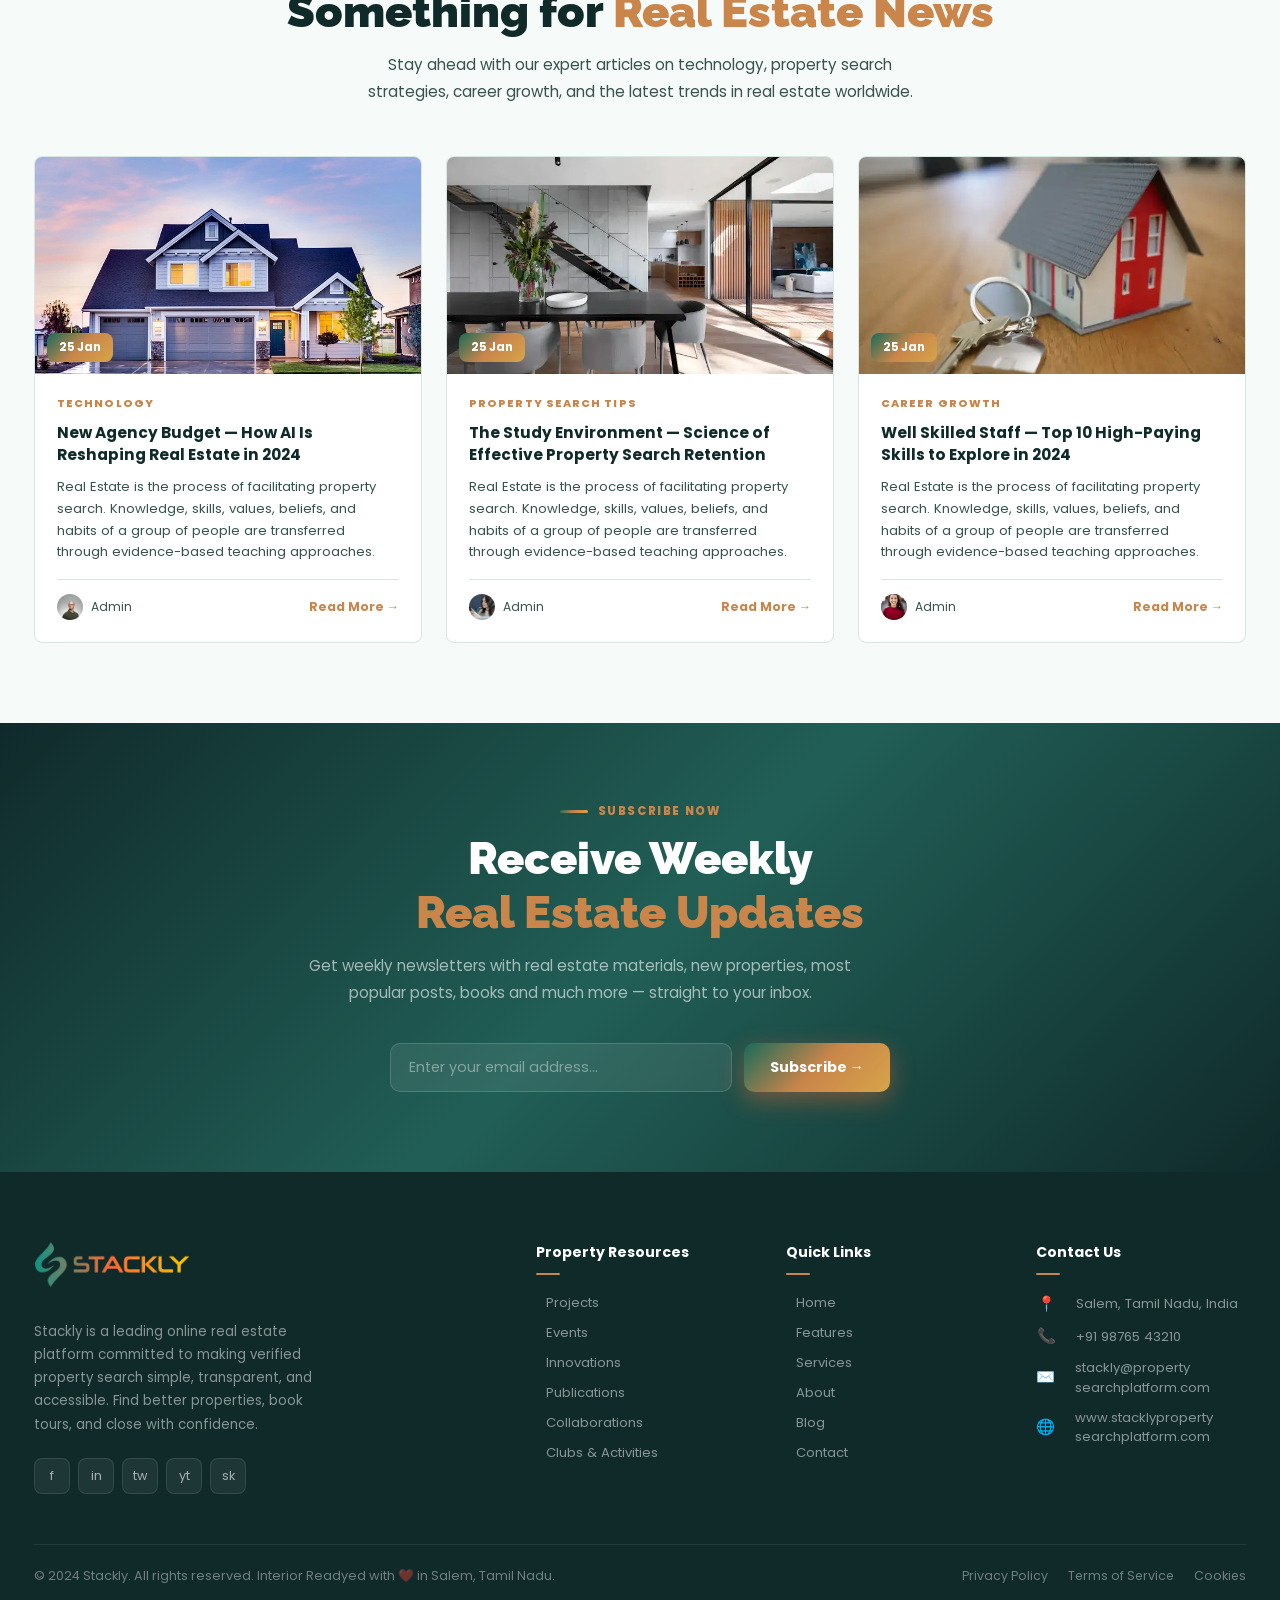
==== commit 91eb225b: "Add files via upload" ====
--- a/index.html
+++ b/index.html
@@ -79,7 +79,7 @@
     <img src="logo_gold.webp" alt="Stackly Logo" style="height: 48px; object-fit: contain;">
   </div>
   <div class="mob-menu-links">
-    <a href="index.html">Home</a>
+    <a href="index.html" class="active">Home</a>
     <a href="features.html">Features</a>
     <a href="services.html">Services</a>
     <a href="about.html">About</a>
@@ -157,58 +157,65 @@
       </div>
     </div>
 
-    <!-- 3 feature cards -->
-    <div class="features-grid">
-      <div class="feat-card rv d1">
-        <div class="feat-img">
-          <img src="downloaded_images/real-estate-interior.webp" alt="Browse Verified Listings">
-          <div class="feat-badge">📚</div>
-        </div>
-        <h3>Browse Verified Listings</h3>
-        <p>Explore homes, apartments, villas, plots, and commercial spaces with clear pricing, photos, amenities, and availability.</p>
-      </div>
-      <div class="feat-card rv d2">
-        <div class="feat-img">
-          <img src="downloaded_images/real-estate-exterior.webp" alt="Schedule Property Tours">
-          <div class="feat-badge">🏛️</div>
-        </div>
-        <h3>Schedule Property Tours</h3>
-        <p>Book guided site visits or virtual walkthroughs, then keep every viewing, note, and follow-up in one simple dashboard.</p>
-      </div>
-      <div class="feat-card rv d3">
-        <div class="feat-img">
-          <img src="downloaded_images/real-estate-listing.webp" alt="Deal Support Included">
-          <div class="feat-badge">🎯</div>
-        </div>
-        <h3>Deal Support Included</h3>
-        <p>From beginner fundamentals to advanced masterclasss — we have structured property search paths designed to take you from zero to job-ready in record time.</p>
-      </div>
-      <div class="feat-card rv d1">
-        <div class="feat-img">
-          <img src="downloaded_images/real-estate-living.webp" alt="AI-Powered Matching">
-          <div class="feat-badge">🤖</div>
-        </div>
-        <h3>AI-Powered Matching</h3>
-        <p>Our recommendation engine explores your budget, location, commute, and lifestyle preferences to surface better property matches.</p>
-      </div>
-      <div class="feat-card rv d2">
-        <div class="feat-img">
-          <img src="downloaded_images/real-estate-agent.webp" alt="Search Anywhere">
-          <div class="feat-badge">📱</div>
-        </div>
-        <h3>Search Anywhere</h3>
-        <p>Review listings on desktop, tablet, or mobile. Save favorites, compare amenities, and request tours wherever you are.</p>
-      </div>
-      <div class="feat-card rv d3">
-        <div class="feat-img">
-          <img src="downloaded_images/real-estate-kitchen.webp" alt="Verified Excellence">
-          <div class="feat-badge">🏆</div>
-        </div>
-        <h3>Verified Excellence</h3>
-        <p>Every featured listing is checked for key details, documents, location accuracy, and agent availability before it reaches you.</p>
-      </div>
-    </div>
-  </div>
+   <!-- 3 Feature Cards -->
+<div class="features-grid">
+
+  <div class="feat-card rv d1">
+    <div class="feat-img">
+      <img src="downloaded_images/real-estate-interior.webp" alt="Browse Verified Listings">
+      <div class="feat-badge">🏠</div>
+    </div>
+    <h3>Browse Verified Listings</h3>
+    <p>Explore verified apartments, villas, independent houses, plots, and commercial properties with transparent pricing, high-quality photos, and complete property details.</p>
+  </div>
+
+  <div class="feat-card rv d2">
+    <div class="feat-img">
+      <img src="downloaded_images/real-estate-exterior.webp" alt="Schedule Property Tours">
+      <div class="feat-badge">🔑</div>
+    </div>
+    <h3>Schedule Property Tours</h3>
+    <p>Book in-person site visits or virtual property tours at your convenience. Connect directly with trusted agents and explore every detail before making a decision.</p>
+  </div>
+
+  <div class="feat-card rv d3">
+    <div class="feat-img">
+      <img src="downloaded_images/real-estate-listing.webp" alt="Property Investment Guidance">
+      <div class="feat-badge">💰</div>
+    </div>
+    <h3>Property Investment Guidance</h3>
+    <p>Receive expert assistance in identifying high-return investment opportunities with market insights, property comparisons, and future growth potential.</p>
+  </div>
+
+  <div class="feat-card rv d1">
+    <div class="feat-img">
+      <img src="downloaded_images/real-estate-living.webp" alt="AI-Powered Matching">
+      <div class="feat-badge">📍</div>
+    </div>
+    <h3>AI-Powered Property Matching</h3>
+    <p>Our intelligent recommendation system matches properties based on your budget, preferred location, amenities, lifestyle, and commuting needs.</p>
+  </div>
+
+  <div class="feat-card rv d2">
+    <div class="feat-img">
+      <img src="downloaded_images/real-estate-agent.webp" alt="Trusted Real Estate Agents">
+      <div class="feat-badge">🤝</div>
+    </div>
+    <h3>Trusted Real Estate Agents</h3>
+    <p>Connect with experienced and verified real estate professionals who provide personalized guidance throughout your buying, renting, or selling journey.</p>
+  </div>
+
+  <div class="feat-card rv d3">
+    <div class="feat-img">
+      <img src="downloaded_images/real-estate-kitchen.webp" alt="Verified Properties">
+      <div class="feat-badge">✅</div>
+    </div>
+    <h3>Verified Properties</h3>
+    <p>Every property is carefully verified for ownership details, documentation, pricing accuracy, location, and agent authenticity to ensure a secure buying experience.</p>
+  </div>
+
+</div>
+</div>
 </section>
 
 <!-- ============================================================ -->
@@ -222,17 +229,17 @@
       <p class="sec-desc">Handpicked by our experts — these properties are designed to take you from beginner to professional level with real-world projects.</p>
     </div>
     <div class="properties-tabs rv">
-      <button class="ctab active">All Properties</button>
-      <button class="ctab">Residential</button>
-      <button class="ctab">Interior Ready</button>
-      <button class="ctab">Investment</button>
-      <button class="ctab">Commercial</button>
-      <button class="ctab">Luxury</button>
-    </div>
+    <button class="ctab active" data-filter="All">All Properties</button>
+    <button class="ctab" data-filter="Residential">Residential</button>
+    <button class="ctab" data-filter="Interior Ready">Interior Ready</button>
+    <button class="ctab" data-filter="Investment">Investment</button>
+    <button class="ctab" data-filter="Commercial">Commercial</button>
+    <button class="ctab" data-filter="Luxury">Luxury</button>
+</div>
     <div class="properties-grid">
-      <div class="property-card rv d1">
+      <div class="property-card rv d1" data-category="Residential">
         <div class="cc-img">
-          <img src="downloaded_images/real-estate-modern-home.webp" alt="Web Dev">
+          <img src="downloaded_images/house1.webp" alt="Web Dev">
           <span class="cc-label">Residential</span>
           <span class="cc-price">FREE</span>
           <div class="cc-overlay"></div>
@@ -254,7 +261,7 @@
           <button class="cc-btn" type="button" onclick="location.href='404.html'">Book Tour →</button>
         </div>
       </div>
-      <div class="property-card rv d2">
+      <div class="property-card rv d2" data-category="Residential">
         <div class="cc-img">
           <img src="downloaded_images/real-estate-condo.webp" alt="German">
           <span class="cc-label">Rental</span>
@@ -278,7 +285,7 @@
           <button class="cc-btn" type="button" onclick="location.href='404.html'">Book Tour →</button>
         </div>
       </div>
-      <div class="property-card rv d3">
+      <div class="property-card rv d3" data-category="Interior Ready">
         <div class="cc-img">
           <img src="downloaded_images/real-estate-interior.webp" alt="Interior Ready">
           <span class="cc-label">Interior Ready</span>
@@ -302,7 +309,7 @@
           <button class="cc-btn" type="button" onclick="location.href='404.html'">Book Tour →</button>
         </div>
       </div>
-      <div class="property-card rv d1">
+      <div class="property-card rv d1" data-category="Investment">
         <div class="cc-img">
           <img src="downloaded_images/real-estate-listing.webp" alt="Investment">
           <span class="cc-label">Investment</span>
@@ -326,7 +333,7 @@
           <button class="cc-btn" type="button" onclick="location.href='404.html'">Book Tour →</button>
         </div>
       </div>
-      <div class="property-card rv d2">
+      <div class="property-card rv d2" data-category="Commercial">
         <div class="cc-img">
           <img src="downloaded_images/real-estate-agent.webp" alt="Commercial">
           <span class="cc-label">Commercial</span>
@@ -350,9 +357,9 @@
           <button class="cc-btn" type="button" onclick="location.href='404.html'">Book Tour →</button>
         </div>
       </div>
-      <div class="property-card rv d3">
+      <div class="property-card rv d3" data-category="Luxury">
         <div class="cc-img">
-          <img src="downloaded_images/real-estate-luxury.webp" alt="Luxury">
+          <img src="downloaded_images/house2.webp" alt="Luxury">
           <span class="cc-label">Luxury</span>
           <span class="cc-price">$150 <s style="font-size:.7rem;opacity:.6">$160</s></span>
           <div class="cc-overlay"></div>
@@ -463,8 +470,8 @@
         <h2 class="sec-title rv">Find, Compare, And Book<br>Your Next <span>Property Tour</span></h2>
         <p class="sec-desc rv">Upcoming real estate for customers — join thousands of customers who have already transformed their careers using Stackly's world-class platform.</p>
         <div class="rv" style="display:flex;gap:14px;flex-wrap:wrap;">
-          <a href="404.html" class="hbtn-main">🎓 Start Free Shortlist</a>
-          <a href="contact.html" class="hbtn-ghost">Contact Us →</a>
+          <a href="404.html" class="hbtn-main">🏠 Start Free Shortlist</a>
+          <a href="404.html" class="hbtn-ghost">Contact Us →</a>
         </div>
       </div>
       <div class="cta-img rv-r">
@@ -480,71 +487,133 @@
 <section id="events">
   <div class="container">
     <div class="sec-head rv">
-      <div class="sec-eyebrow">Events</div>
-      <h2 class="sec-title">Our Upcoming <span>Events</span></h2>
-      <p class="sec-desc">Join open-house weekends, buyer seminars, investment briefings, and neighborhood walkthroughs near you.</p>
-    </div>
+      <div class="sec-eyebrow">Real Estate Events</div>
+      <h2 class="sec-title">Discover Our Upcoming <span>Property Events</span></h2>
+      <p class="sec-desc">Attend exclusive open houses, property expos, investment seminars, and home-buying workshops to make smarter real estate decisions.</p>
+    </div>
+
     <div class="events-list">
+
       <div class="event-card rv d1">
-        <div class="ev-date"><div class="ev-day">06</div><div class="ev-mon">May</div></div>
+        <div class="ev-date">
+          <div class="ev-day">06</div>
+          <div class="ev-mon">May</div>
+        </div>
         <div class="ev-body">
-          <span class="ev-tag">Workshop</span>
-          <h4>Open House Weekend For Premium Villas</h4>
-          <p>Tour verified homes, compare amenities, and speak with local agents about pricing and availability.</p>
-          <div class="ev-meta"><span>📍 Salem, Tamil Nadu</span><span>🕐 08:00 AM – 05:00 PM</span><span>👥 150 seats</span></div>
-        </div>
-        <div class="ev-action"><button class="ev-reg" type="button" onclick="location.href='404.html'">Register</button></div>
-      </div>
+          <span class="ev-tag">Open House</span>
+          <h4>Luxury Villa Open House Weekend</h4>
+          <p>Explore premium villas, compare amenities, and meet trusted real estate experts for personalized guidance.</p>
+          <div class="ev-meta">
+            <span>📍 Salem, Tamil Nadu</span>
+            <span>🕐 08:00 AM – 05:00 PM</span>
+            <span>👥 150 Visitors</span>
+          </div>
+        </div>
+        <div class="ev-action">
+          <button class="ev-reg" type="button" onclick="location.href='404.html'">Register</button>
+        </div>
+      </div>
+
       <div class="event-card rv d2">
-        <div class="ev-date"><div class="ev-day">20</div><div class="ev-mon">Jun</div></div>
+        <div class="ev-date">
+          <div class="ev-day">20</div>
+          <div class="ev-mon">Jun</div>
+        </div>
         <div class="ev-body">
-          <span class="ev-tag">Seminar</span>
-          <h4>Build Real Estate Strategy — Leadership in Property Search</h4>
-          <p>A practical session covering budgets, home loans, legal checks, and confident offer planning.</p>
-          <div class="ev-meta"><span>📍 Coimbatore, TN</span><span>🕐 04:00 PM – 05:00 PM</span><span>👥 80 seats</span></div>
-        </div>
-        <div class="ev-action"><button class="ev-reg" type="button" onclick="location.href='404.html'">Register</button></div>
-      </div>
+          <span class="ev-tag">Home Buying Seminar</span>
+          <h4>First-Time Home Buyer's Seminar</h4>
+          <p>Learn about home loans, legal documentation, budgeting, and the complete property buying process.</p>
+          <div class="ev-meta">
+            <span>📍 Coimbatore, Tamil Nadu</span>
+            <span>🕐 04:00 PM – 05:30 PM</span>
+            <span>👥 80 Visitors</span>
+          </div>
+        </div>
+        <div class="ev-action">
+          <button class="ev-reg" type="button" onclick="location.href='404.html'">Register</button>
+        </div>
+      </div>
+
       <div class="event-card rv d3">
-        <div class="ev-date"><div class="ev-day">30</div><div class="ev-mon">Jul</div></div>
+        <div class="ev-date">
+          <div class="ev-day">30</div>
+          <div class="ev-mon">Jul</div>
+        </div>
         <div class="ev-body">
-          <span class="ev-tag">Conference</span>
-          <h4>AI & Future of Real Estate — Annual Tech Summit 2024</h4>
-          <p>See how smart matching, price analytics, and virtual tours are changing the way customers buy homes.</p>
-          <div class="ev-meta"><span>📍 Chennai, Tamil Nadu</span><span>🕐 01:00 PM – 06:30 PM</span><span>👥 300 seats</span></div>
-        </div>
-        <div class="ev-action"><button class="ev-reg" type="button" onclick="location.href='404.html'">Register</button></div>
-      </div>
+          <span class="ev-tag">Property Expo</span>
+          <h4>Future of Smart Real Estate Expo 2024</h4>
+          <p>Discover smart homes, AI-powered property search, virtual tours, and the latest real estate innovations.</p>
+          <div class="ev-meta">
+            <span>📍 Chennai, Tamil Nadu</span>
+            <span>🕐 01:00 PM – 06:30 PM</span>
+            <span>👥 300 Visitors</span>
+          </div>
+        </div>
+        <div class="ev-action">
+          <button class="ev-reg" type="button" onclick="location.href='404.html'">Register</button>
+        </div>
+      </div>
+
       <div class="event-card rv d1">
-        <div class="ev-date"><div class="ev-day">06</div><div class="ev-mon">Aug</div></div>
+        <div class="ev-date">
+          <div class="ev-day">06</div>
+          <div class="ev-mon">Aug</div>
+        </div>
         <div class="ev-body">
-          <span class="ev-tag">Bootcamp</span>
-          <h4>30-Day Coding Bootcamp — Web Residential Intensive</h4>
-          <p>Walk through high-demand neighborhoods and review live pricing, rental yield, and resale trends.</p>
-          <div class="ev-meta"><span>📍 Online (Zoom)</span><span>🕐 09:30 AM – 04:30 PM</span><span>👥 50 seats</span></div>
-        </div>
-        <div class="ev-action"><button class="ev-reg" type="button" onclick="location.href='404.html'">Register</button></div>
-      </div>
+          <span class="ev-tag">Site Visit</span>
+          <h4>Guided Residential Property Tour</h4>
+          <p>Visit top residential communities, compare floor plans, pricing, and nearby schools, hospitals, and transport.</p>
+          <div class="ev-meta">
+            <span>📍 Hyderabad, Telangana</span>
+            <span>🕐 09:30 AM – 04:30 PM</span>
+            <span>👥 50 Visitors</span>
+          </div>
+        </div>
+        <div class="ev-action">
+          <button class="ev-reg" type="button" onclick="location.href='404.html'">Register</button>
+        </div>
+      </div>
+
       <div class="event-card rv d2">
-        <div class="ev-date"><div class="ev-day">27</div><div class="ev-mon">Sep</div></div>
+        <div class="ev-date">
+          <div class="ev-day">27</div>
+          <div class="ev-mon">Sep</div>
+        </div>
         <div class="ev-body">
-          <span class="ev-tag">Masterclass</span>
-          <h4>Data Science Masterclass — Python, ML & Visualization</h4>
-          <p>Compare rental demand, appreciation potential, and document readiness before you invest.</p>
-          <div class="ev-meta"><span>📍 Bangalore, KA</span><span>🕐 10:00 AM – 06:00 PM</span><span>👥 120 seats</span></div>
-        </div>
-        <div class="ev-action"><button class="ev-reg" type="button" onclick="location.href='404.html'">Register</button></div>
-      </div>
+          <span class="ev-tag">Investment Summit</span>
+          <h4>Real Estate Investment & Market Trends</h4>
+          <p>Understand rental income, ROI, appreciation potential, and investment opportunities from industry experts.</p>
+          <div class="ev-meta">
+            <span>📍 Bengaluru, Karnataka</span>
+            <span>🕐 10:00 AM – 06:00 PM</span>
+            <span>👥 120 Visitors</span>
+          </div>
+        </div>
+        <div class="ev-action">
+          <button class="ev-reg" type="button" onclick="location.href='404.html'">Register</button>
+        </div>
+      </div>
+
       <div class="event-card rv d3">
-        <div class="ev-date"><div class="ev-day">15</div><div class="ev-mon">Oct</div></div>
+        <div class="ev-date">
+          <div class="ev-day">15</div>
+          <div class="ev-mon">Oct</div>
+        </div>
         <div class="ev-body">
-          <span class="ev-tag">Networking</span>
-          <h4>Stackly Annual Property Expo 2024</h4>
-          <p>Meet builders, loan partners, legal advisors, and local agents at our biggest property event of the year.</p>
-          <div class="ev-meta"><span>📍 Mumbai, MH</span><span>🕐 12:00 PM – 01:00 PM</span><span>👥 500 seats</span></div>
-        </div>
-        <div class="ev-action"><button class="ev-reg" type="button" onclick="location.href='404.html'">Register</button></div>
-      </div>
+          <span class="ev-tag">Property Fair</span>
+          <h4>Annual Real Estate & Property Expo</h4>
+          <p>Meet leading builders, financial partners, legal advisors, and real estate consultants under one roof.</p>
+          <div class="ev-meta">
+            <span>📍 Mumbai, Maharashtra</span>
+            <span>🕐 12:00 PM – 06:00 PM</span>
+            <span>👥 500 Visitors</span>
+          </div>
+        </div>
+        <div class="ev-action">
+          <button class="ev-reg" type="button" onclick="location.href='404.html'">Register</button>
+        </div>
+      </div>
+
     </div>
   </div>
 </section>
@@ -563,7 +632,7 @@
     <div class="admins-grid">
       <div class="admin-card rv d1">
         <div class="tc-img">
-          <img src="downloaded_images/real-estate-agent.webp" alt="Alex Turner">
+          <img src="downloaded_images/w7.webp" alt="Alexa Turner">
           <div class="tc-overlay">
             <div class="tc-socials">
               <a href="404.html" class="tc-soc">f</a>
@@ -573,7 +642,7 @@
           </div>
         </div>
         <div class="tc-info">
-          <h4>Alex Turner</h4>
+          <h4>Alexa Turner</h4>
           <p>Senior Residential Advisor</p>
           <div class="tc-stats">
             <div class="tcs"><span>42</span><small>Deals</small></div>
@@ -584,7 +653,7 @@
       </div>
       <div class="admin-card rv d2">
         <div class="tc-img">
-          <img src="downloaded_images/real-estate-luxury.webp" alt="Dr. Sarah Chen">
+          <img src="downloaded_images/a3.webp" alt="Dr. Sarah Chen">
           <div class="tc-overlay">
             <div class="tc-socials">
               <a href="404.html" class="tc-soc">f</a>
@@ -605,7 +674,7 @@
       </div>
       <div class="admin-card rv d3">
         <div class="tc-img">
-          <img src="downloaded_images/real-estate-modern-home.webp" alt="James Kim">
+          <img src="downloaded_images/w3.webp" alt="James Kim">
           <div class="tc-overlay">
             <div class="tc-socials">
               <a href="404.html" class="tc-soc">f</a>
@@ -626,7 +695,7 @@
       </div>
       <div class="admin-card rv d4">
         <div class="tc-img">
-          <img src="downloaded_images/real-estate-condo.webp" alt="Dr. Robert Walsh">
+          <img src="downloaded_images/unsplash_1472099645785-5658abf4ff4e_w400_q70.webp" alt="Dr. Robert Walsh">
           <div class="tc-overlay">
             <div class="tc-socials">
               <a href="404.html" class="tc-soc">f</a>
@@ -753,7 +822,7 @@
     <div class="blog-grid">
       <div class="blog-card rv d1">
         <div class="bc-img">
-          <img src="downloaded_images/real-estate-modern-home.webp" alt="Blog 1">
+          <img src="downloaded_images/house3.webp" alt="Blog 1">
           <div class="bc-date-badge">25 Jan</div>
         </div>
         <div class="bc-body">
@@ -862,10 +931,10 @@
       <div class="fg-col">
       <h4>Contact Us</h4>
         <ul class="footer-contact-list">
-          <li><span class="fc-icon">📍</span> Salem, Tamil Nadu, India</li>
-          <li><span class="fc-icon">📞</span> +91 98765 43210</li>
-          <li><span class="fc-icon">✉️</span> stackly@property searchplatform.com</li>
-          <li><span class="fc-icon">🌐</span> www.stacklyproperty searchplatform.com</li>
+          <li><span class="fc-icon">📍</span> <a href="404.html">Salem, Tamil Nadu, India</a></li>
+          <li><span class="fc-icon">📞</span> <a href="404.html">+91 98765 43210</a></li>
+          <li><span class="fc-icon">✉️</span> <a href="404.html">stackly@property searchplatform.com</a></li>
+          <li><span class="fc-icon">🌐</span> <a href="404.html"> www.stacklyproperty searchplatform.com</a></li>
         </ul>
       </div>
     </div>
@@ -885,6 +954,7 @@
 <!-- ============================================================ -->
 <script>
 /* ===== LOADER TRANSITION ===== */
+
 const logo = document.querySelector('a.nav-logo');
 if (logo) {
   logo.addEventListener('click', (e) => {
@@ -1142,6 +1212,39 @@
   emailInput.style.borderColor = '';
   emailInput.style.boxShadow = '';
 }
+document.addEventListener("DOMContentLoaded", function () {
+
+    const tabs = document.querySelectorAll(".ctab");
+    const cards = document.querySelectorAll(".property-card");
+
+    tabs.forEach(tab => {
+
+        tab.addEventListener("click", function () {
+
+            // Active button
+            tabs.forEach(btn => btn.classList.remove("active"));
+            this.classList.add("active");
+
+            const filter = this.dataset.filter;
+
+            cards.forEach(card => {
+
+                const category = card.dataset.category;
+
+                if (filter === "All" || category === filter) {
+                    card.classList.remove("hide");
+                } else {
+                    card.classList.add("hide");
+                }
+
+            });
+
+        });
+
+    });
+
+});
+
 
 
 </script>
--- a/index.css
+++ b/index.css
@@ -610,6 +610,13 @@
   color: var(--orange);
   transform: translateY(-2px);
 }
+#mob-menu .mob-menu-links a.active {
+  color: var(--orange);
+  background: rgba(255, 107, 53, 0.14);
+  border: 1px solid rgba(255, 107, 53, 0.32);
+  border-radius: 10px;
+  padding: 8px 18px;
+}
 .mob-menu-actions {
   display: flex;
   flex-direction: column;
@@ -1437,3 +1444,15 @@
     min-height: 220px !important;
   }
 }
+.property-card{
+    transition: all .4s ease;
+}
+
+.property-card.hide{
+    display:none;
+}
+
+.ctab.active{
+    background:0 6px 20px rgba(255,107,53,.3);
+    color:#fff;
+}
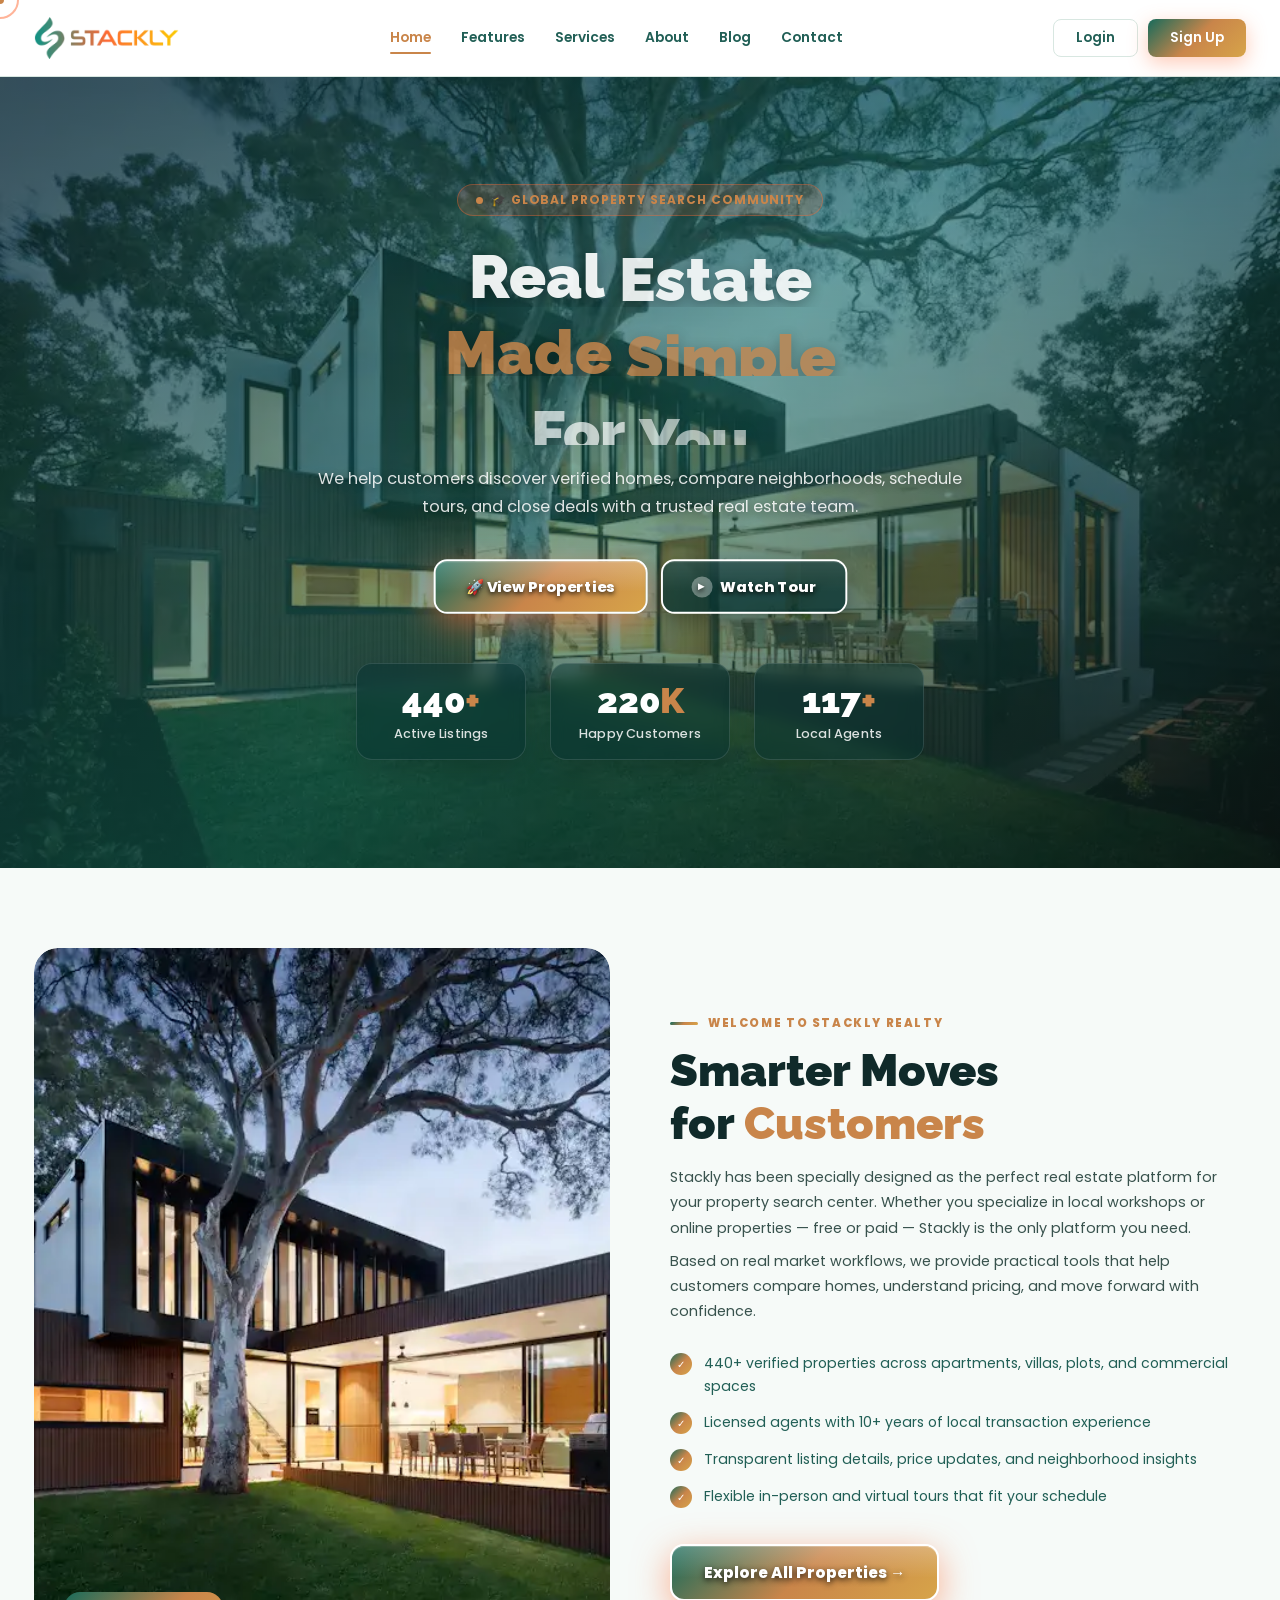
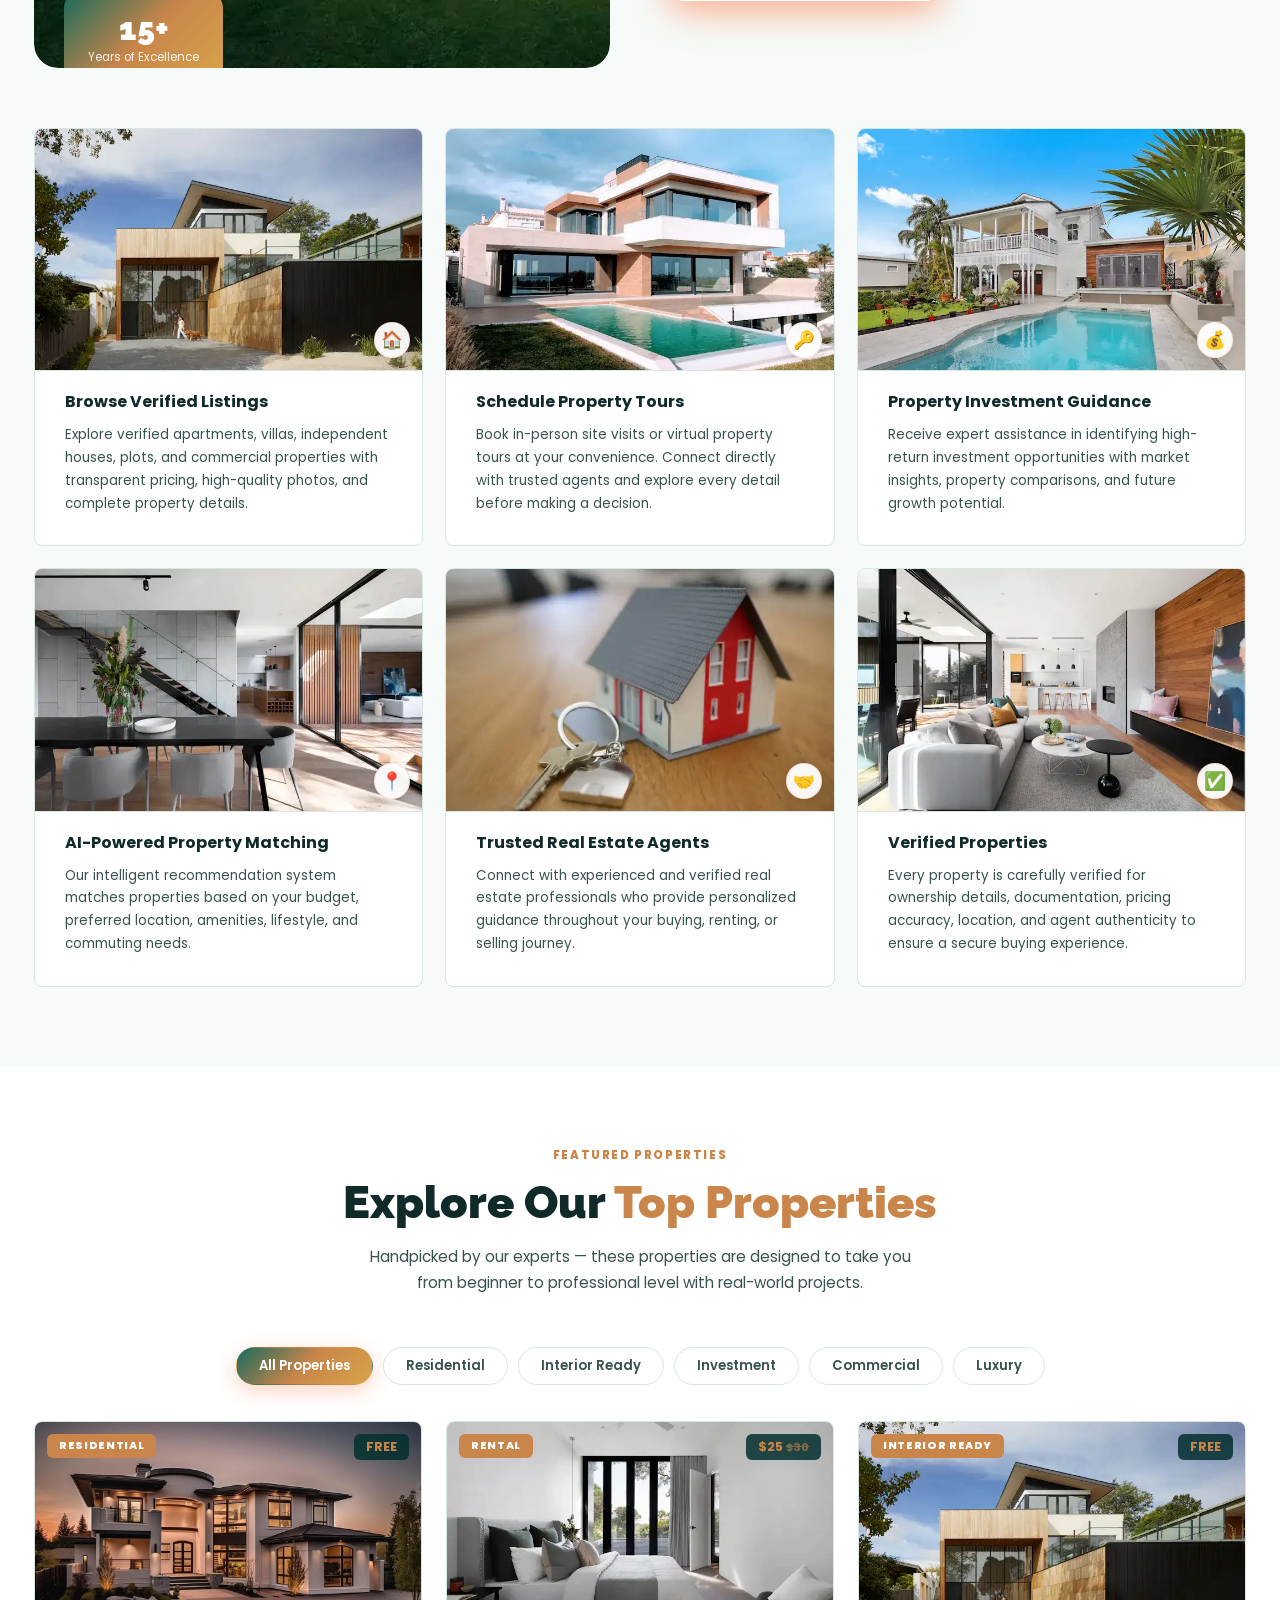
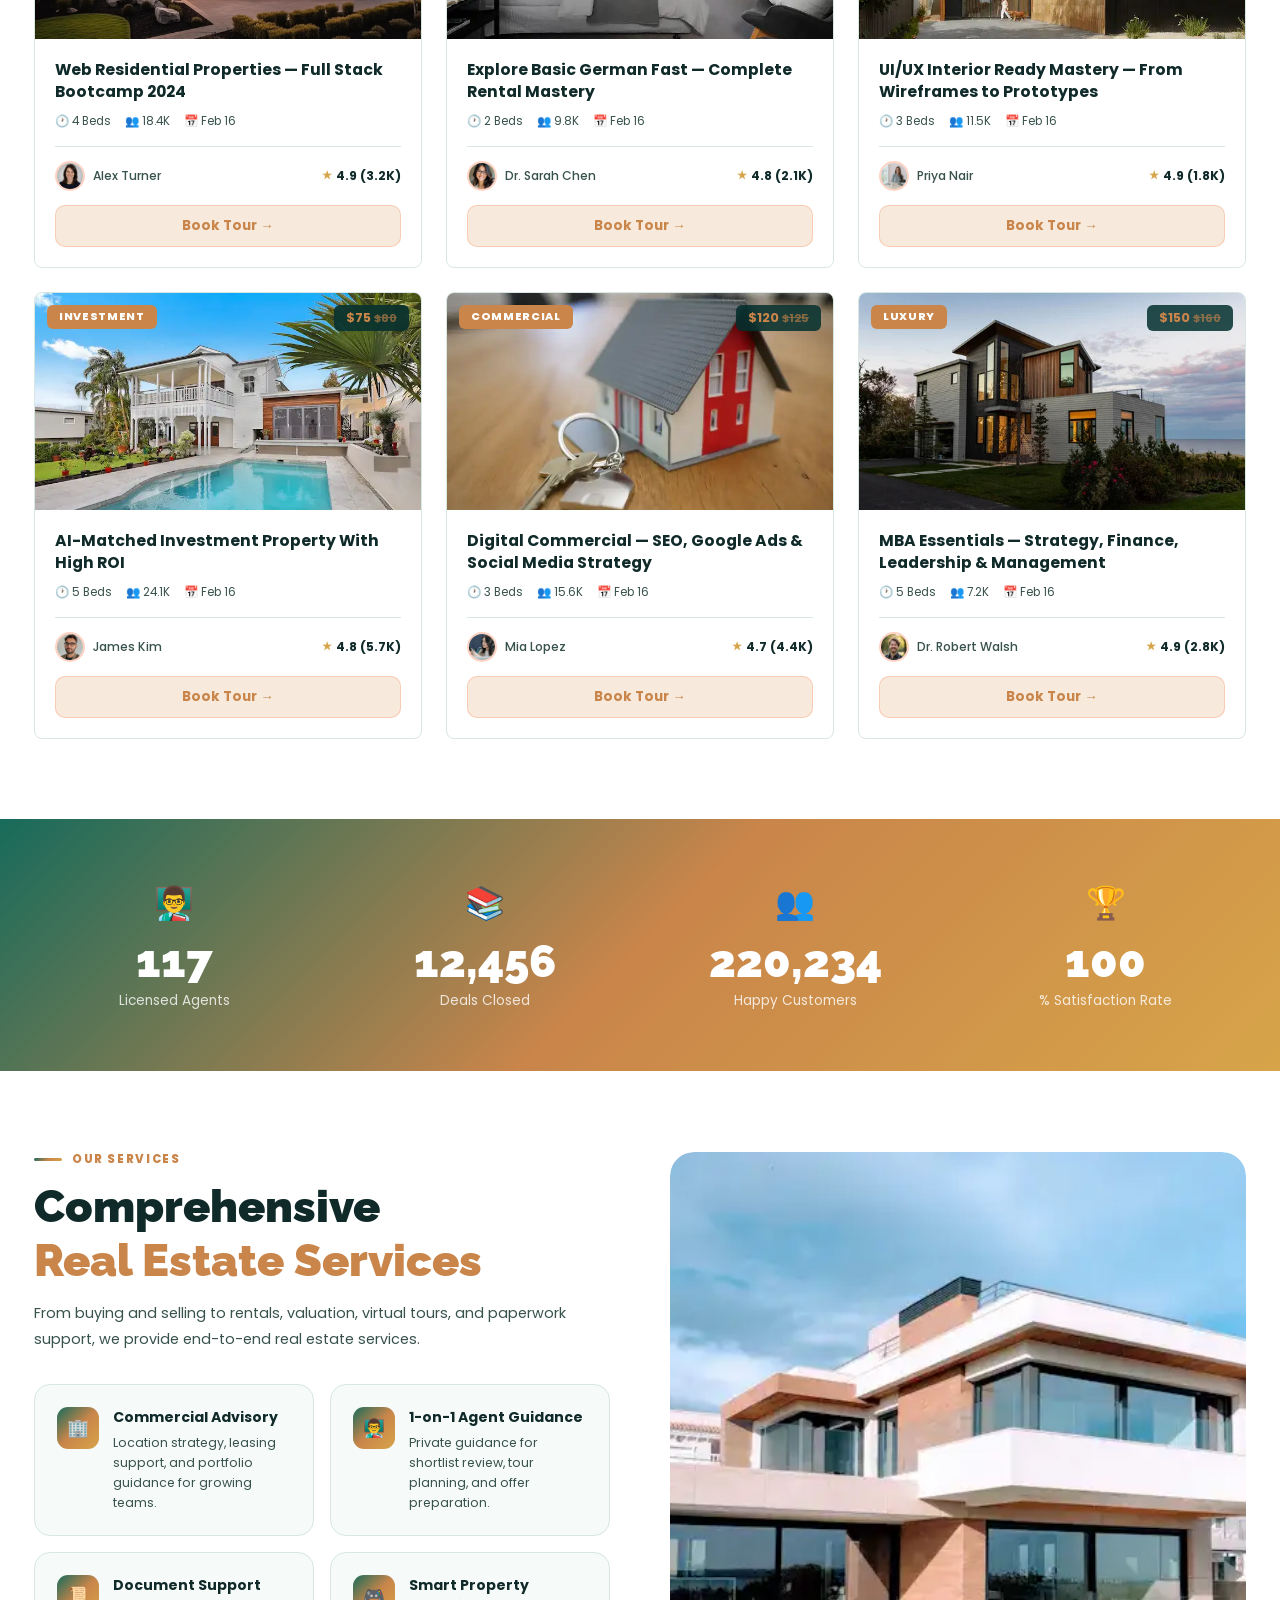
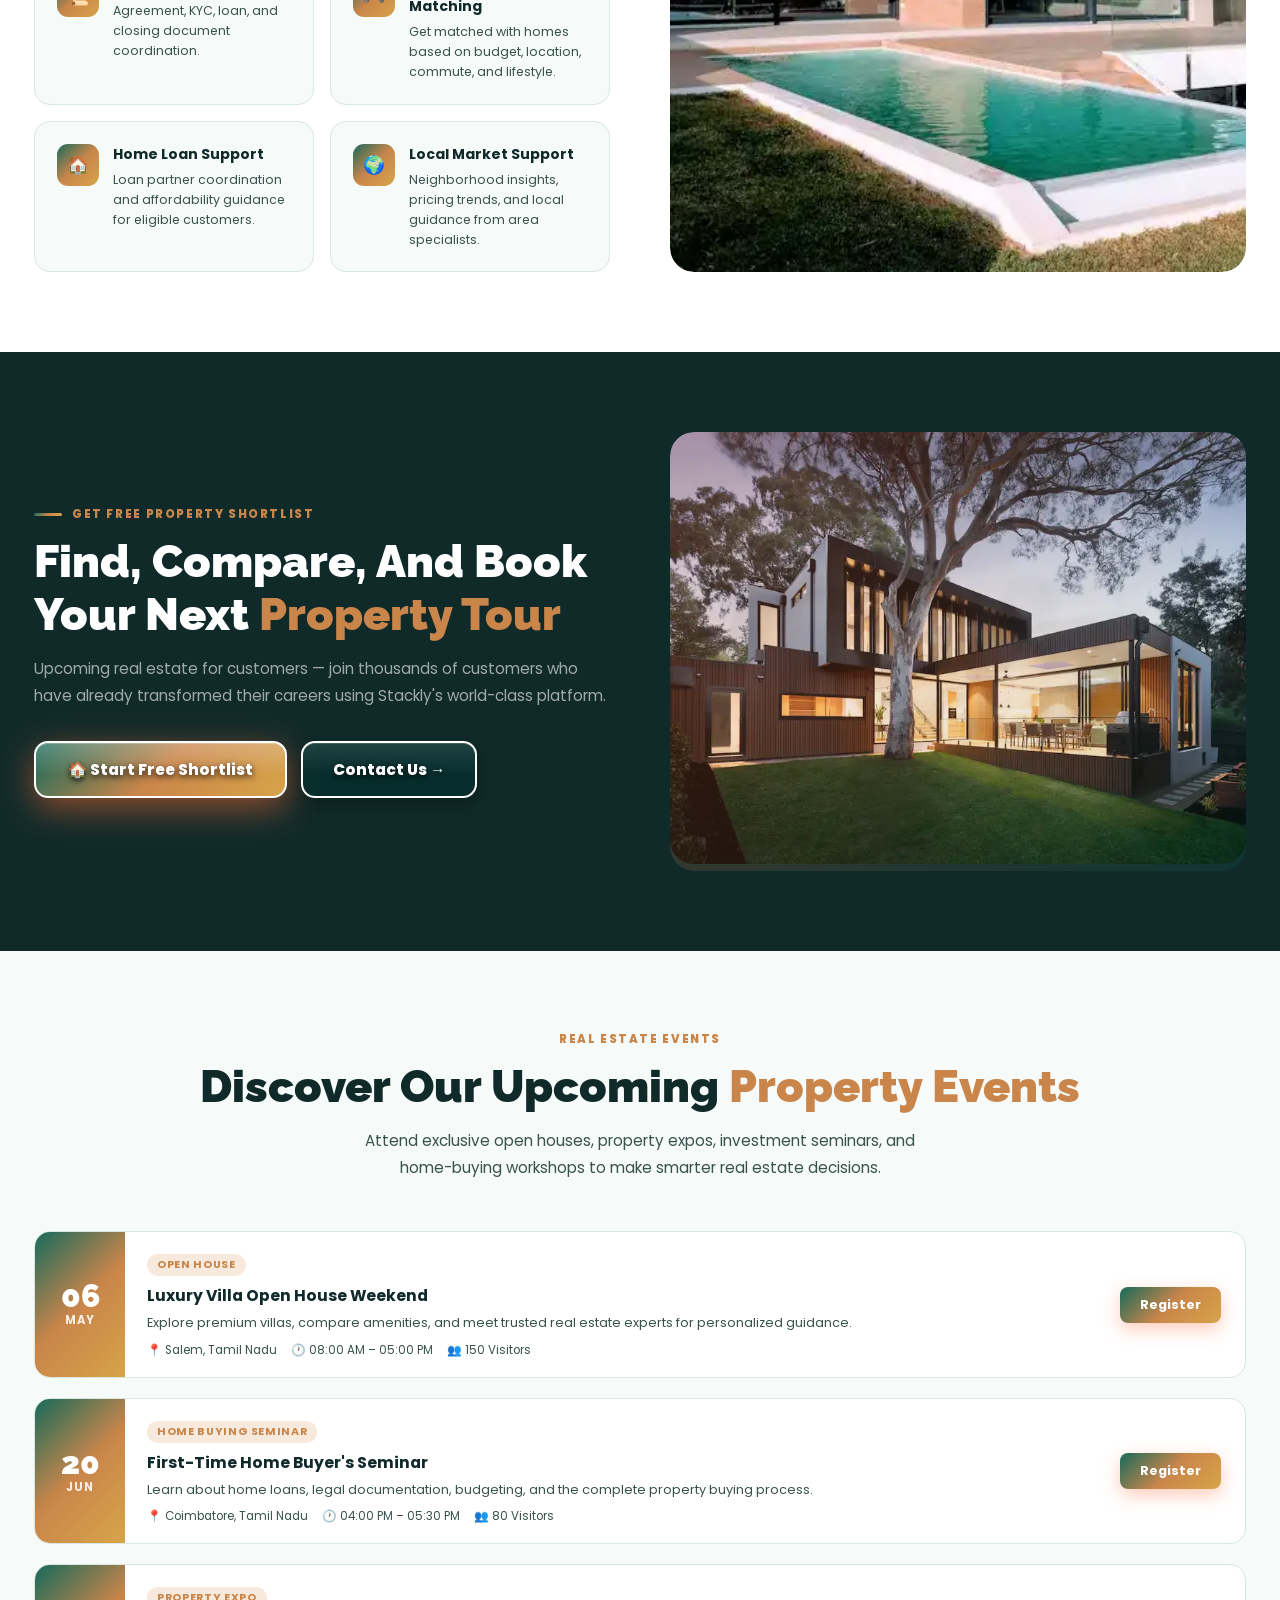
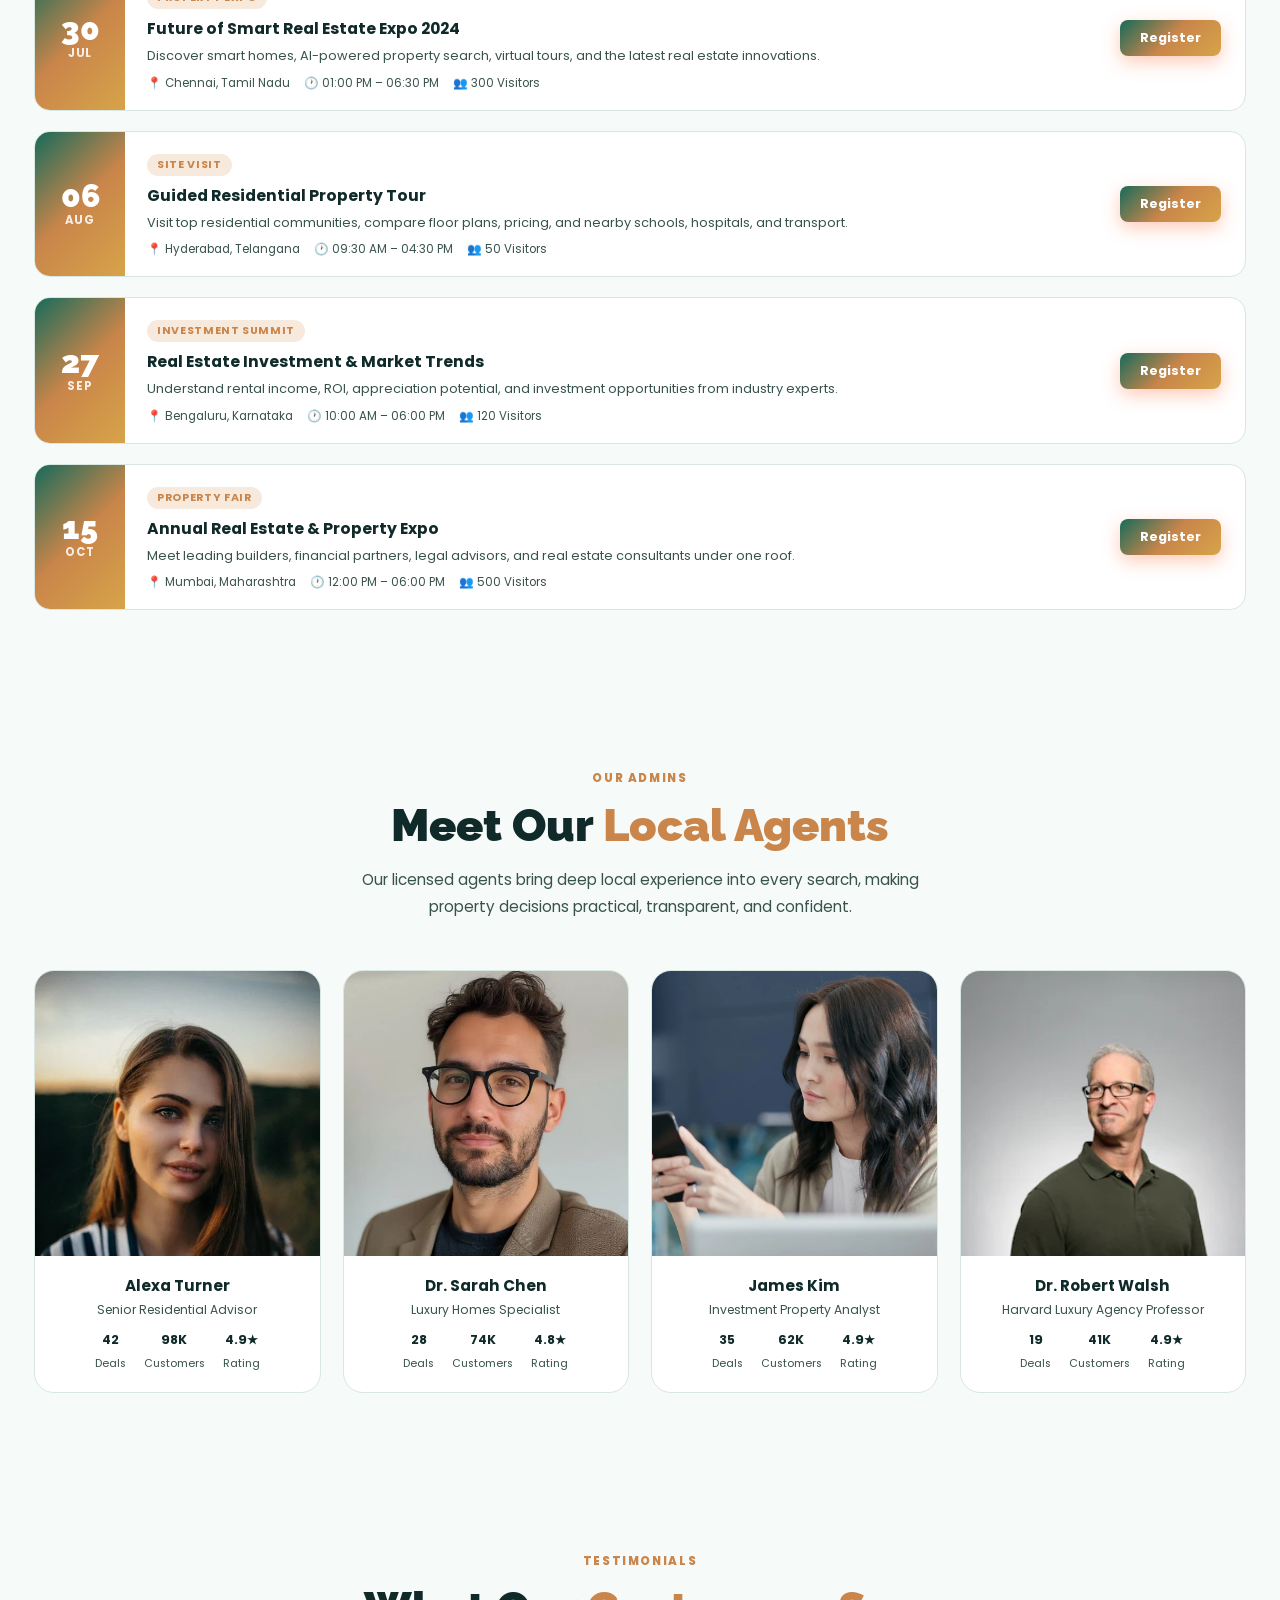
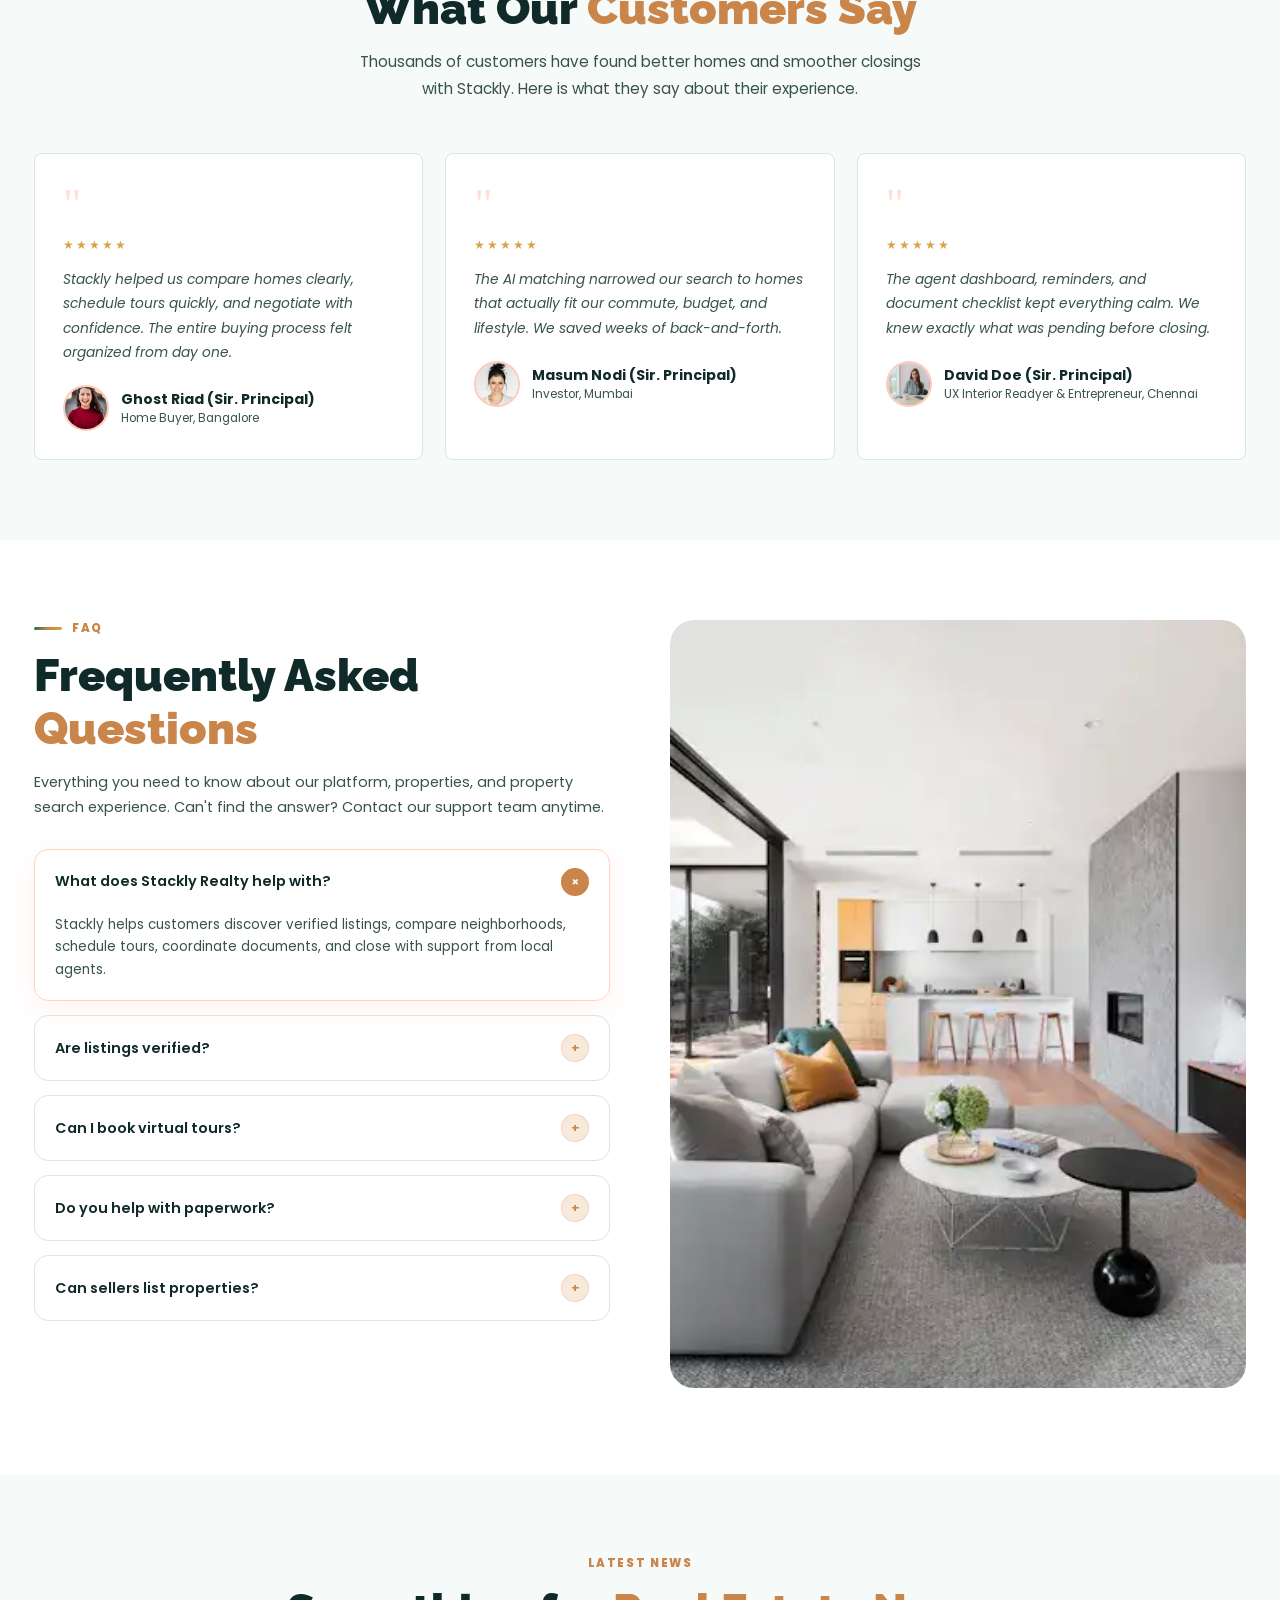
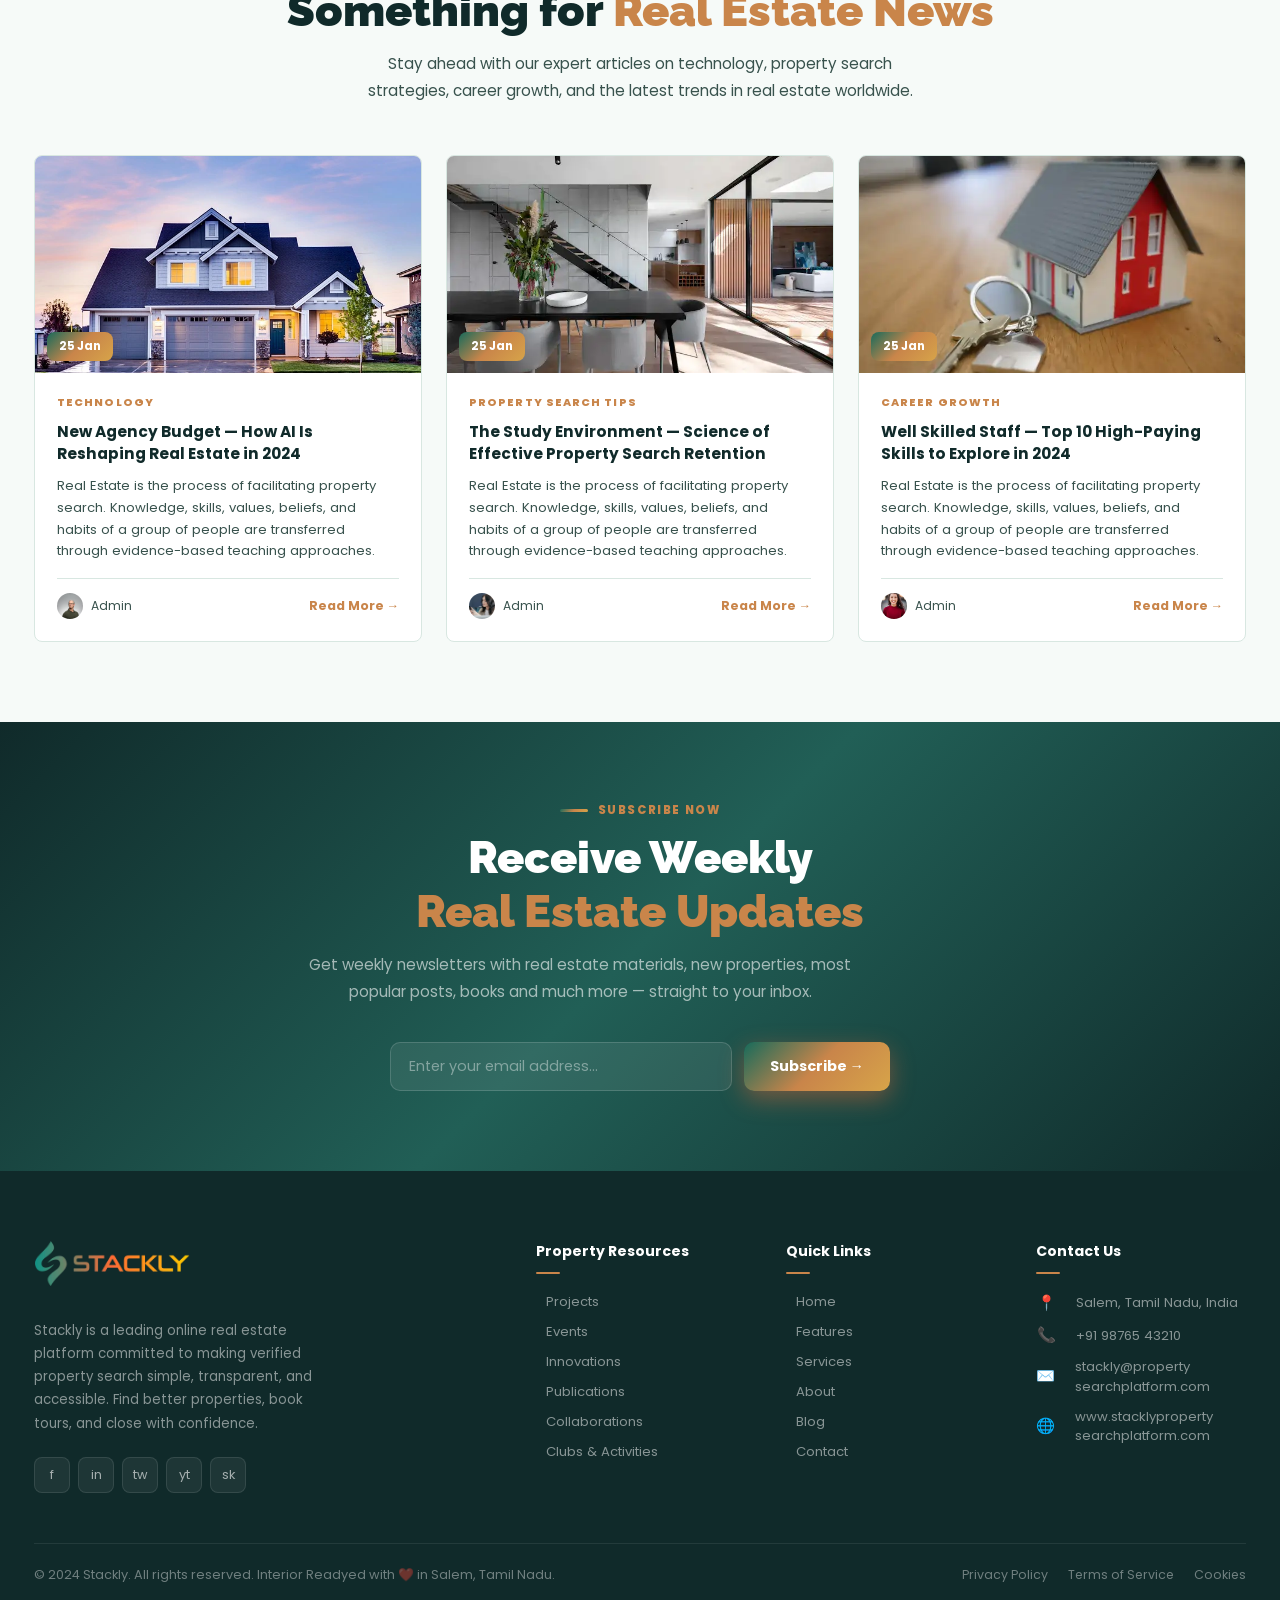
==== commit ee4fff50: "Add files via upload" ====
--- a/index.html
+++ b/index.html
@@ -443,7 +443,7 @@
             <div class="svc-body"><h4>Smart Property Matching</h4><p>Get matched with homes based on budget, location, commute, and lifestyle.</p></div>
           </div>
           <div class="svc-item rv d2">
-            <div class="svc-ico">🎓</div>
+            <div class="svc-ico">🏠</div>
             <div class="svc-body"><h4>Home Loan Support</h4><p>Loan partner coordination and affordability guidance for eligible customers.</p></div>
           </div>
           <div class="svc-item rv d3">
--- a/index.css
+++ b/index.css
@@ -28,6 +28,7 @@
 }
 html{scroll-behavior:smooth;overflow-x:hidden;width:100%}
 body{font-family:'Poppins',sans-serif;background:#fff;color:var(--text);overflow-x:hidden;cursor:none;width:100%;position:relative}
+body:has(#navbar){padding-top:76px}
 
 /* ===================== CURSOR ===================== */
 #cur-dot{width:8px;height:8px;background:var(--orange);border-radius:50%;position:fixed;top:0;left:0;pointer-events:none;z-index:99999;transform:translate(-50%,-50%);transition:transform .1s}
@@ -73,8 +74,8 @@
 }
 
 /* ===================== NAVBAR ===================== */
-#navbar{background:#fff;padding:0;position:sticky;top:0;z-index:899;border-bottom:1px solid var(--border);transition:all .3s ease}
-#navbar.scrolled{box-shadow:0 4px 24px rgba(0,0,0,.08);top:0}
+#navbar{background:#fff;padding:0;position:fixed;top:0;left:0;right:0;width:100%;z-index:899;border-bottom:1px solid var(--border);transition:box-shadow .3s ease;transform:translateZ(0)}
+#navbar.scrolled{box-shadow:0 4px 24px rgba(0,0,0,.08)}
 
 .nav-inner{max-width:1260px;margin:0 auto;padding:0 24px;display:flex;align-items:center;justify-content:space-between;height:76px}
 .nav-logo{display:flex;align-items:center;gap:12px;text-decoration:none}
@@ -121,7 +122,7 @@
 .btn-login:hover{border-color:var(--orange);color:var(--orange)}
 .btn-register{padding:9px 22px;background:var(--grad);border:none;border-radius:8px;color:#fff;font-size:.84rem;font-weight:600;cursor:pointer;font-family:'Poppins',sans-serif;box-shadow:0 6px 20px rgba(255,107,53,.35);transition:all .3s}
 .btn-register:hover{transform:translateY(-2px);box-shadow:0 12px 30px rgba(255,107,53,.45)}
-.hamburger{display:none;flex-direction:column;gap:5px;cursor:pointer;padding:6px}
+.hamburger{display:none;flex-direction:column;align-items:center;justify-content:center;gap:5px;width:42px;height:42px;min-width:42px;cursor:pointer;padding:0}
 .hamburger span{width:24px;height:2px;background:var(--navy);border-radius:2px;transition:all .3s}
 
 /* ===================== HERO ===================== */
@@ -359,6 +360,73 @@
 .stat-block .num{font-family:'Raleway',sans-serif;font-size:2.8rem;font-weight:900;color:#fff}
 .stat-block .lab{font-size:.85rem;color:rgba(255,255,255,.8);margin-top:4px}
 .stat-block .ico{font-size:2rem;margin-bottom:8px}
+/* ===============================
+   STATS RESPONSIVE
+================================ */
+
+/* Tablet */
+@media (max-width: 991px){
+    .stats-inner{
+        grid-template-columns:repeat(2,1fr);
+        gap:20px;
+    }
+}
+
+/* Mobile */
+@media (max-width: 576px){
+    #stats{
+        padding:45px 0;
+    }
+
+    .stats-inner{
+        grid-template-columns:1fr;
+        gap:18px;
+        padding:0 15px;
+    }
+
+    .stat-block{
+        padding:20px 15px;
+    }
+
+    .stat-block .ico{
+        font-size:1.8rem;
+    }
+
+    .stat-block .num{
+        font-size:2rem;
+        line-height:1.2;
+    }
+
+    .stat-block .lab{
+        font-size:.9rem;
+        line-height:1.4;
+    }
+}
+
+/* Extra Small Devices (320px) */
+@media (max-width:320px){
+    .stats-inner{
+        grid-template-columns:1fr;
+        gap:15px;
+        padding:0 12px;
+    }
+
+    .stat-block{
+        padding:18px 12px;
+    }
+
+    .stat-block .ico{
+        font-size:1.6rem;
+    }
+
+    .stat-block .num{
+        font-size:1.8rem;
+    }
+
+    .stat-block .lab{
+        font-size:.8rem;
+    }
+}
 
 /* ===================== EVENTS ===================== */
 #events{background:var(--light)}
@@ -1399,9 +1467,21 @@
 }
 
 @media (max-width: 768px) {
+  body:has(#navbar) {
+    padding-top: 68px;
+  }
   .nav-inner {
     height: 68px;
     padding: 0 16px;
+  }
+  .nav-logo-img {
+    max-height: 40px;
+  }
+  .hamburger {
+    display: flex;
+    position: relative;
+    flex: 0 0 42px;
+    margin-left: 12px;
   }
   #hero {
     min-height: 78vh;
